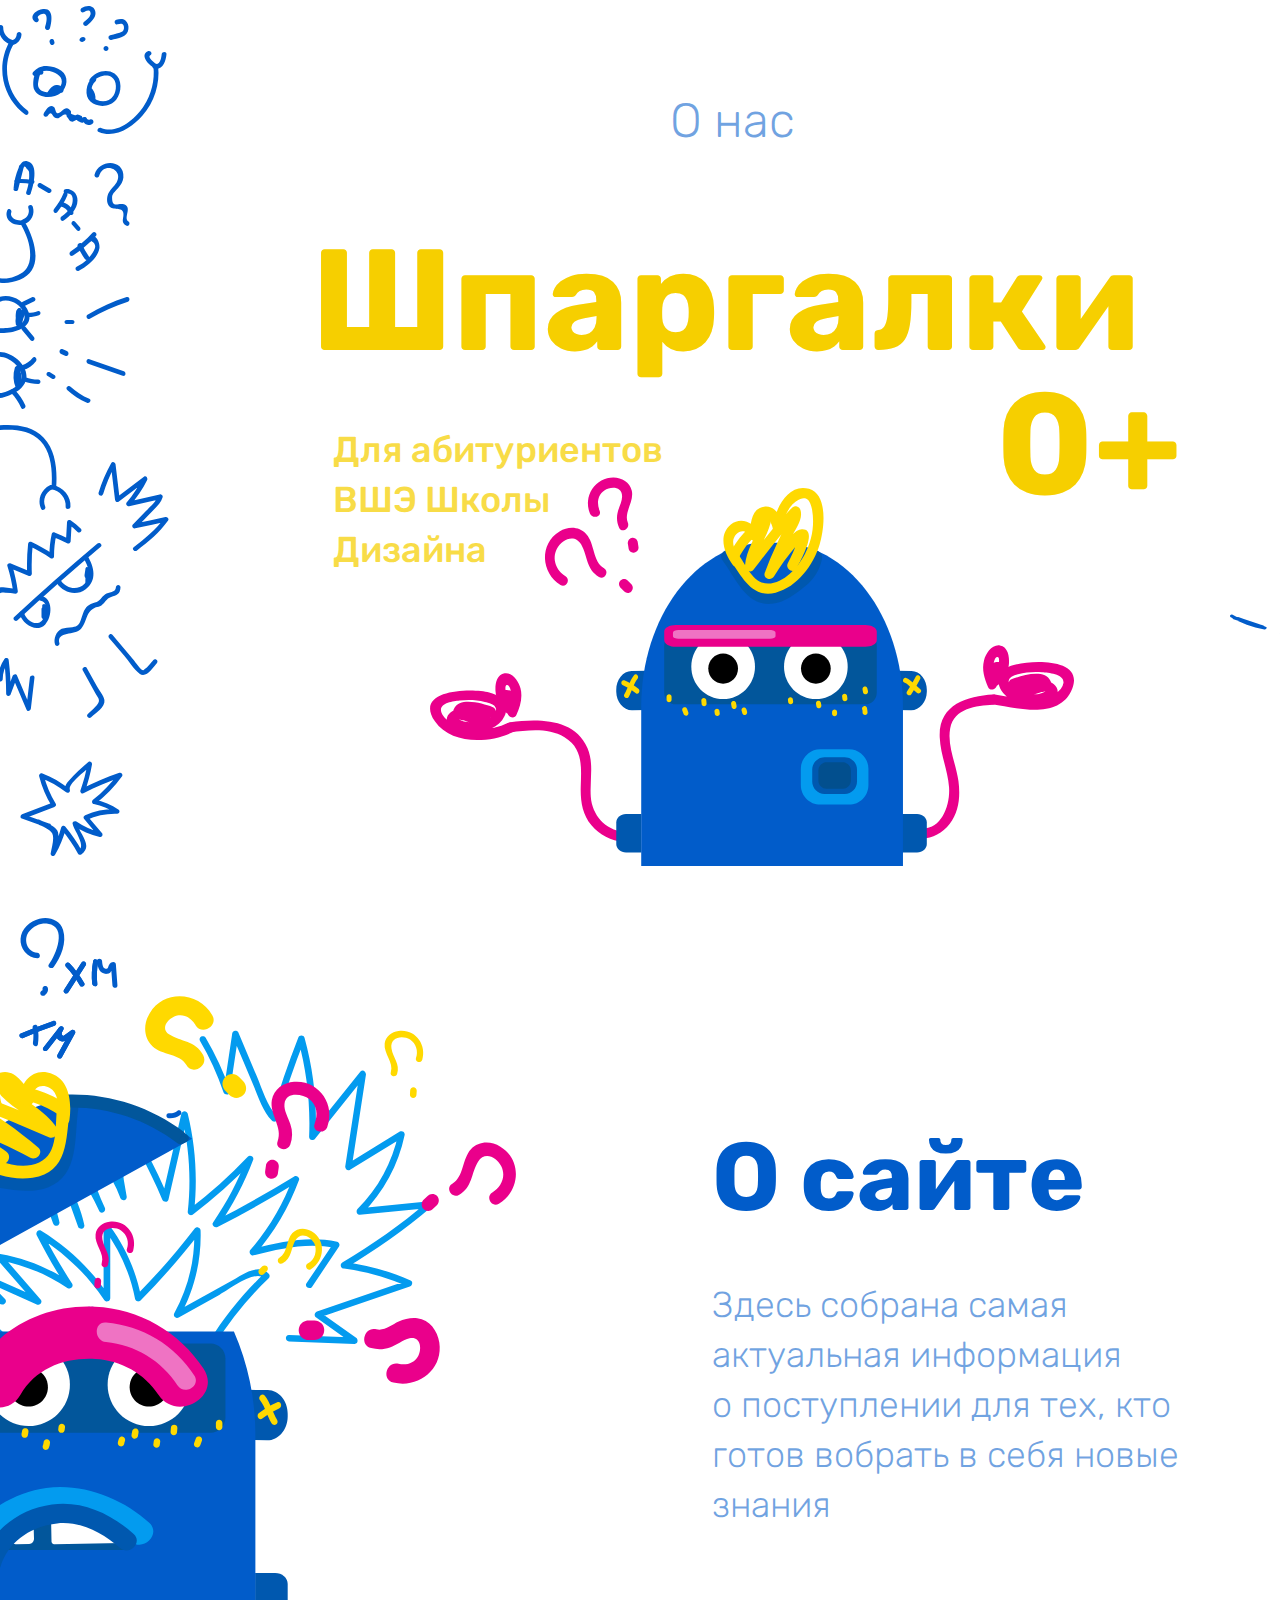
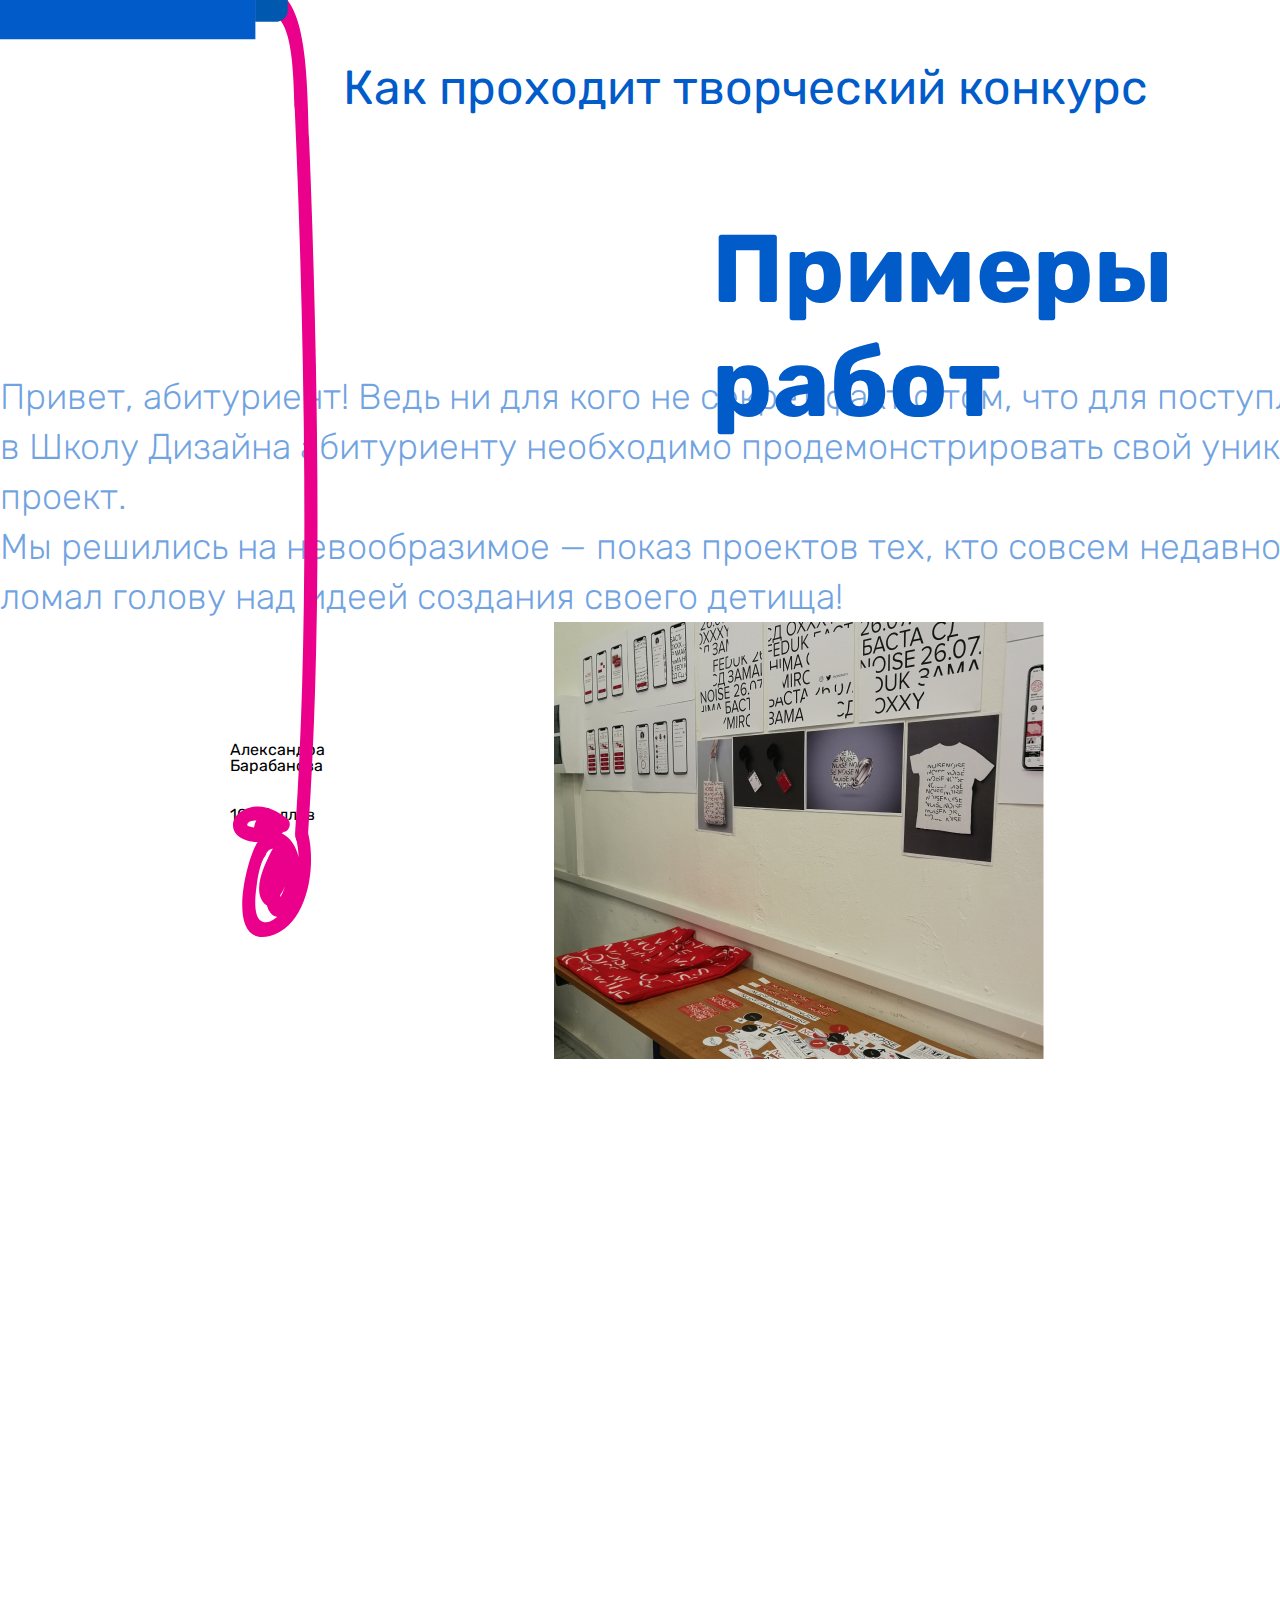
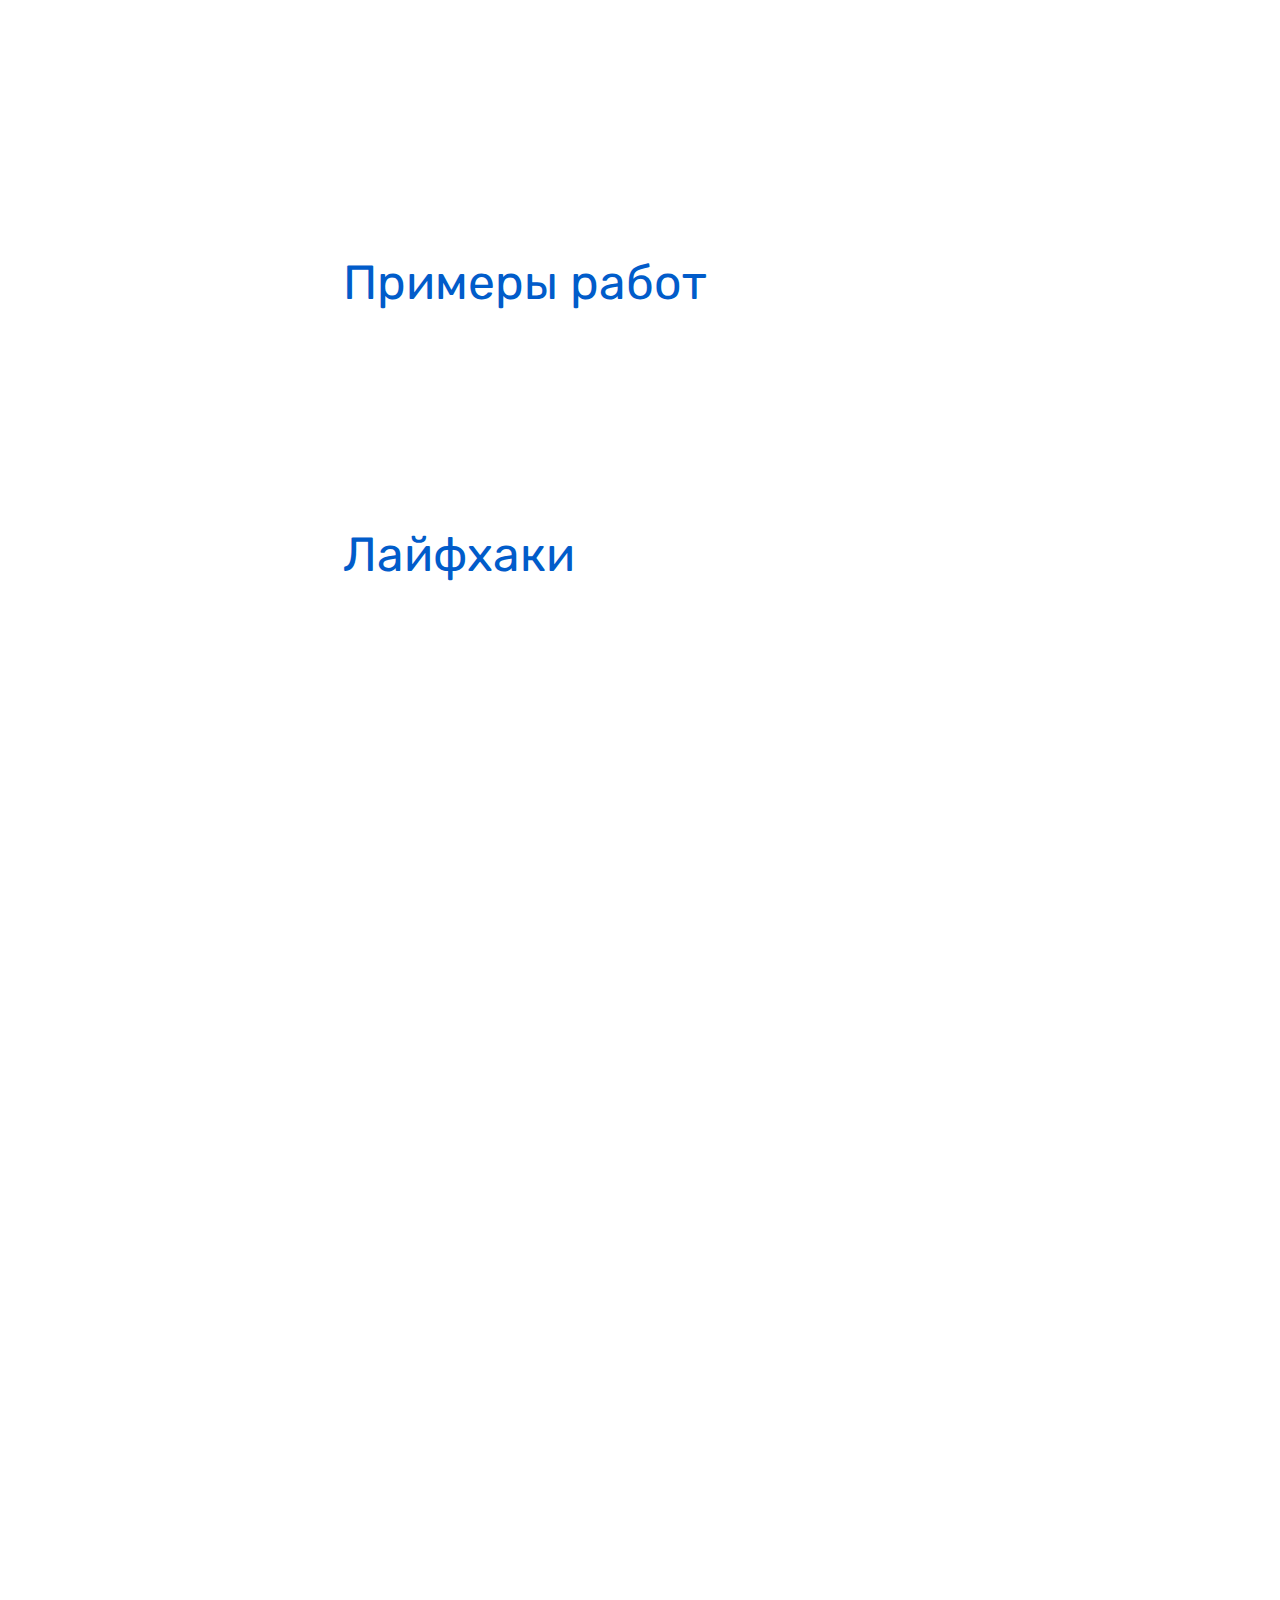
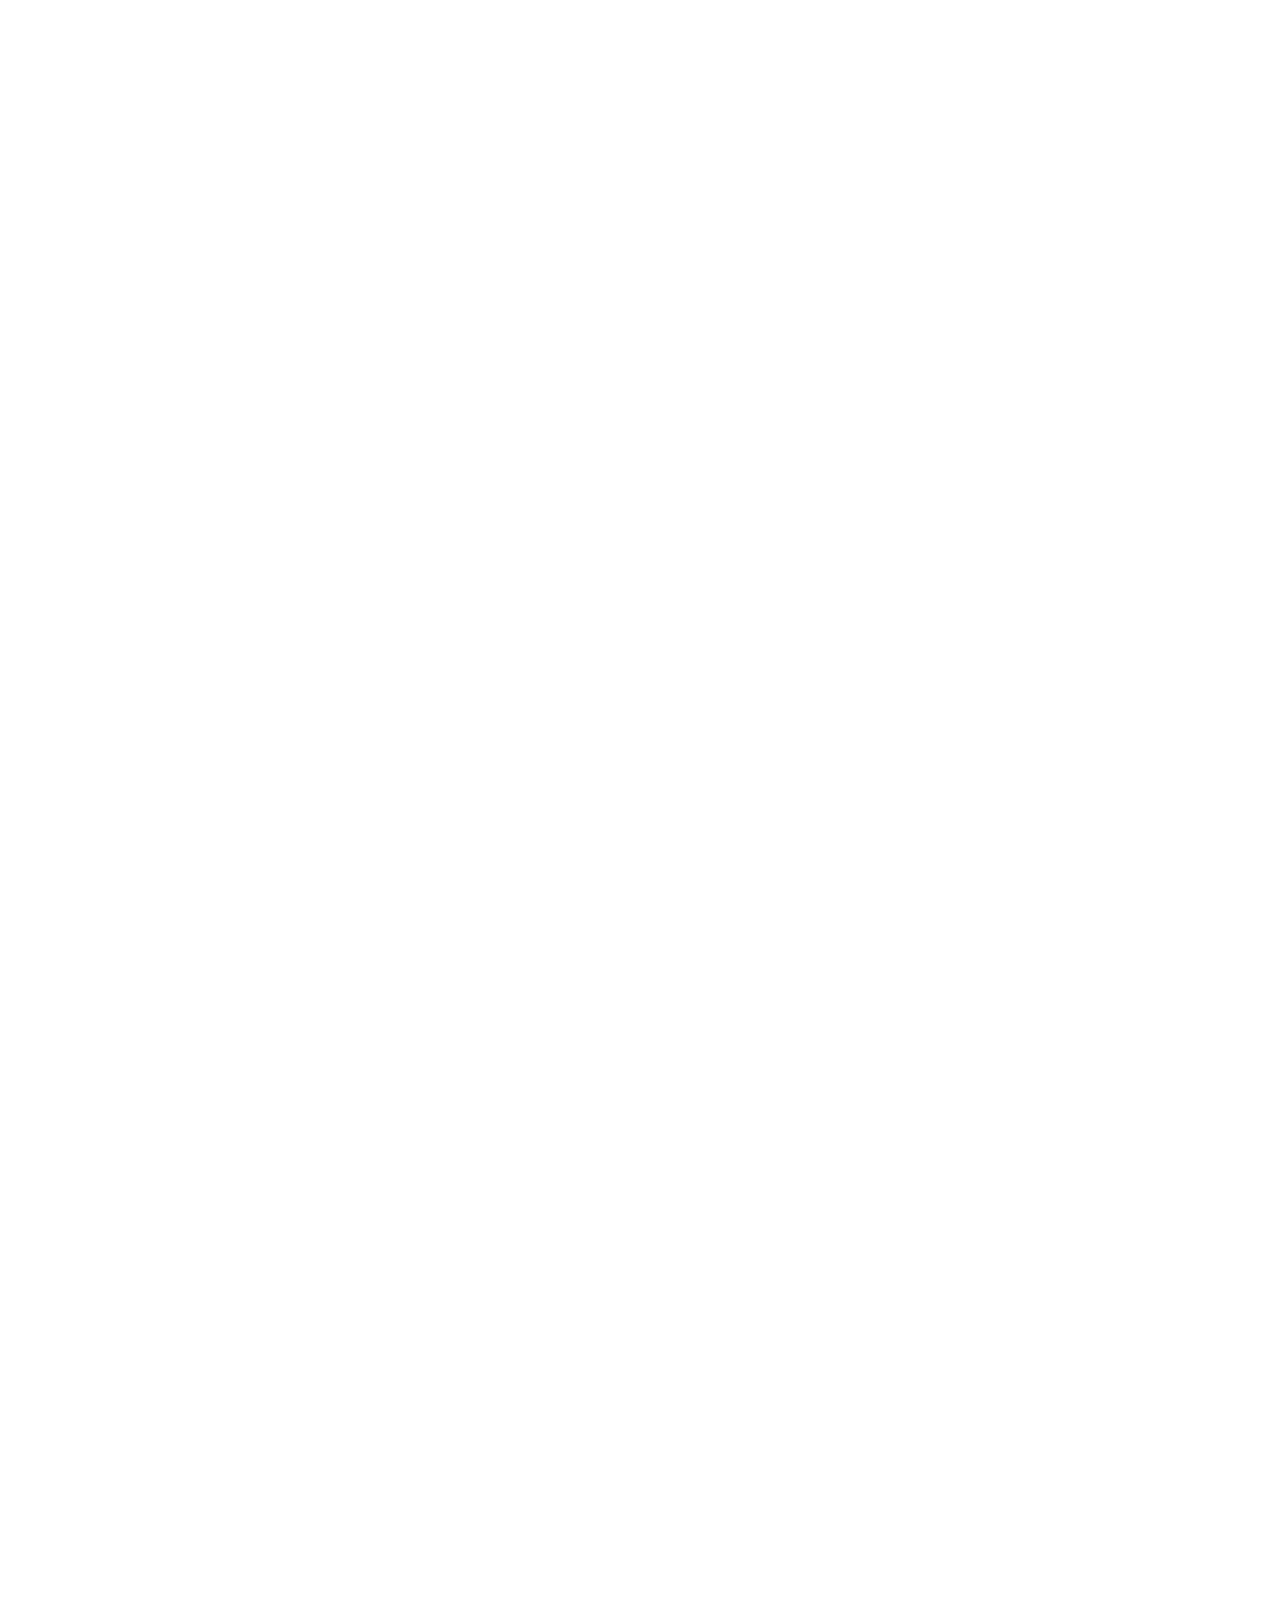
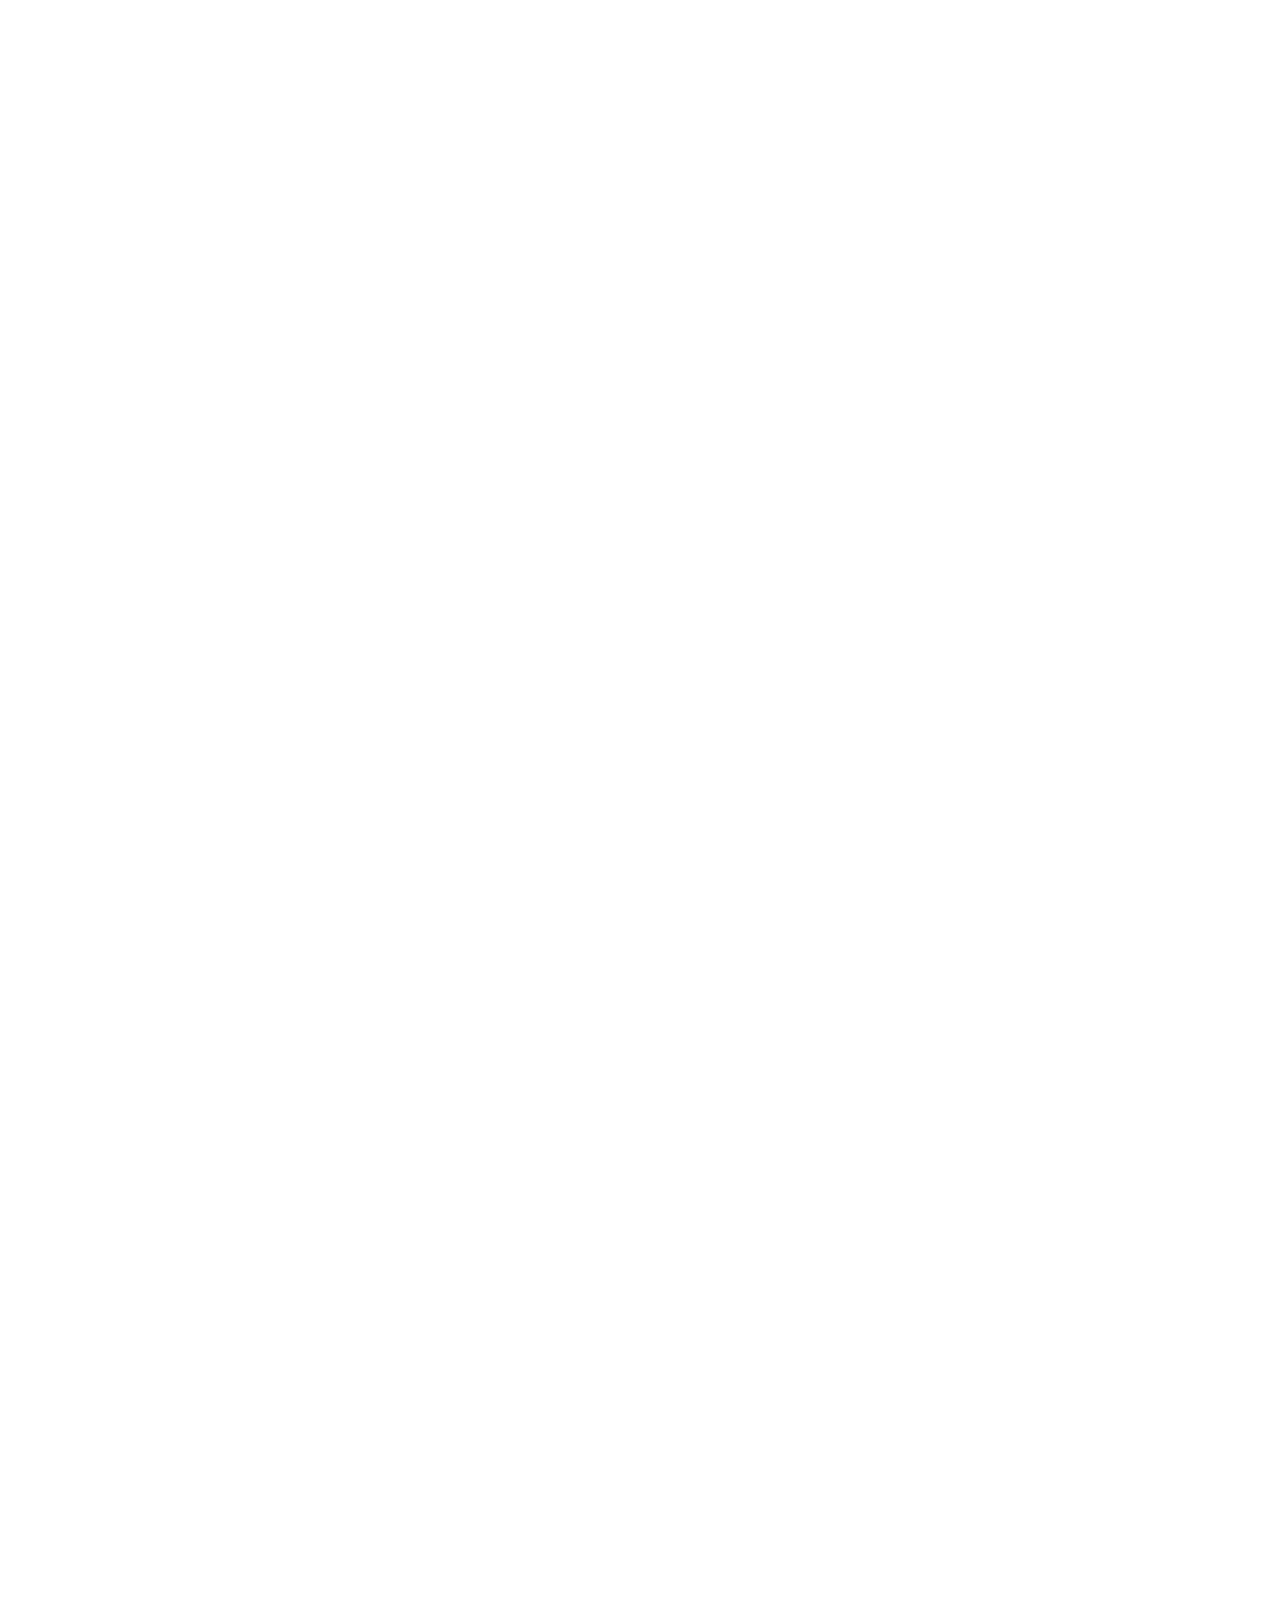
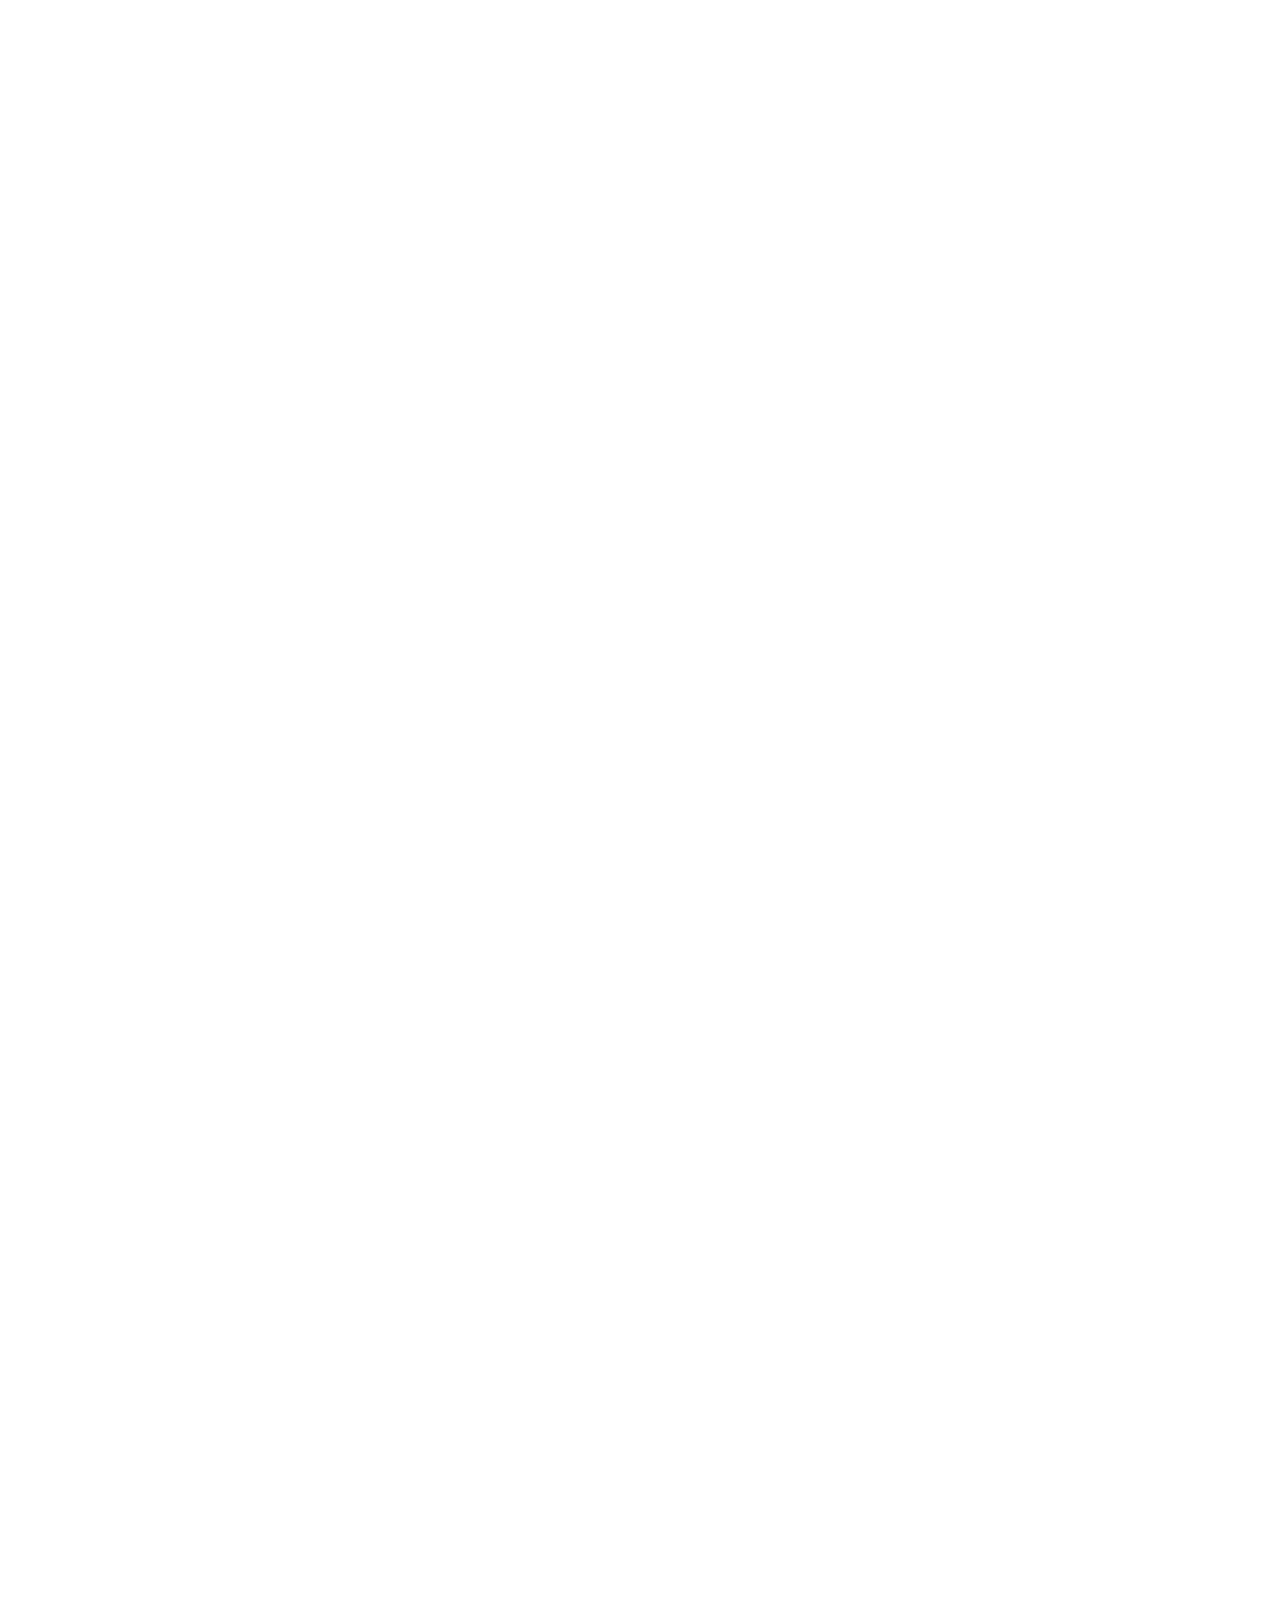
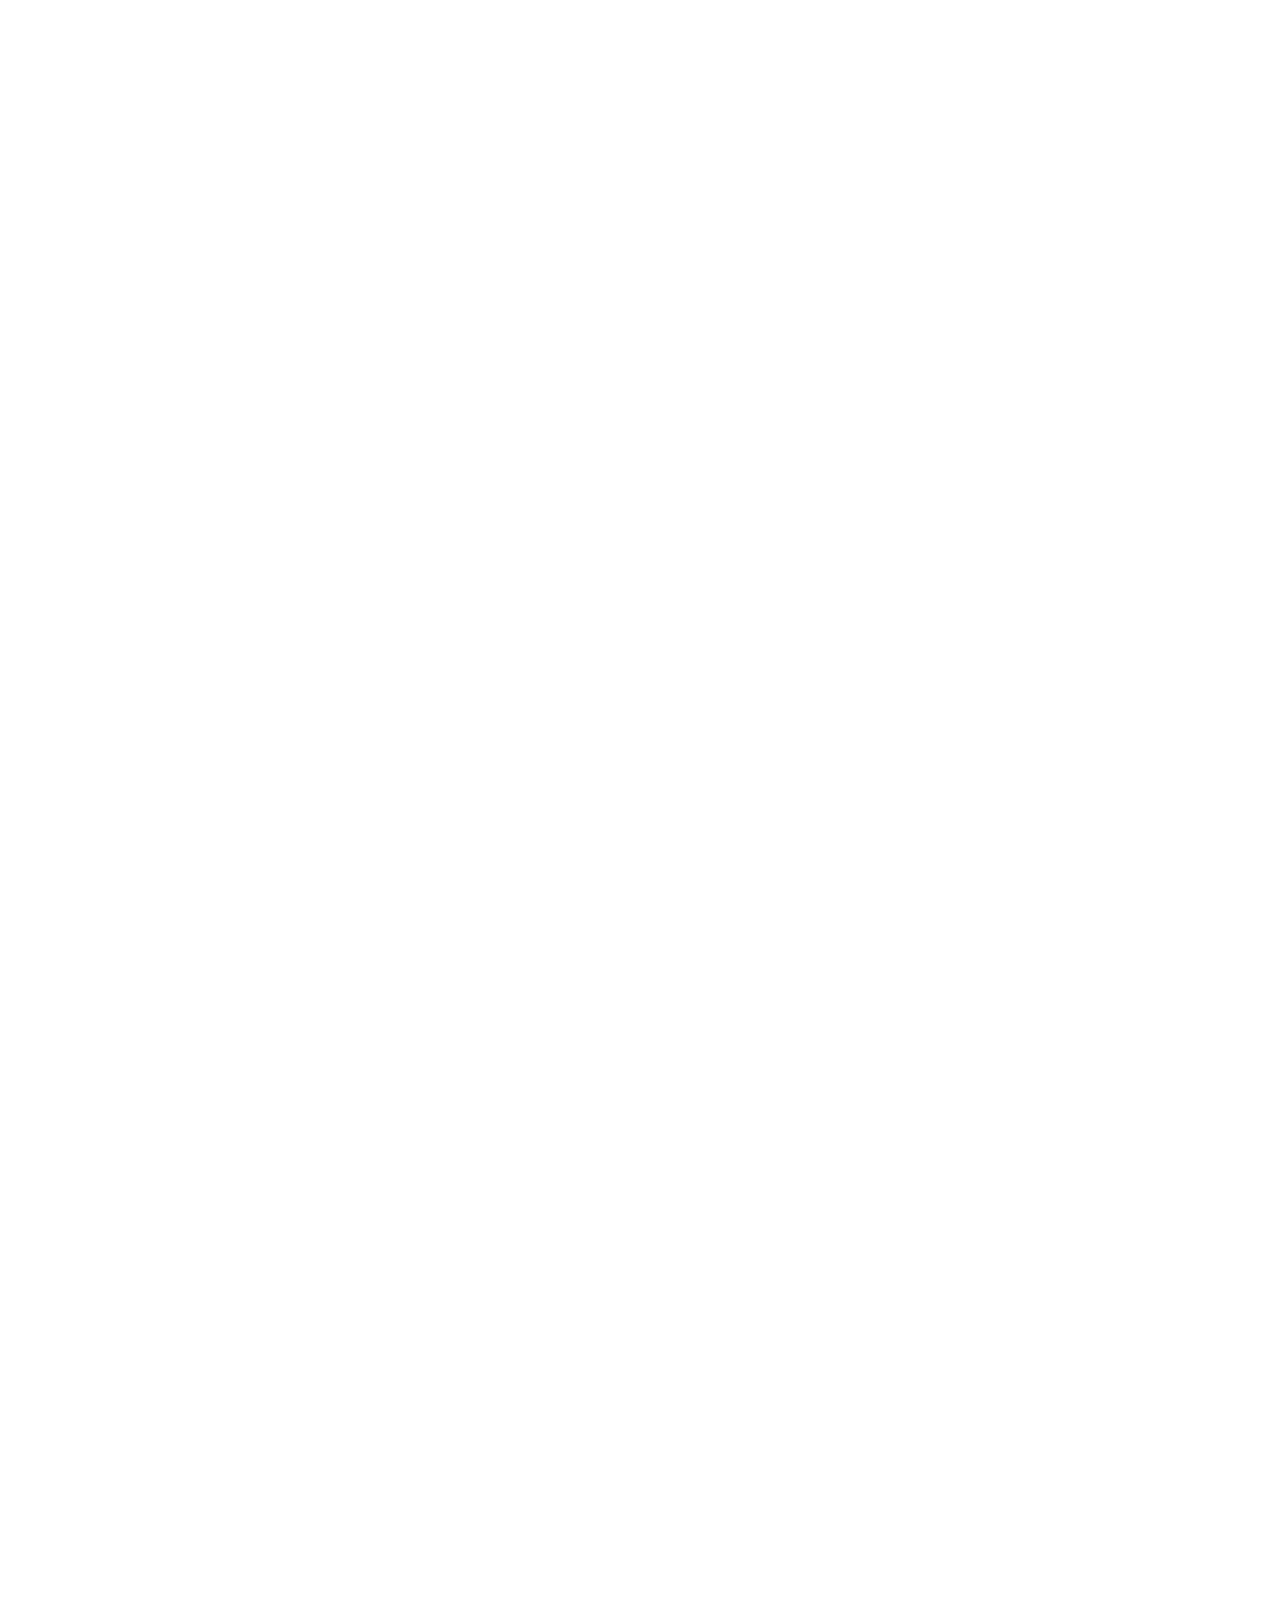
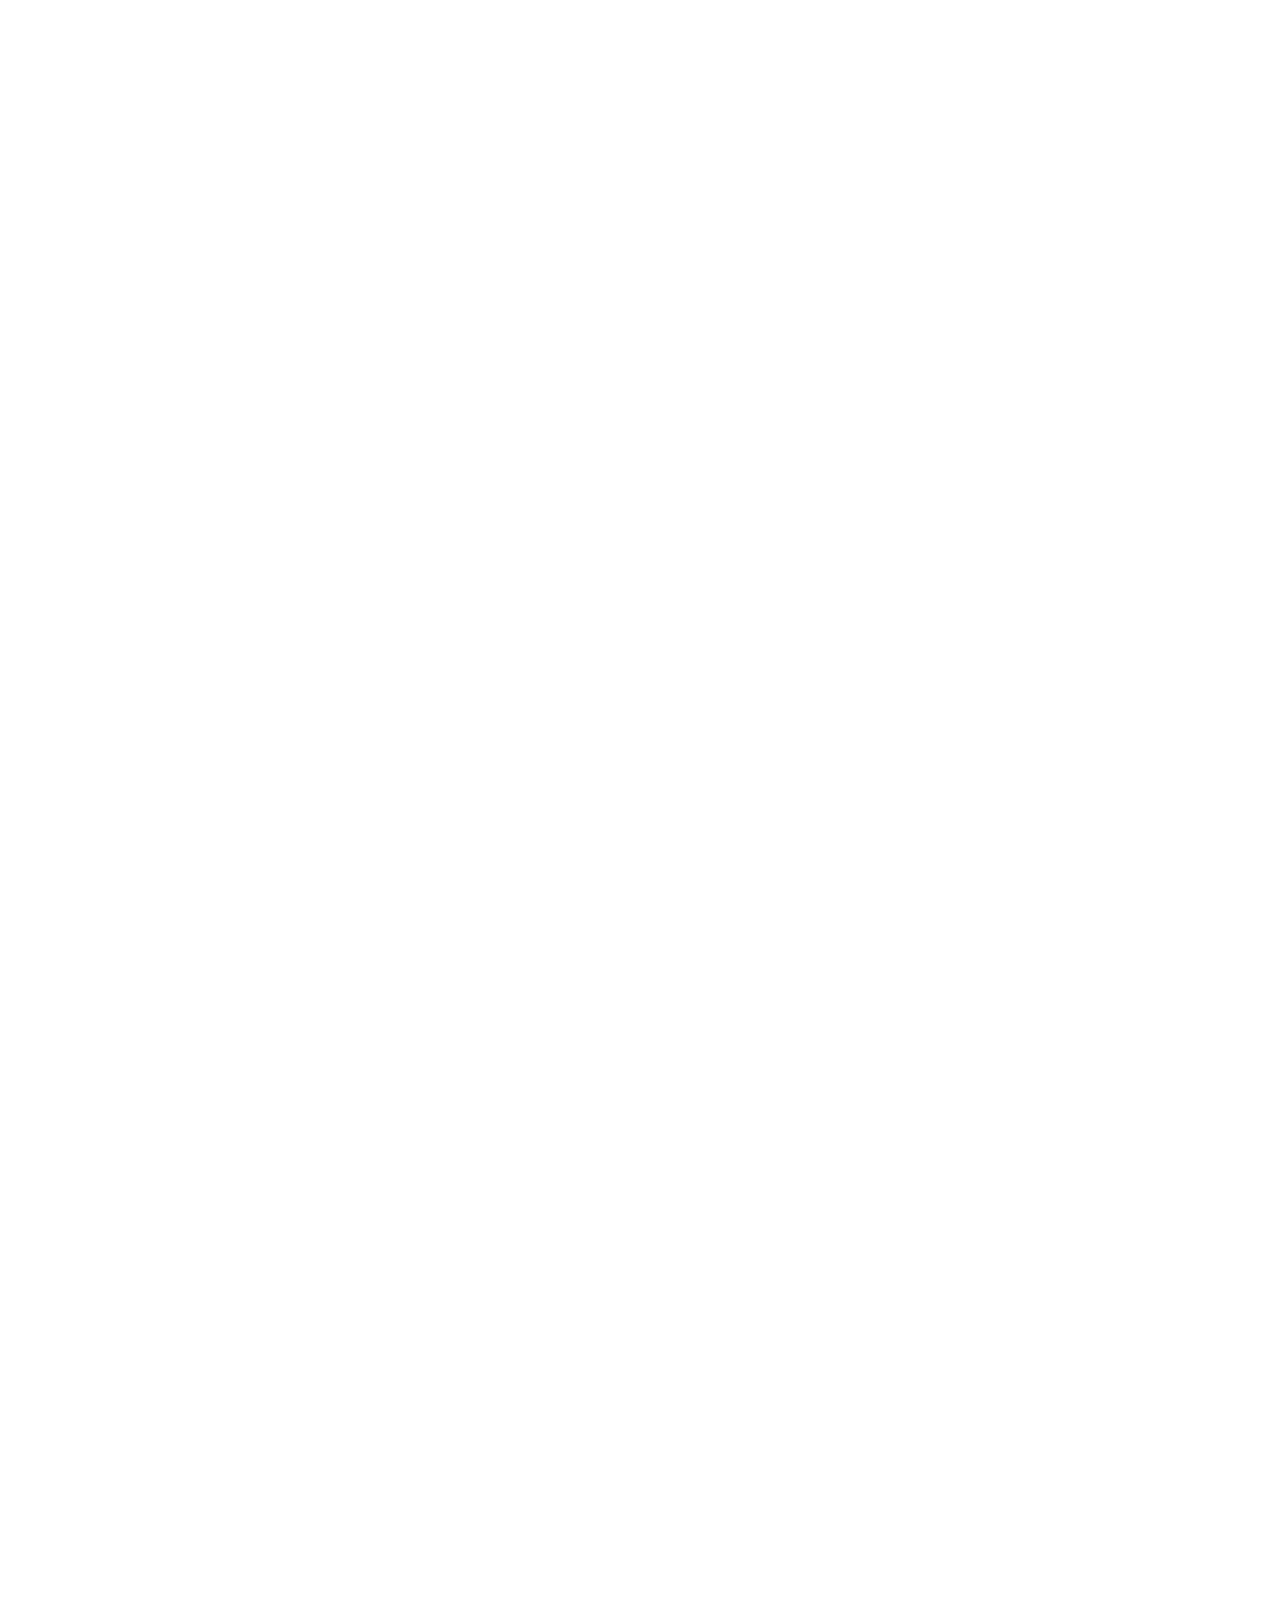
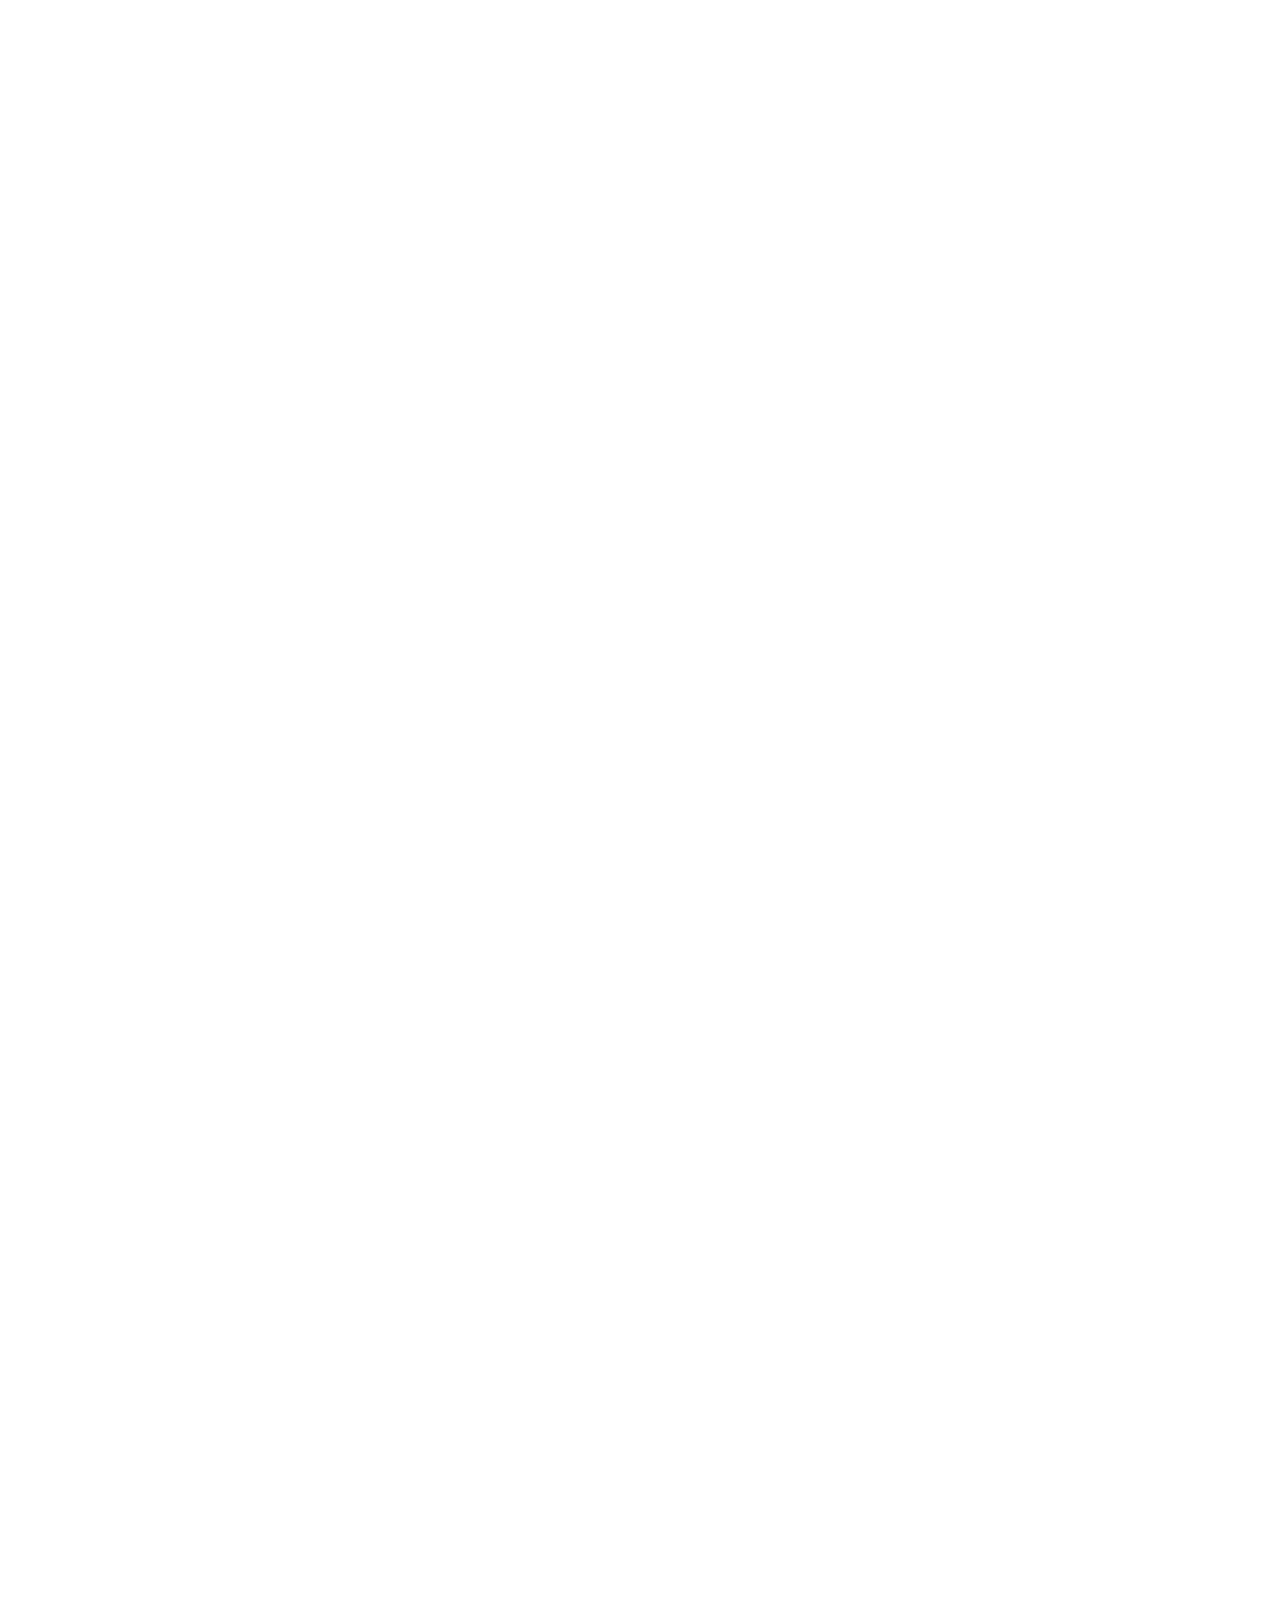
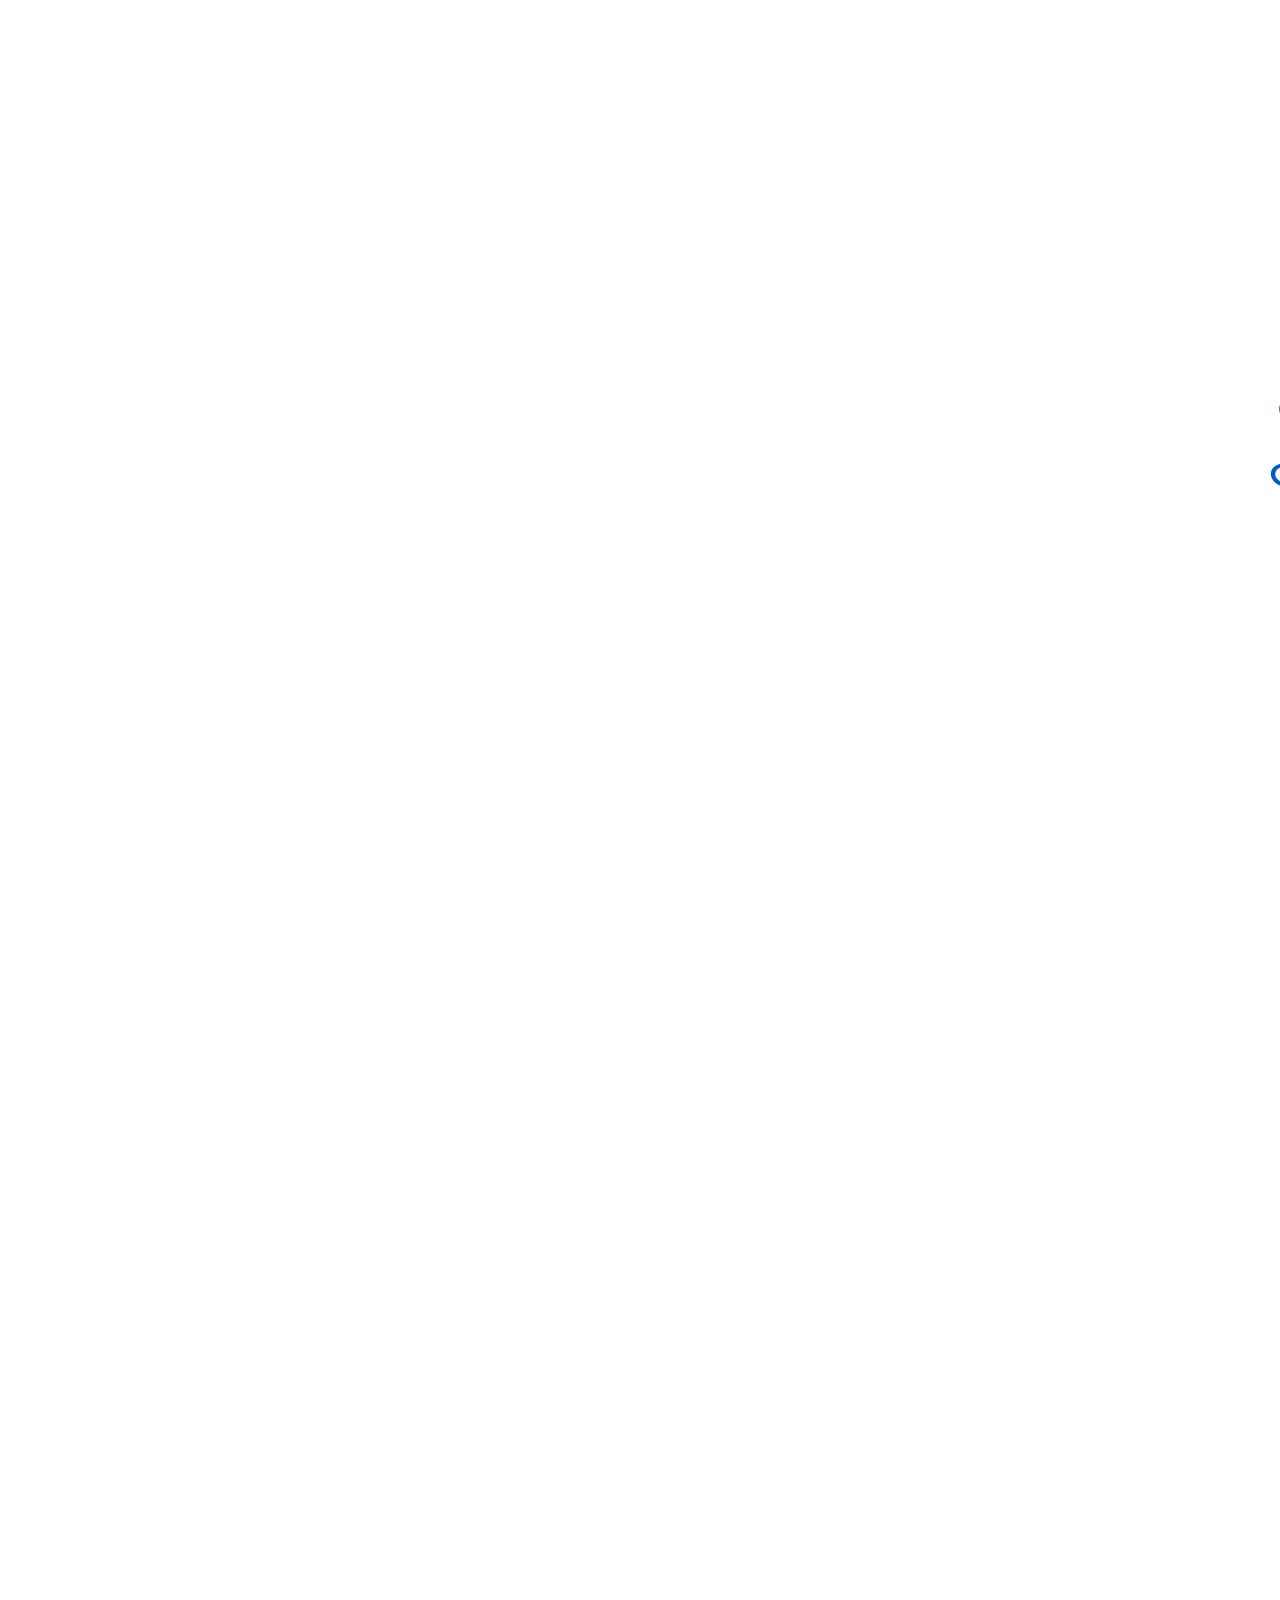
==== html/index.html @ e37ecb0a "!" ====
<!DOCTYPE html>
<html lang="en" dir="ltr">
  <head>
    <meta charset="utf-8">
    <title>shpargalki</title>
    <link rel="stylesheet" href="../css/style.css">
  </head>
  <body>
    <img class="leftimg"src="../img/leftimg.svg">
    <img class="rightimg"src="../img/rightimg.svg">
    <img class="thequestions"src="../img/thequestions.svg">
      <div class="white">
        <p class="aboutus">О нас</p>
        <div class="shpargalki">
          <h1>Шпаргалки</h1>
          <h4>Для абитуриентов ВШЭ Школы Дизайна</h4>
          <img class="firstimg"src="../img/firstimg.svg">
        </div>
       </div>
      <div class="twowite">
        <h2>О сайте</h2>
          <div id="inform">
          <p>Здесь собрана самая актуальная информация о&nbsp;поступлении для тех, кто готов вобрать в&nbsp;себя новые знания</p>
          </div>
            <div id="rabota">
              <h5>Примеры работ</h5>
            </div>
            <div id="tvorch">
              <h5>Как проходит творческий конкурс</h5>
            </div>
            <div id="life">
              <h5>Лайфхаки</h5>
            </div>
            <div id="dveri">
              <h5>Дни открытых дверей</h5>
            </div>
        <h5>Кратко о Школе Дизайна</h5>
        <h2>Примеры работ</h2>
         <p>Привет, абитуриент! Ведь ни&nbsp;для кого не&nbsp;секрет факт о&nbsp;том, что для поступления в&nbsp;Школу Дизайна абитуриенту необходимо продемонстрировать свой уникальный проект.</p>
         <p>Мы&nbsp;решились на&nbsp;невообразимое&nbsp;&mdash; показ проектов тех, кто совсем недавно так&nbsp;же ломал голову над идеей создания своего детища!</p>
      </div>
      <div class="leftblock">
      <ul>
        <li><h5 class="leftname">Александра<br>Барабанова</h5>
        <h5 class="leftvalue">100 баллов</h5></li>
        <li><img src="../img/baraban.jpg" alt=""></li>
      </ul>
    </div>






































  </body>
</html>
---- css/style.css ----
@import "reset.css";
@import url('https://fonts.googleapis.com/css?family=Rubik&display=swap');

body{
font-family: 'Rubik', sans-serif;
width: 1440px;
margin: 0 auto;
background: #ffffff;
position: relative;
}
.leftimg{
position: absolute;
width: 185px;
height: 1054px;
margin-left: -11px;
margin-top: -90px;
}
.rightimg{
position: absolute;
width: 282px;
height: 23031px;
left: 1230px;
margin-top: -120px;
}
.thequestions{
position: absolute;
width: 743px;
height: 1541px;
left: -100px;
margin-top: 900px;
}
.shpargalki>h1{
width: 1180px;
height: 160px;
margin-left: 311px;
margin-top: 69px;
font-weight: bold;
font-size: 144px;
line-height: 171px;
color: #F6CF00;
}
.twowite>h2{
width: 391px;
height: 160px;
margin-left: 712px;
margin-top: 250px;
font-weight: bold;
font-size: 96px;
line-height: 114px;
color: #015CCA;
}
.twowite>#inform p{
  width: 488px;
height: 250px;
margin-left: 712px;
margin-top: 0px;
font-weight: 300;
font-size: 36px;
line-height: 50px;
color: rgba(1, 92, 202, 0.56);
}
.twowite>#rabota h5{
position: absolute;
width: 549px;
height: 68px;
margin-left: 343px;
margin-top: 1924px;
font-size: 48px;
line-height: 57px;
color: #015CCA;
}
.twowite>#tvorch h5{
position: absolute;
left: 23.82%;
right: 12.99%;
margin-top: 8.96%;
margin-bottom: 90.28%;
font-size: 48px;
line-height: 57px;
color: #015CCA;
}
.twowite>#life h5{
position: absolute;
width: 431px;
height: 27px;
margin-left: 343px;
margin-top: 2196px;
font-size: 48px;
line-height: 57px;
color: #015CCA;
}
.twowite>#dveri h5{
  
}
h1::after{
content:"0+";
content:"0+";
font-size: 100%;
position: relative;
top:1em;
right: 1em;
}
.firstimg{
width: 645px;
height: 390px;
margin-left: 430px;
margin-top: -190px;
}
h4{
width: 344px;
height: 242px;
margin-left: 333px;
margin-top: 50px;
font-weight: 500;
font-size: 36px;
line-height: 50px;
color: rgba(246, 207, 0, 0.72);
margin-right: 0;
}
p{
font-weight: 300;
font-size: 36px;
line-height: 50px;
color: rgba(1, 92, 202, 0.56);
}
.aboutus{
  font-size: 48px;
  margin-left: 670px;
  margin-top: 96px;
}
div ul{
  display: flex;
  margin-left: 230px;;
}
.leftname{
  padding-bottom: 33px;
  padding-right: 229px;
  margin-top: 120px;
}
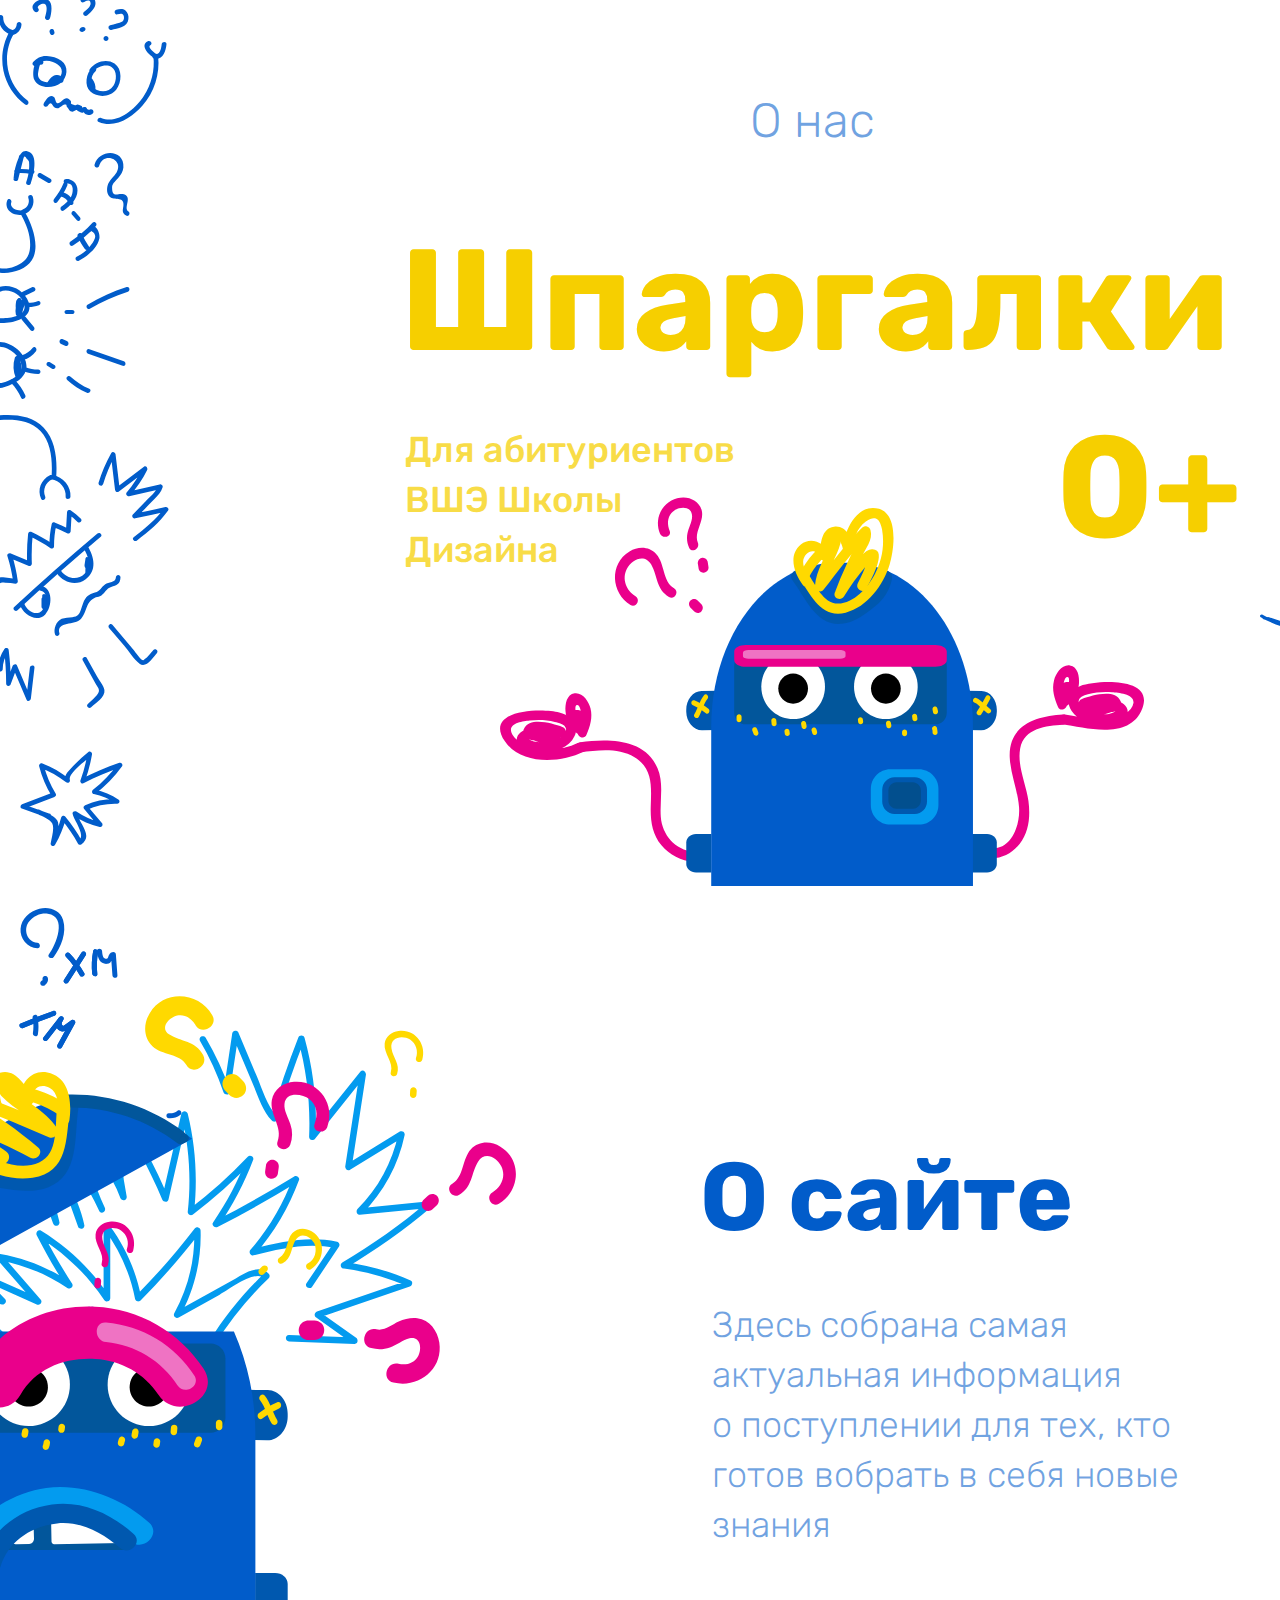
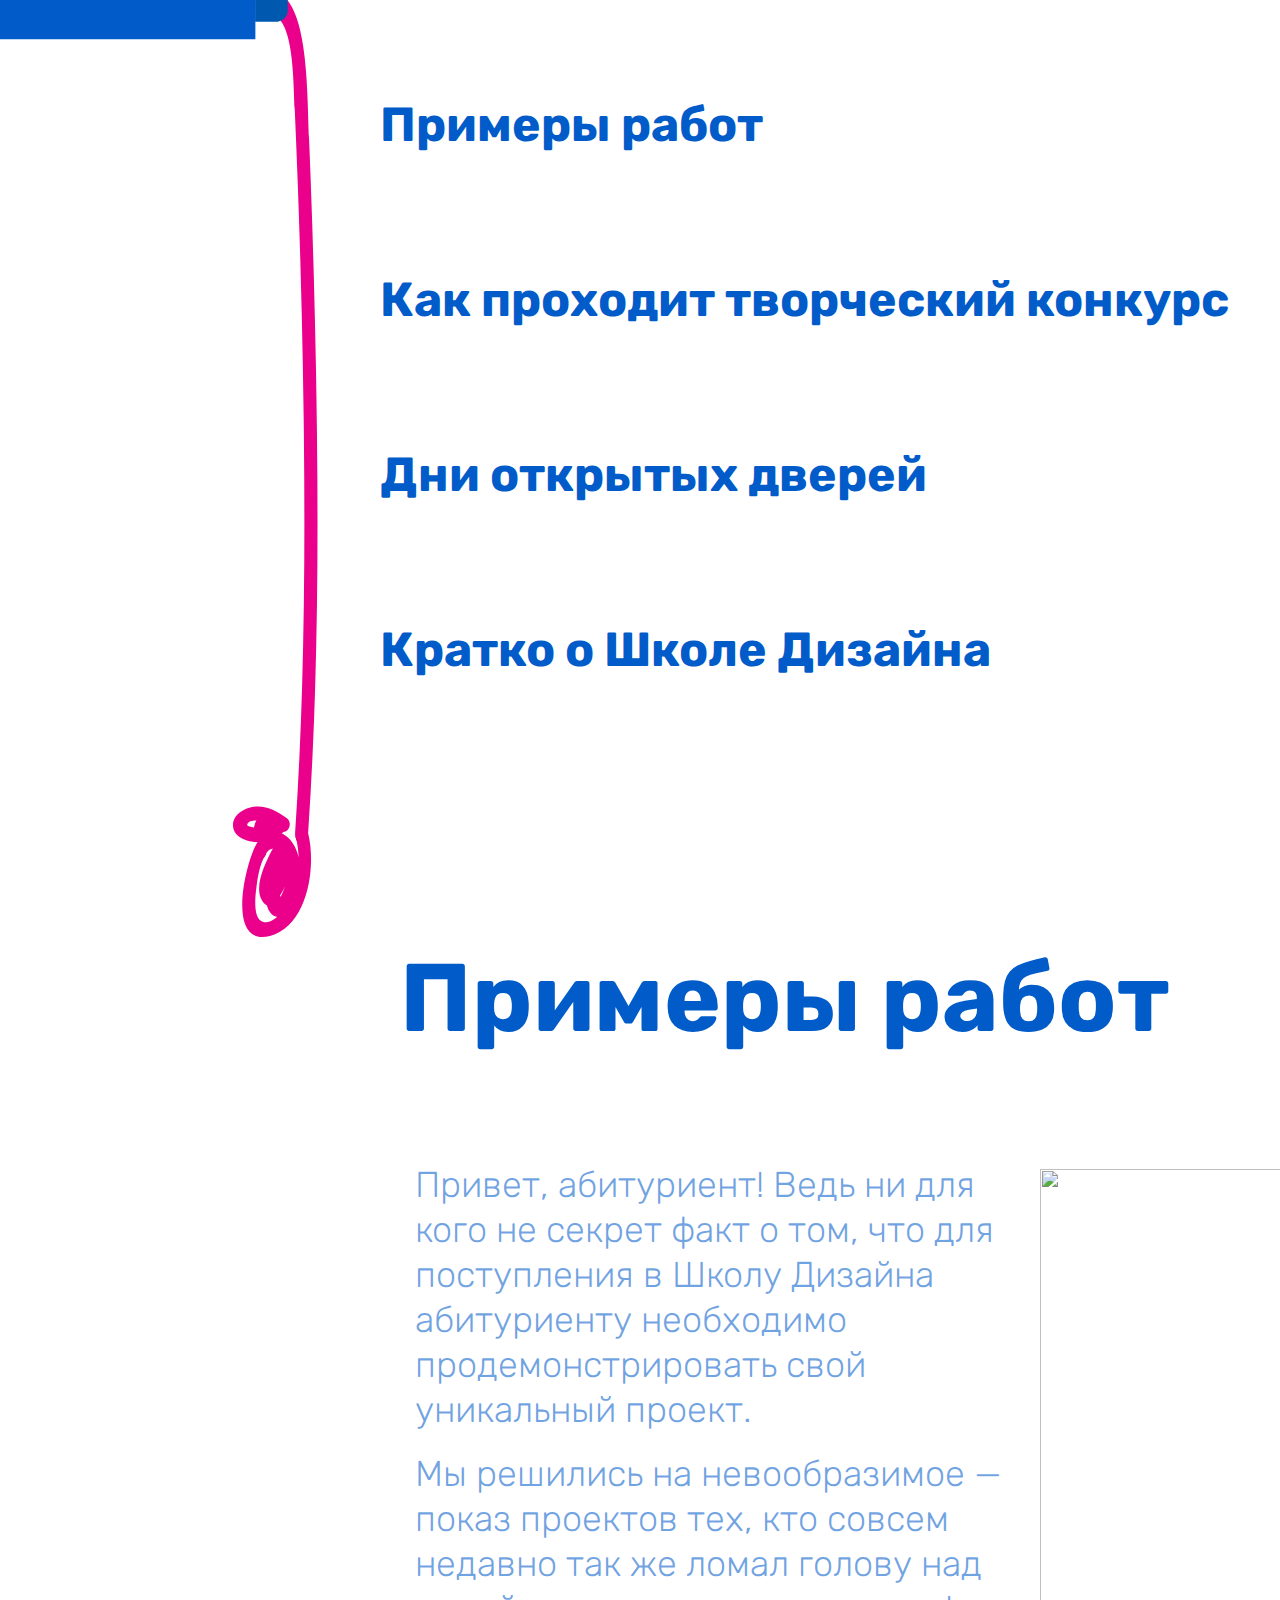
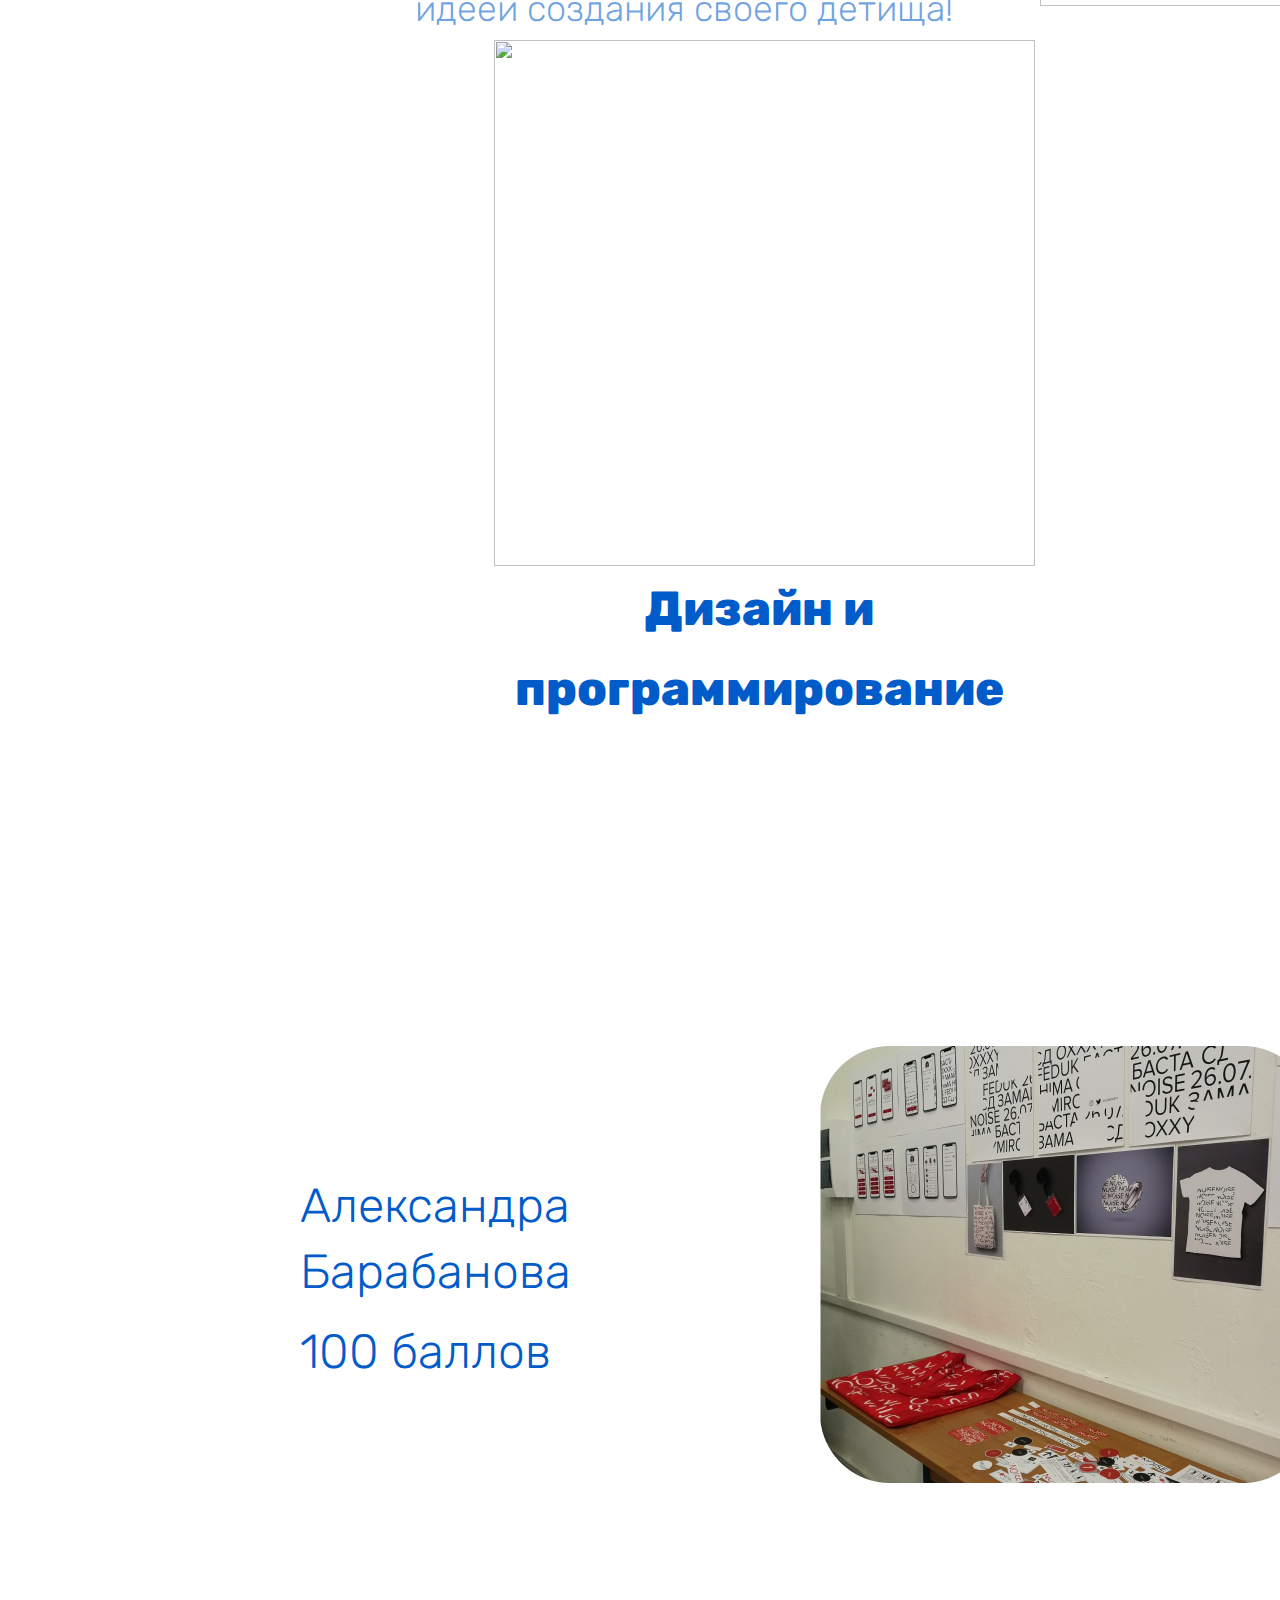
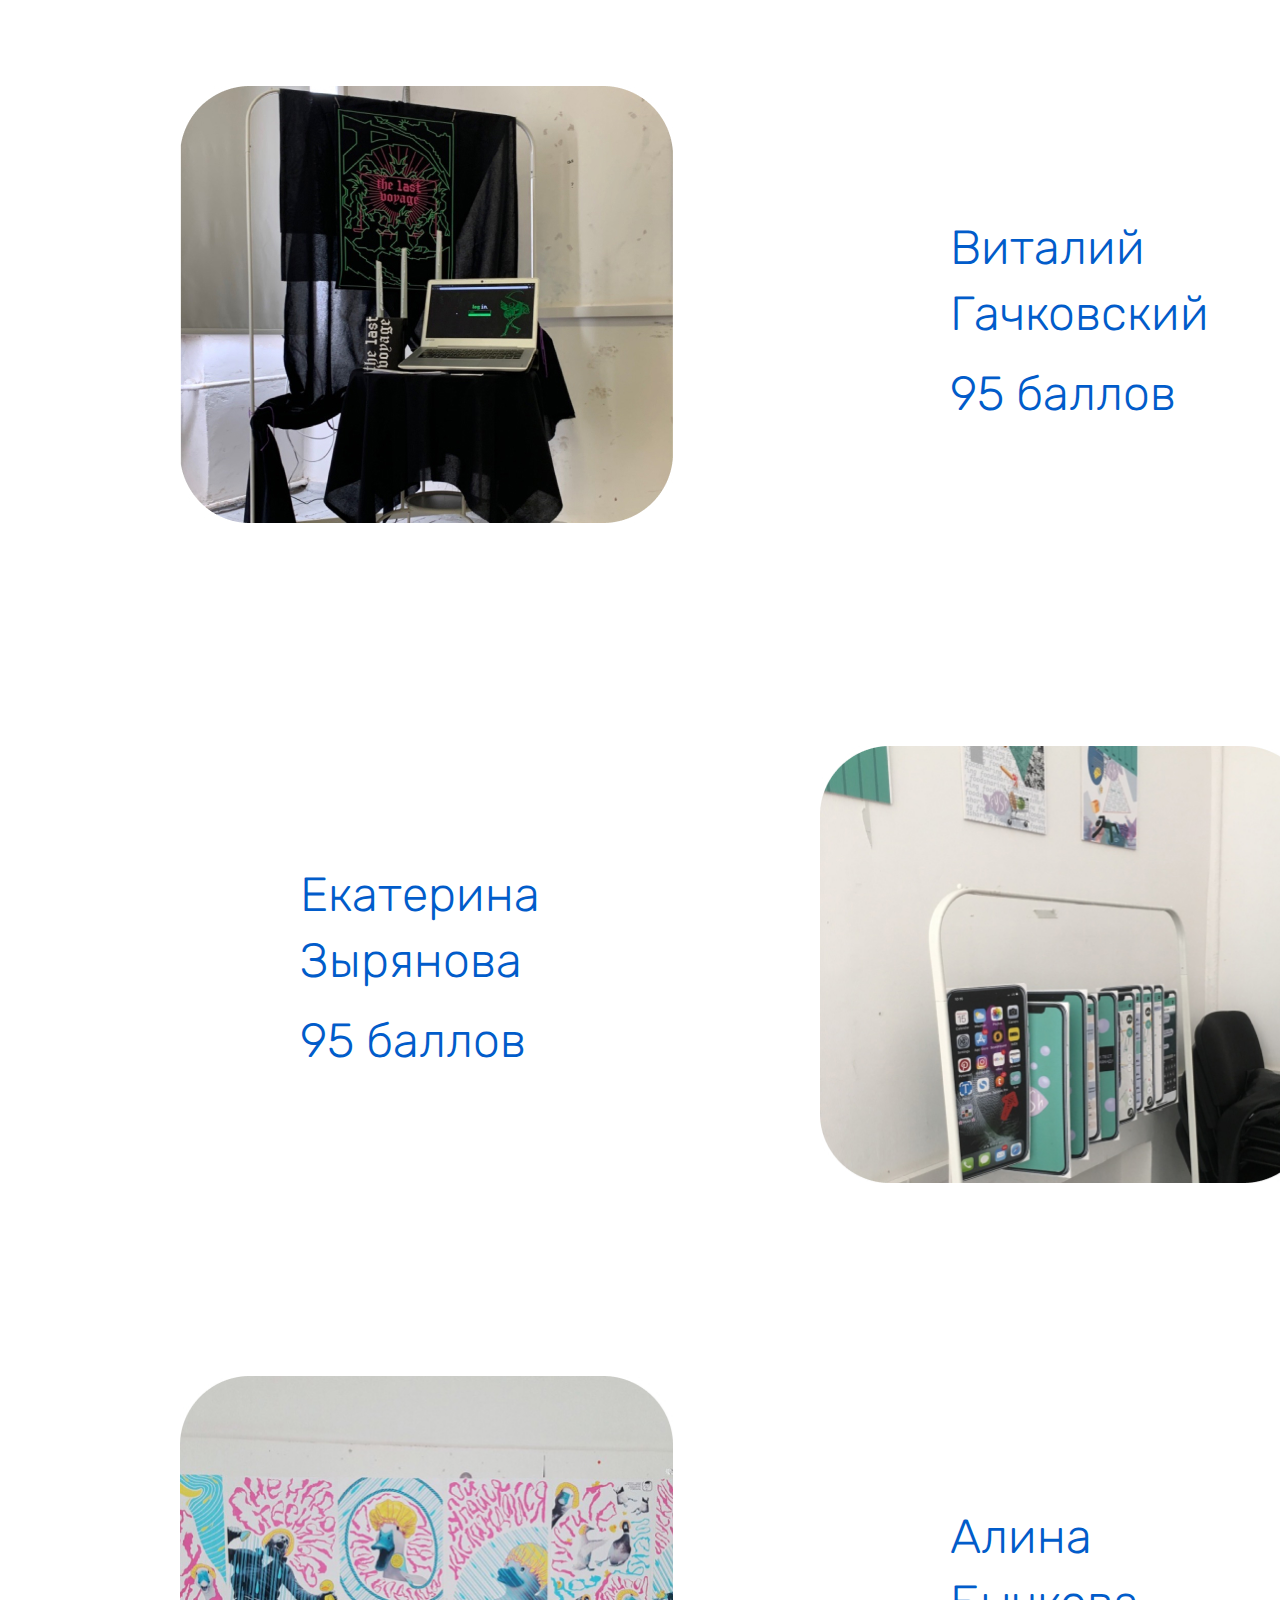
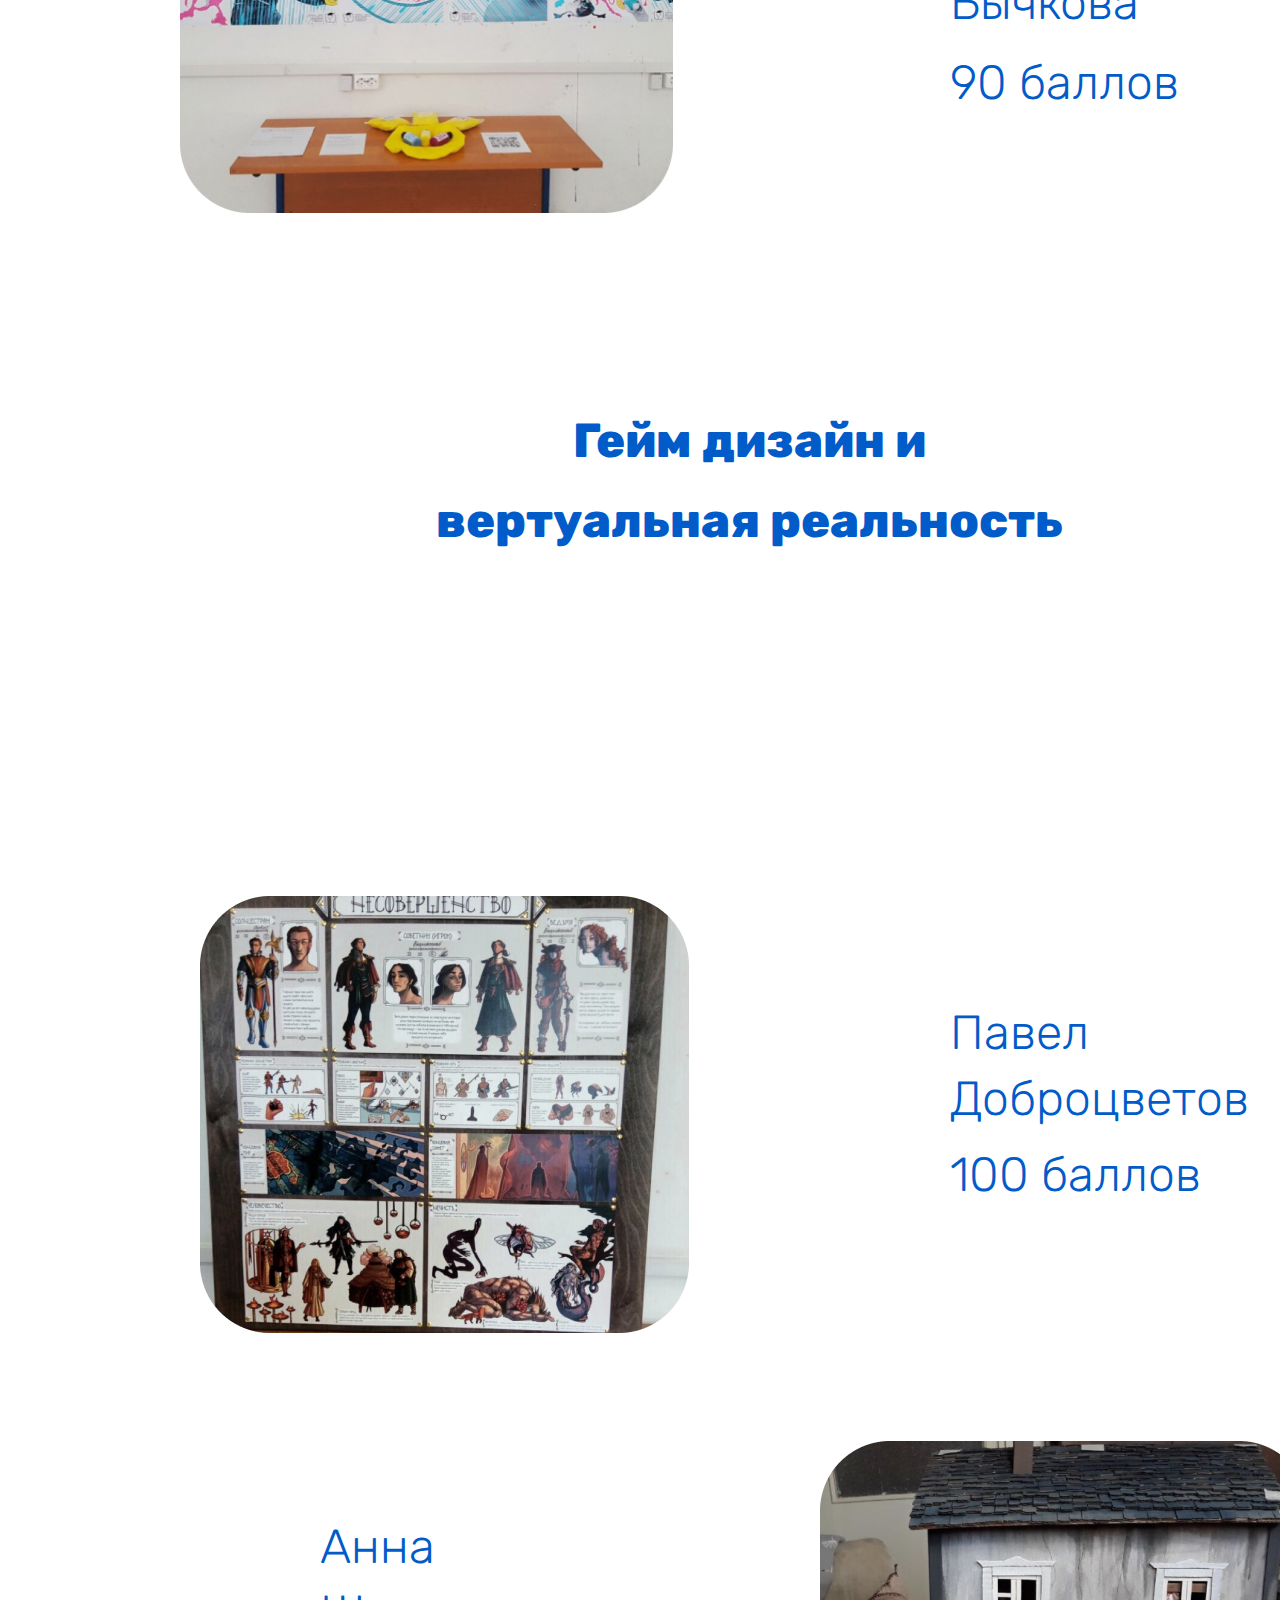
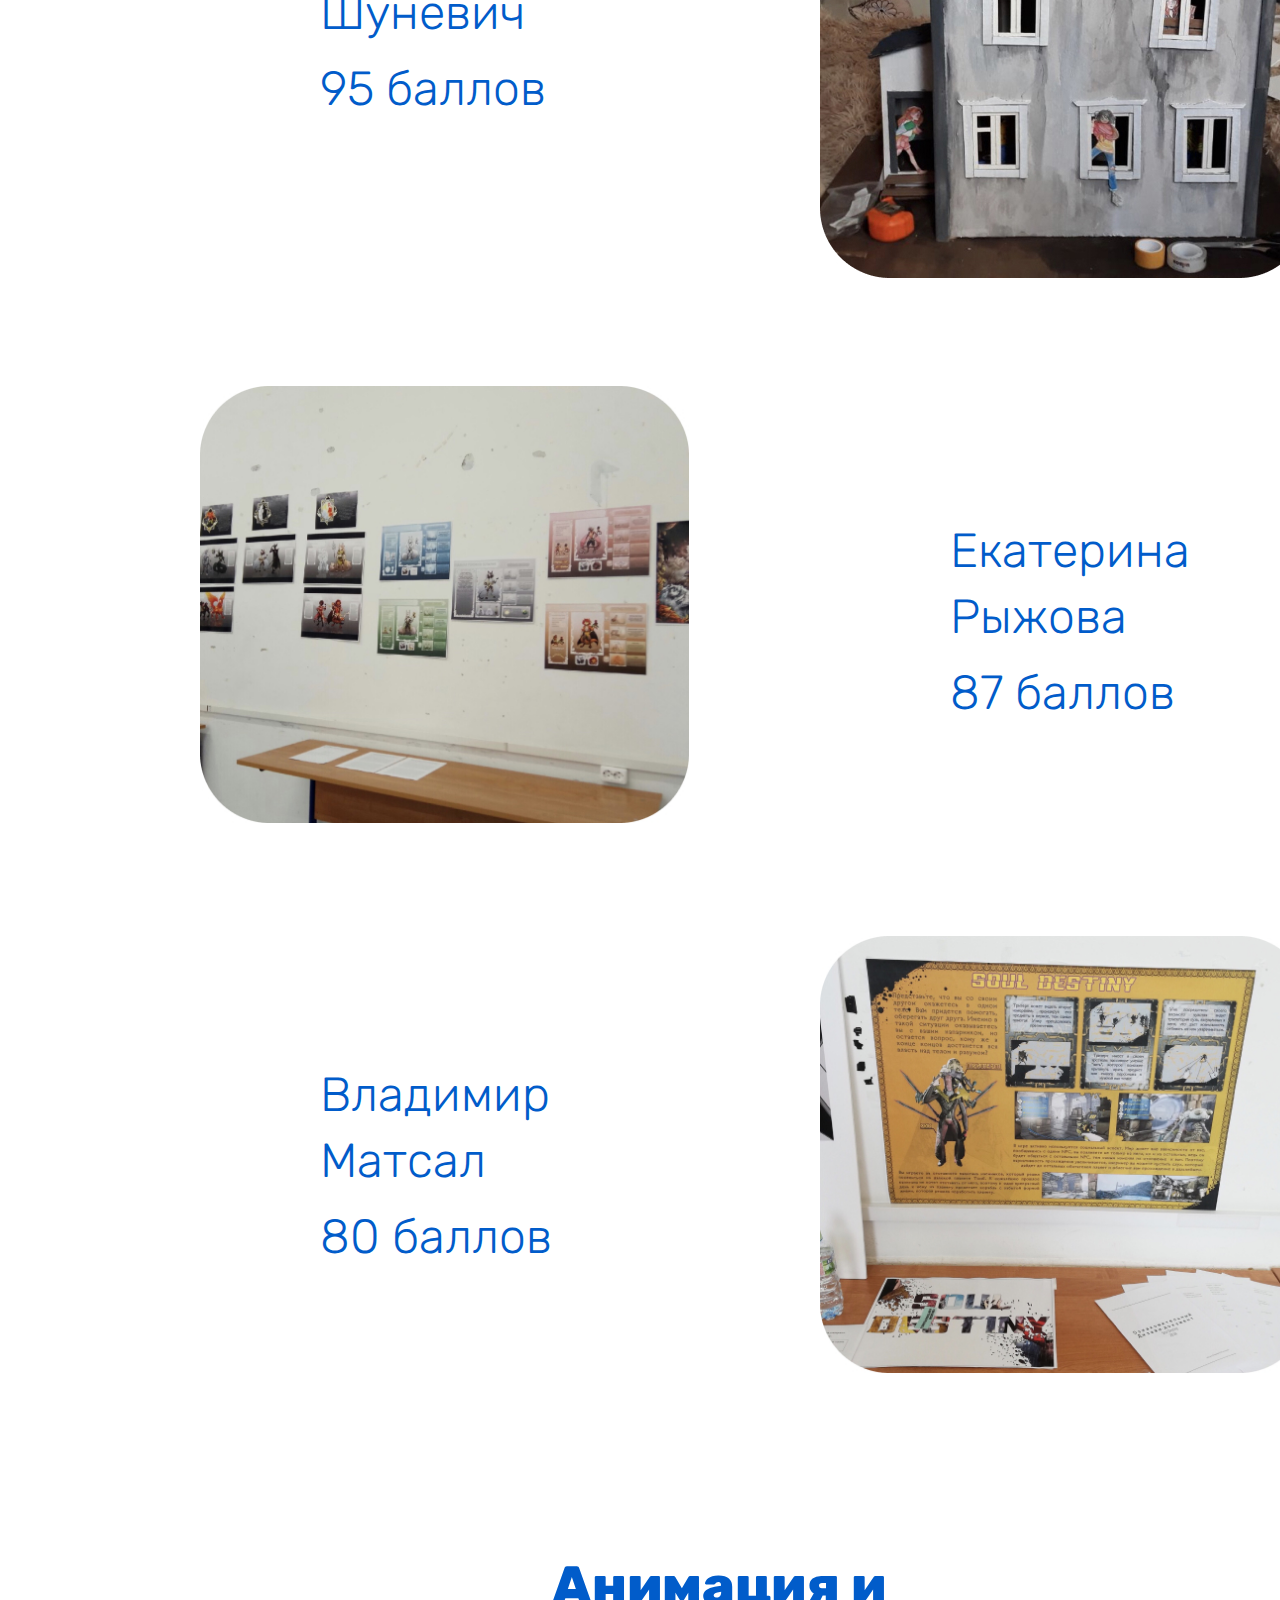
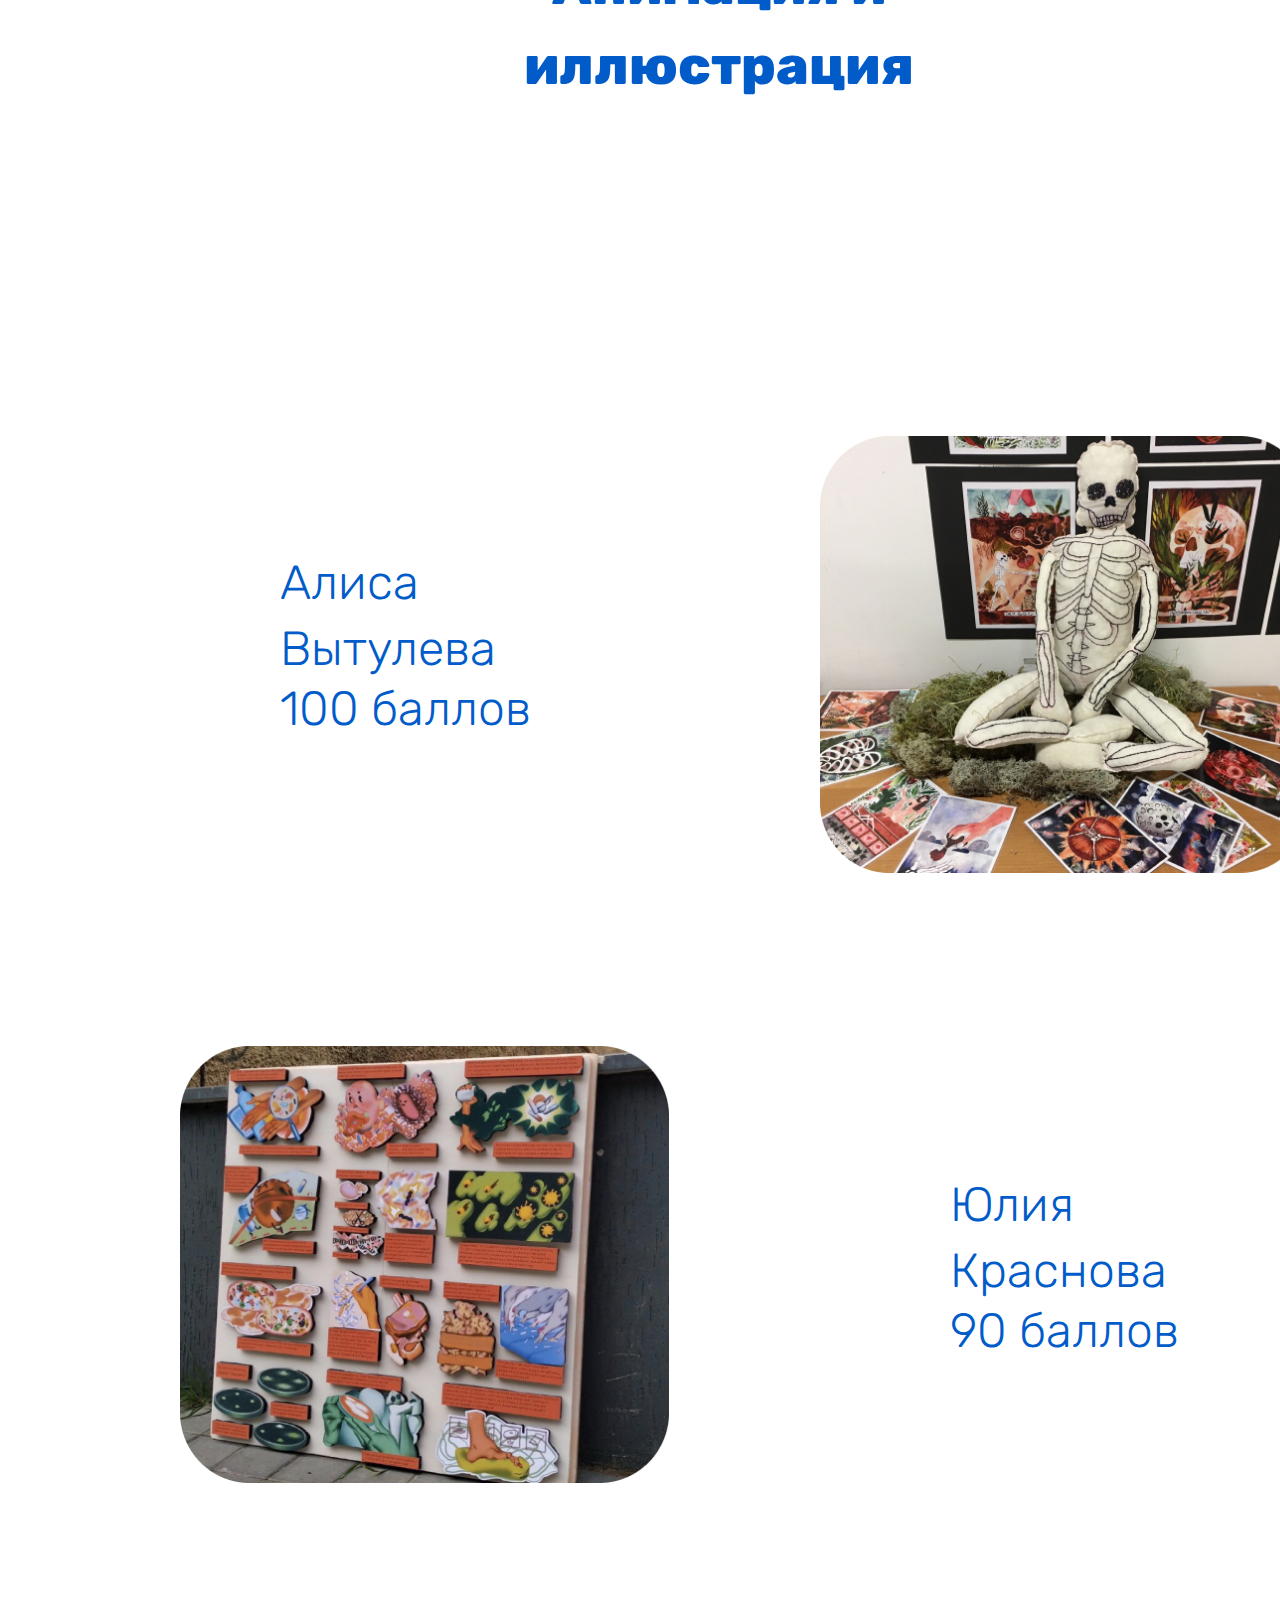
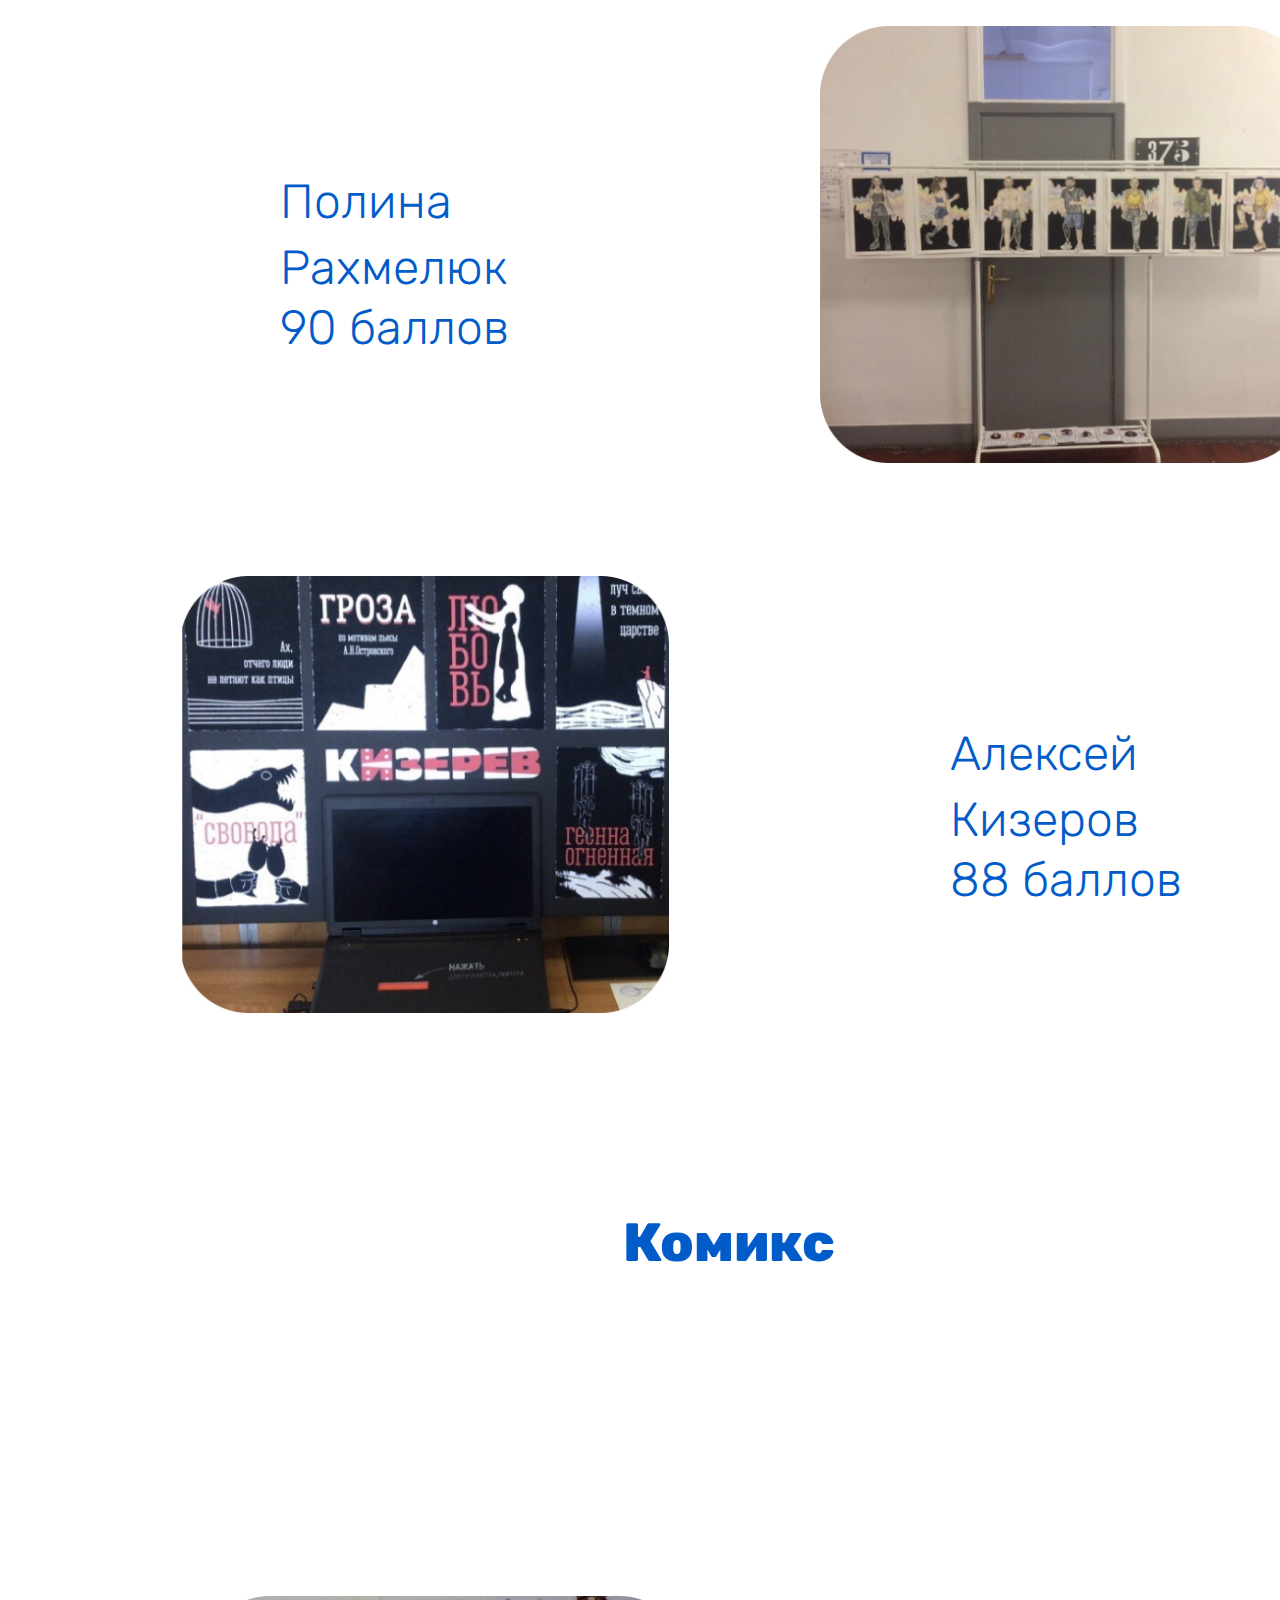
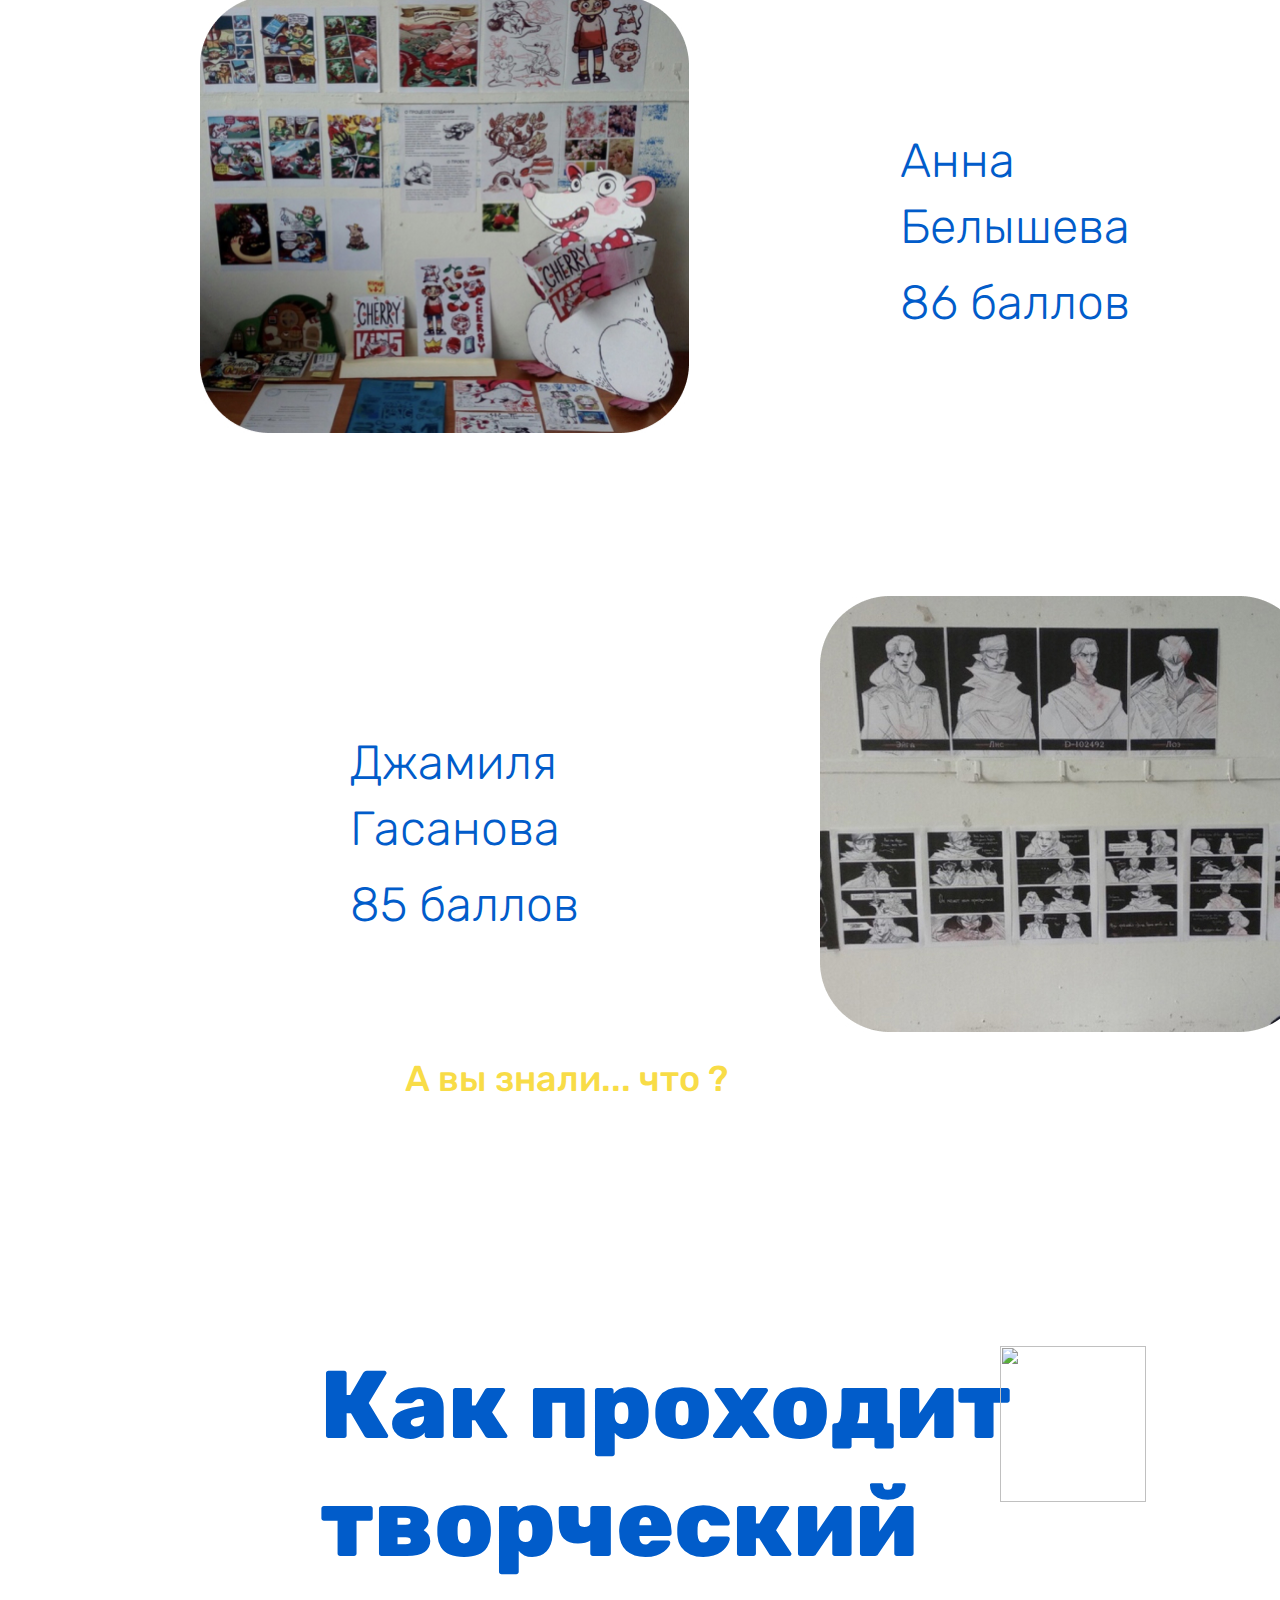
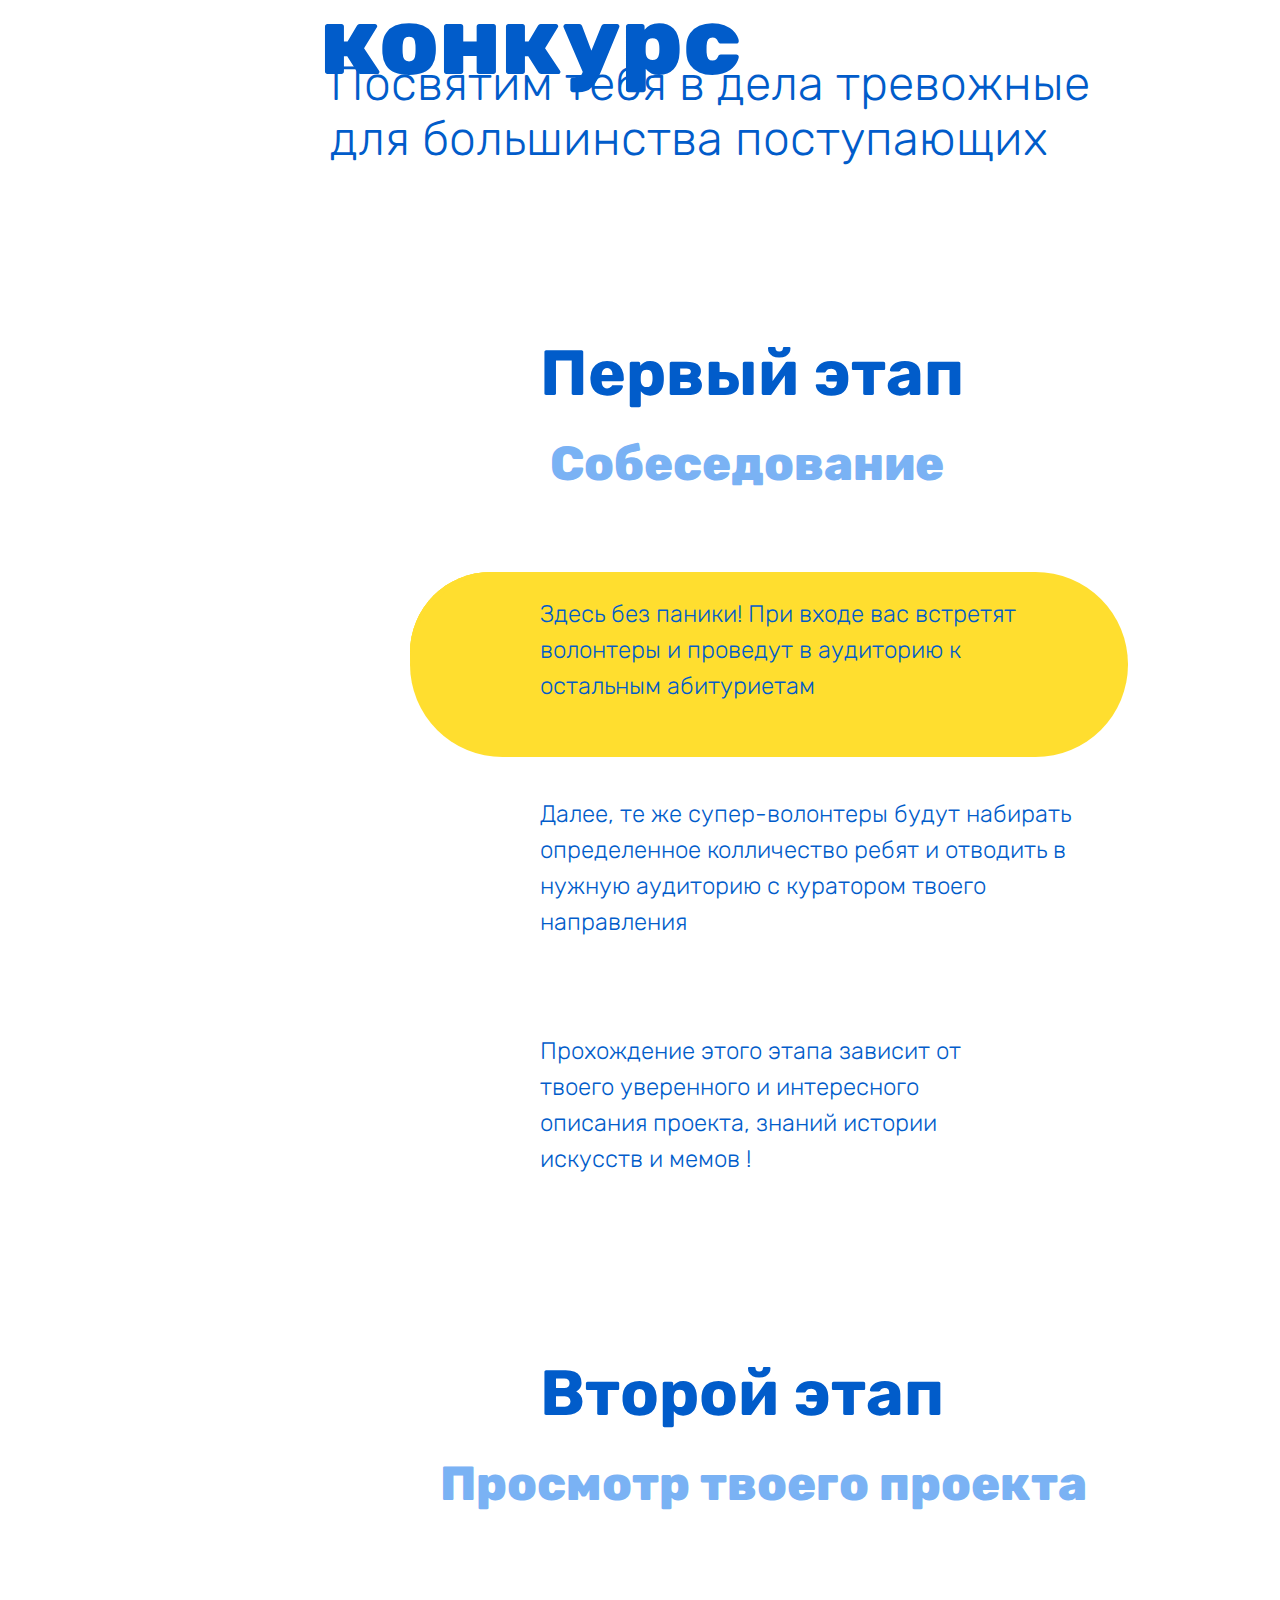
==== commit 183f57d3: "new4" ====
--- a/html/index.html
+++ b/html/index.html
@@ -5,49 +5,167 @@
     <title>shpargalki</title>
     <link rel="stylesheet" href="../css/style.css">
   </head>
-  <body>
-    <img class="leftimg"src="../img/leftimg.svg">
-    <img class="rightimg"src="../img/rightimg.svg">
-    <img class="thequestions"src="../img/thequestions.svg">
-      <div class="white">
-        <p class="aboutus">О нас</p>
-        <div class="shpargalki">
-          <h1>Шпаргалки</h1>
-          <h4>Для абитуриентов ВШЭ Школы Дизайна</h4>
-          <img class="firstimg"src="../img/firstimg.svg">
-        </div>
-       </div>
-      <div class="twowite">
-        <h2>О сайте</h2>
-          <div id="inform">
-          <p>Здесь собрана самая актуальная информация о&nbsp;поступлении для тех, кто готов вобрать в&nbsp;себя новые знания</p>
-          </div>
-            <div id="rabota">
-              <h5>Примеры работ</h5>
-            </div>
-            <div id="tvorch">
-              <h5>Как проходит творческий конкурс</h5>
-            </div>
-            <div id="life">
-              <h5>Лайфхаки</h5>
-            </div>
-            <div id="dveri">
-              <h5>Дни открытых дверей</h5>
-            </div>
-        <h5>Кратко о Школе Дизайна</h5>
-        <h2>Примеры работ</h2>
-         <p>Привет, абитуриент! Ведь ни&nbsp;для кого не&nbsp;секрет факт о&nbsp;том, что для поступления в&nbsp;Школу Дизайна абитуриенту необходимо продемонстрировать свой уникальный проект.</p>
-         <p>Мы&nbsp;решились на&nbsp;невообразимое&nbsp;&mdash; показ проектов тех, кто совсем недавно так&nbsp;же ломал голову над идеей создания своего детища!</p>
-      </div>
-      <div class="leftblock">
-      <ul>
-        <li><h5 class="leftname">Александра<br>Барабанова</h5>
-        <h5 class="leftvalue">100 баллов</h5></li>
-        <li><img src="../img/baraban.jpg" alt=""></li>
-      </ul>
+<body>
+ <img class="leftimg"src="../img/leftimg.svg">
+ <img class="rightimg"src="../img/rightimg.svg">
+ <img class="thequestions"src="../img/thequestions.svg">
+   <div class="white">
+     <p class="aboutus">О нас</p>
+     <div class="shpargalki">
+       <h1>Шпаргалки</h1>
+       <h4>Для абитуриентов ВШЭ Школы Дизайна</h4>
+       <img class="firstimg"src="../img/firstimg.svg">
+     </div>
     </div>
-
-
+  <div class="twowite">
+     <h2>О сайте</h2>
+     <div id="inform">
+       <p>Здесь собрана самая актуальная информация о&nbsp;поступлении для тех, кто готов вобрать в&nbsp;себя новые знания</p>
+     </div>
+  </div>
+  <ul class="firsth">
+    <li><h5>Примеры работ</h5></li>
+    <li><h5>Как проходит творческий конкурс</h5></li>
+    <li><h5>Дни открытых дверей</h5></li>
+    <li><h5>Кратко о Школе Дизайна</h5></li>
+  </ul>
+    <h2>Примеры работ</h2>
+    <div id="inform2">
+       <p>Привет, абитуриент! Ведь ни&nbsp;для кого не&nbsp;секрет факт о&nbsp;том, что для поступления в&nbsp;Школу Дизайна абитуриенту необходимо продемонстрировать свой уникальный проект.</p>
+       <p>Мы&nbsp;решились на&nbsp;невообразимое&nbsp;&mdash; показ проектов тех, кто совсем недавно так&nbsp;же ломал голову над идеей создания своего детища!</p>
+    </div>
+    <img class="secondimg"src="../img/secondimg.svg">
+    <img class="points"src="../img/points.svg">
+    <!-- второй блок -->
+  <div class="firsth2">
+    <h5>Дизайн и программирование</h5>
+  </div>
+  <!-- <div class="background">
+    <img src="../img/undertext.jpg">
+  </div> -->
+  <div class="container-1">
+    <img src="../img/baraban.jpg">
+    <h5>Александра<br>Барабанова</h5>
+    <h5>100 баллов</h5>
+  </div>
+  <div class="container-2">
+    <img src="../img/vitali.jpg">
+    <h5>Виталий<br>Гачковский</h5>
+    <h5>95 баллов</h5>
+  </div>
+  <div class="container-3">
+    <img src="../img/pic-3.jpg">
+    <h5>Екатерина<br>Зырянова</h5>
+    <h5>95 баллов</h5>
+  </div>
+  <div class="container-4">
+    <img src="../img/pic-4.jpg">
+    <h5 class="leftword-4">Алина<br>Бычкова</h5>
+    <h5 class="leftpoint-4">90 баллов</h5>
+  </div>
+  <div class="firsth3">
+    <h5>Гейм дизайн и вертуальная реальность</h5>
+  </div>
+  <div class="container-01">
+    <img src="../img/pic-01.jpg" >
+    <h5>Павел<br>Доброцветов</h5>
+    <h5>100 баллов</h5>
+  </div>
+  <div class="container-02">
+    <img src="../img/pic-02.jpg">
+    <h5>Анна<br>Шуневич</h5>
+    <h5>95 баллов</h5>
+  </div>
+  <div class="container-03">
+    <img src="../img/pic-03.jpg">
+    <h5>Екатерина<br>Рыжова</h5>
+    <h5>87 баллов</h5>
+  </div>
+  <div class="container-04">
+    <img src="../img/pic-04.jpg">
+    <h5>Владимир<br>Матсал</h5>
+    <h5>80 баллов</h5>
+  </div>
+  <div class="firsth4">
+    <h5>Анимация и иллюстрация </h5>
+  </div>
+  <div class="container-10">
+    <img src="../img/pic-10.jpg">
+    <h5>Алиса<br>Вытулева </h5>
+    <h5>100 баллов</h5>
+  </div>
+  <div class="container-20">
+    <img src="../img/pic-20.jpg">
+    <h5>Юлия<br>Краснова </h5>
+    <h5>90 баллов</h5>
+  </div>
+  <div class="container-30">
+    <img src="../img/pic-30.jpg">
+    <h5>Полина<br>Рахмелюк</h5>
+    <h5>90 баллов</h5>
+  </div>
+  <div class="container-40">
+    <img src="../img/pic-40.jpg">
+    <h5>Алексей<br>Кизеров</h5>
+    <h5>88 баллов</h5>
+  </div>
+  <div class="firsth5">
+    <h5>Комикс</h5>
+  </div>
+  <div class="container-010">
+    <img src="../img/pic-010.jpg">
+    <h5>Анна <br>Белышева</h5>
+    <h5>86 баллов</h5>
+  </div>
+  <div class="container-020">
+    <img src="../img/pic-020.jpg">
+    <h5>Джамиля<br>Гасанова</h5>
+    <h5>85 баллов</h5>
+  </div>
+  <!-- третий блок -->
+  <h2 id="artcontest">Как проходит творческий конкурс</h2>
+  <p id="artforp">Посвятим тебя в дела тревожные для большинства поступающих</p>
+  <img id="artforimg"src="../img/lamp.svg">
+  <h3>Первый этап</h3>
+  <h5 id="artforh">Собеседование</h5>
+  <div class="background1">
+    <img src="../img/rectangle14.svg">
+  </div>
+  <div class="background2">
+    <img src="../img/rectangle15.svg">
+  </div>
+  <div class="spisock-1">
+    <ul>
+      <li id="artforli">Здесь без паники! При входе вас встретят  волонтеры и проведут в аудиторию к остальным абитуриетам</li>
+      <li id="artforli-2">Далее, те же супер-волонтеры будут набирать определенное колличество ребят и отводить в нужную аудиторию с куратором твоего направления</li>
+      <li id="artforli-3">Прохождение этого этапа зависит от твоего уверенного и интересного описания проекта, знаний истории искусств и мемов !</li>
+    </ul>
+  </div>
+  <h3 id="artfor-h3">Второй этап</h3>
+  <h5 id="artfor-h5">Просмотр твоего проекта</h5>
+  <div class="spisock-2">
+    <ul>
+      <li id="artforli-1">Супер-волонтеры снова встретят тебя при входе</li>
+      <li id="artforli-02">Эти крутые ребятки проводят тебя до аудитории, где ты в ускоренном темпе развесишь свои работы и не забудешь сделать фоточку на память</li>
+      <li id="artforli-03">Затем тебя и других взволонванных абитуриентов проводят до огромных масшиабов аудиторию, где тебе предстоит завсинуть на часа 2, пока кураторы будут оценивать работы каждого</li>
+      <li id="artforli-04">По заверешни просмотра работ кураторами, волонтеры приглясят тебя в аудторию к своему проект, чтобы собрать его и отправиться домой</li>
+    </ul>
+  </div>
+  <p id="artforp-1">Абитуриент, напоминаем, что информация о сумме баллов за творческий конкурс будет представлена на сайте design.hse.ru</p>
+  <img class="neznika"src="../img/neznika.svg">
+  <h2 id="openthefloor">Дни открытых дверей</h2>
+  <div class="open">
+    <h4 id="open-2019">2019</h4>
+    <h5 id="open-13">13:30</h5>
+    <h5 id="open-15">15:00</h5>
+    <h5 id="date">19 ОКТЯБРЯ</h5>
+    <h5 id="program-1">ПРОГРАММА СОВРЕМЕННОЕ ИСКУССТВО И МОДА</h5>
+    <h5 id="program-2">ПРОГРАММЫ ДИЗАЙН </h5>
+  </div>
+  <div class="abschool">
+    <h2 id="aboutschool">Кратко о Школе Дизайна</h2>
+    <h4 id="firsth4-">А вы знали... что ?</h4>
+  </div>
 
 
 
--- a/css/style.css
+++ b/css/style.css
@@ -8,18 +8,19 @@
 background: #ffffff;
 position: relative;
 }
+/* /Первый блок/ */
 .leftimg{
 position: absolute;
 width: 185px;
 height: 1054px;
 margin-left: -11px;
-margin-top: -90px;
+margin-top: -100px;
 }
 .rightimg{
 position: absolute;
 width: 282px;
 height: 23031px;
-left: 1230px;
+left: 1260px;
 margin-top: -120px;
 }
 .thequestions{
@@ -30,19 +31,28 @@
 margin-top: 900px;
 }
 .shpargalki>h1{
+position: relative;
 width: 1180px;
 height: 160px;
-margin-left: 311px;
+margin-left: 400px;
 margin-top: 69px;
 font-weight: bold;
 font-size: 144px;
 line-height: 171px;
 color: #F6CF00;
 }
+.firsth>li{
+line-height: 0px;
+font-size: 48px;
+margin-left: 380px;
+margin-top: 175px;
+font-weight: bold;
+color: #015CCA
+}
 .twowite>h2{
 width: 391px;
 height: 160px;
-margin-left: 712px;
+margin-left: 700px;
 margin-top: 250px;
 font-weight: bold;
 font-size: 96px;
@@ -50,7 +60,7 @@
 color: #015CCA;
 }
 .twowite>#inform p{
-  width: 488px;
+width: 488px;
 height: 250px;
 margin-left: 712px;
 margin-top: 0px;
@@ -58,58 +68,25 @@
 font-size: 36px;
 line-height: 50px;
 color: rgba(1, 92, 202, 0.56);
-}
-.twowite>#rabota h5{
-position: absolute;
-width: 549px;
-height: 68px;
-margin-left: 343px;
-margin-top: 1924px;
-font-size: 48px;
-line-height: 57px;
-color: #015CCA;
-}
-.twowite>#tvorch h5{
-position: absolute;
-left: 23.82%;
-right: 12.99%;
-margin-top: 8.96%;
-margin-bottom: 90.28%;
-font-size: 48px;
-line-height: 57px;
-color: #015CCA;
-}
-.twowite>#life h5{
-position: absolute;
-width: 431px;
-height: 27px;
-margin-left: 343px;
-margin-top: 2196px;
-font-size: 48px;
-line-height: 57px;
-color: #015CCA;
-}
-.twowite>#dveri h5{
-  
 }
 h1::after{
 content:"0+";
 content:"0+";
 font-size: 100%;
 position: relative;
-top:1em;
-right: 1em;
+top:1.3em;
+right:1.2em;
 }
 .firstimg{
 width: 645px;
 height: 390px;
-margin-left: 430px;
-margin-top: -190px;
+margin-left: 500px;
+margin-top: -170px;
 }
 h4{
 width: 344px;
 height: 242px;
-margin-left: 333px;
+margin-left: 405px;
 margin-top: 50px;
 font-weight: 500;
 font-size: 36px;
@@ -124,16 +101,687 @@
 color: rgba(1, 92, 202, 0.56);
 }
 .aboutus{
-  font-size: 48px;
-  margin-left: 670px;
-  margin-top: 96px;
-}
-div ul{
-  display: flex;
-  margin-left: 230px;;
-}
-.leftname{
-  padding-bottom: 33px;
-  padding-right: 229px;
-  margin-top: 120px;
-}
+font-size: 48px;
+margin-left: 750px;
+margin-top: 96px;
+}
+h2{
+width: 1172px;
+height: 212px;
+margin-left: 400px;
+margin-top: 300px;
+font-size: 96px;
+font-weight: bold;
+color: #015CCA;
+}
+#inform2 p{
+width: 610px;
+height: 289px;
+margin-left: 415px;
+top: 2975px;
+font-weight: 300;
+font-size: 36px;
+line-height: 45px;
+color: rgba(1, 92, 202, 0.56);
+}
+.secondimg{
+position: relative;
+width: 300px;
+height: 437px;
+left: 1040px;
+top: -660px;
+}
+.points{
+position: relative;
+width: 541px;
+height: 526px;
+left: 190px;
+top: -100px;
+}
+/* Второй блок */
+.firsth2{
+position: relative;
+width: 658px;
+font-weight: 800;
+height: 374px;
+left: 430px;
+top: -100px;
+font-size: 48px;
+line-height: 80px;
+text-align: center;
+color: #015CCA;
+}
+
+/* .background{
+position: absolute;
+width: 1441px;
+height: 2687px;
+left: -1px;
+top: 3800px;
+background: rgba(255, 222, 47, 0.86);
+background: url(../img/undertext.jpg);
+background-repeat: no-repeat;
+background-position: center top;
+background-size: cover;
+} */
+.container-1{
+padding: 250px 0px 0px 300px;
+margin-top: -150px;
+}
+.container-1 h5,h5 br{
+width: 272px;
+height: 116px;
+left: 200px;
+top: 4000px;
+font-weight: 300;
+font-size: 48px;
+line-height: 66px;
+padding-top: 30px;
+color: #015CCA;
+}
+.container-1 img{
+position: absolute;
+width: 493px;
+height: 437px;
+left: 820px;
+top: 4150px;
+}
+.container-2{
+padding: 350px 0px 0px 950px;
+margin-top: 0px;
+}
+.container-2 h5,h5 br{
+width: 272px;
+height: 116px;
+left: 200px;
+top: 4000px;
+font-weight: 300;
+font-size: 48px;
+line-height: 66px;
+padding-top: 30px;
+color: #015CCA;
+}
+.container-2 img{
+position: absolute;
+width: 493px;
+height: 437px;
+left: 180px;
+top: 4790px;
+}
+.container-3{
+padding: 355px 0px 0px 300px;
+margin-top: 0px;
+}
+.container-3 h5,h5 br{
+width: 272px;
+height: 116px;
+left: 200px;
+top: 4000px;
+font-weight: 300;
+font-size: 48px;
+line-height: 66px;
+padding-top: 30px;
+color: #015CCA;
+}
+.container-3 img{
+position: absolute;
+width: 493px;
+height: 437px;
+left: 820px;
+top: 5450px;
+}
+.container-4{
+padding: 350px 0px 0px 950px;
+margin-top: 0px;
+}
+.container-4 h5,h5 br{
+width: 272px;
+height: 116px;
+left: 200px;
+top: 4000px;
+font-weight: 300;
+font-size: 48px;
+line-height: 66px;
+padding-top: 30px;
+color: #015CCA;
+}
+.container-4 img{
+position: absolute;
+width: 493px;
+height: 437px;
+left: 180px;
+top: 6080px;
+}
+/* блок с фотками 2 */
+.firsth3{
+position: relative;
+width: 658px;
+height: 374px;
+left: 420px;
+top: 235px;
+font-weight: 800;
+font-size: 48px;
+line-height: 80px;
+text-align: center;
+color: #015CCA;
+}
+.container-01{
+padding: 450px 0px 0px 950px;
+margin-top: 0px;
+}
+.container-01 h5,h5 br{
+width: 299px;
+height: 132px;
+left: 1000px;
+font-weight: 300;
+font-size: 48px;
+line-height: 66px;
+padding-top: 10px;
+color: #015CCA;
+}
+.container-01 img{
+position: absolute;
+width: 489px;
+height: 437px;
+left: 200px;
+top: 7200px;
+}
+.container-02{
+padding: 230px 0px 0px 320px;
+margin-top: 0px;
+}
+.container-02 h5,h5 br{
+width: 299px;
+height: 132px;
+left: 200px;
+font-weight: 300;
+font-size: 48px;
+line-height: 66px;
+padding-top: 10px;
+color: #015CCA;
+}
+.container-02 img{
+position: absolute;
+width: 489px;
+height: 437px;
+left: 820px;
+top: 7745px;
+}
+.container-03{
+padding: 320px 0px 0px 950px;
+margin-top: 0px;
+}
+.container-03 h5,h5 br{
+width: 299px;
+height: 132px;
+left: 1000px;
+font-weight: 300;
+font-size: 48px;
+line-height: 66px;
+padding-top: 10px;
+color: #015CCA;
+}
+.container-03 img{
+position: absolute;
+width: 489px;
+height: 437px;
+left: 200px;
+top: 8290px;
+}
+.container-04{
+padding: 260px 0px 0px 320px;
+margin-top: 0px;
+}
+.container-04 h5,h5 br{
+width: 299px;
+height: 132px;
+left: 200px;
+font-weight: 300;
+font-size: 48px;
+line-height: 66px;
+padding-top: 10px;
+color: #015CCA;
+}
+.container-04 img{
+position: absolute;
+width: 489px;
+height: 437px;
+left: 820px;
+top: 8840px;
+}
+/* блок с фотками 3 */
+.firsth4{
+position: relative;
+width: 658px;
+height: 374px;
+left: 390px;
+top: 210px;
+font-weight: 800;
+font-size: 54px;
+line-height: 80px;
+text-align: center;
+color: #015CCA;
+}
+.container-10{
+padding: 430px 0px 0px 280px;
+margin-top: 0px;
+}
+.container-10 h5,h5 br{
+width: 272px;
+height: 116px;
+left: 100px;
+top: 4000px;
+font-weight: 300;
+font-size: 48px;
+line-height: 66px;
+padding-top: 10px;
+color: #015CCA;
+}
+.container-10 img{
+position: absolute;
+width: 489px;
+height: 437px;
+left: 820px;
+top: 9940px;
+}
+.container-20{
+padding: 370px 0px 0px 950px;
+margin-top: 0px;
+}
+.container-20 h5,h5 br{
+width: 272px;
+height: 116px;
+left: 100px;
+top: 4000px;
+font-weight: 300;
+font-size: 48px;
+line-height: 66px;
+padding-top: 10px;
+color: #015CCA;
+}
+.container-20 img{
+position: absolute;
+width: 489px;
+height: 437px;
+left: 180px;
+top: 10550px;
+}
+.container-30{
+padding: 345px 0px 0px 280px;
+margin-top: 0px;
+}
+.container-30 h5,h5 br{
+width: 272px;
+height: 116px;
+left: 100px;
+top: 4000px;
+font-weight: 300;
+font-size: 48px;
+line-height: 66px;
+padding-top: 10px;
+color: #015CCA;
+}
+.container-30 img{
+position: absolute;
+width: 489px;
+height: 437px;
+left: 820px;
+top: 11130px;
+}
+.container-40{
+padding: 300px 0px 0px 950px;
+margin-top: 0px;
+}
+.container-40 h5,h5 br{
+width: 272px;
+height: 116px;
+left: 100px;
+top: 4000px;
+font-weight: 300;
+font-size: 48px;
+line-height: 66px;
+padding-top: 10px;
+color: #015CCA;
+}
+.container-40 img{
+position: absolute;
+width: 489px;
+height: 437px;
+left: 180px;
+top: 11680px;
+}
+/* 4 карт */
+.firsth5{
+position: relative;
+width: 658px;
+height: 65px;
+left: 400px;
+top: 240px;
+font-weight: 800;
+font-size: 54px;
+line-height: 80px;
+text-align: center;
+color: #015CCA;
+}
+.container-010{
+padding: 690px 0px 0px 900px;
+margin-top: 0px;
+}
+.container-010 h5,h5 br{
+width: 299px;
+height: 132px;
+left: 1000px;
+font-weight: 300;
+font-size: 48px;
+line-height: 66px;
+padding-top: 10px;
+color: #015CCA;
+}
+.container-010 img{
+position: absolute;
+width: 489px;
+height: 437px;
+left: 200px;
+top: 12700px;
+}
+.container-020{
+padding: 318px 0px 0px 350px;
+margin-top: 0px;
+}
+.container-020 h5,h5 br{
+width: 299px;
+height: 132px;
+left: 1000px;
+font-weight: 300;
+font-size: 48px;
+line-height: 66px;
+padding-top: 10px;
+color: #015CCA;
+}
+.container-020 img{
+position: absolute;
+width: 489px;
+height: 436px;
+left: 820px;
+top: 13300px;
+}
+/* третий блок */
+#artcontest{
+position: absolute;
+width: 1035px;
+height: 236px;
+left: -80px;
+top: 13750px;
+font-weight: 800;
+font-size: 96px;
+line-height: 118px;
+color: #015CCA;
+}
+#artforp{
+position: absolute;
+width: 785px;
+height: 180px;
+left: 330px;
+top: 14360px;
+font-weight: 300;
+font-size: 48px;
+line-height: 55px;
+color: #015CCA;
+}
+#artforimg{
+position: absolute;
+width: 146px;
+height: 156px;
+left: 1000px;
+top: 14050px;
+}
+h3{
+position: absolute;
+width: 424px;
+height: 55px;
+left: 540px;
+top: 14650px;
+font-weight: bold;
+font-size: 64px;
+line-height: 55px;
+color: #015CCA;
+}
+#artforh{
+position: absolute;
+width: 670px;
+height: 55px;
+left: 550px;
+top: 14740px;
+font-weight: 800;
+font-size: 48px;
+line-height: 55px;
+color: #7AB2F4;
+}
+/* первый этап */
+.background1{
+position: absolute;
+width: 683px;
+height: 161px;
+left: 410px;
+top: 14876px;
+background: #FFDE2F;
+border-radius: 93px;
+}
+.background2{
+  position: absolute;
+  width: 683px;
+  height: 161px;
+  left: 410px;
+  top: 14876px;
+  background: #FFDE2F;
+  border-radius: 93px;
+
+}
+#artforli{
+position: absolute;
+width: 486px;
+height: 102px;
+left: 540px;
+top: 14900px;
+font-weight: 300;
+font-size: 24px;
+line-height: 36px;
+color: #015CCA;
+}
+#artforli-2{
+position: absolute;
+width: 531px;
+height: 133px;
+left: 540px;
+top: 15100px;
+font-weight: 300;
+font-size: 24px;
+line-height: 36px;
+color: #015CCA;
+}
+#artforli-3{
+position: absolute;
+width: 431px;
+height: 143px;
+left: 540px;
+top: 15337px;
+font-weight: 300;
+font-size: 24px;
+line-height: 36px;
+color: #015CCA;
+}
+/* второй этап */
+#artfor-h3{
+position: absolute;
+width: 424px;
+height: 55px;
+left: 540px;
+top: 15670px;
+font-weight: bold;
+font-size: 64px;
+line-height: 55px;
+color: #015CCA;
+}
+#artfor-h5{
+position: absolute;
+width: 849px;
+height: 55px;
+left: 440px;
+top: 15760px;
+font-weight: 800;
+font-size: 48px;
+line-height: 55px;
+color: #7AB2F4;
+}
+#artforli-1{
+position: absolute;
+width: 438px;
+height: 65px;
+left: 540px;
+top: 15925px;
+font-weight: 300;
+font-size: 24px;
+line-height: 36px;
+color: #015CCA;
+}
+#artforli-02{
+position: absolute;
+width: 413px;
+height: 172px;
+left: 540px;
+top: 16100px;
+font-weight: 300;
+font-size: 24px;
+line-height: 36px;
+color: #015CCA;
+}
+#artforli-03{
+position: absolute;
+width: 431px;
+height: 207px;
+left: 540px;
+top: 16379px;
+font-weight: 300;
+font-size: 24px;
+line-height: 36px;
+color: #015CCA;
+}
+#artforli-04{
+position: absolute;
+width: 382px;
+height: 173px;
+left: 540px;
+top: 16700px;
+font-weight: 300;
+font-size: 24px;
+line-height: 36px;
+color: #015CCA;
+}
+#artforp-1{
+position: absolute;
+width: 778px;
+height: 141px;
+left: 390px;
+top: 17060px;
+font-weight: 800;
+font-size: 36px;
+line-height: 47px;
+color: #015CCA;
+}
+.neznika{
+position: absolute;
+width: 543px;
+height: 960px;
+left: 0px;
+top: 16650px;
+}
+#openthefloor{
+position: absolute;
+width: 1022px;
+height: 118px;
+left: -150px;
+top: 17200px;
+font-weight: 800;
+font-size: 96px;
+line-height: 118px;
+color: #015CCA;
+}
+#open-2019{
+position: absolute;
+left: 280px;
+right: 100px;
+top: 17720px;
+font-weight: bold;
+font-size: 64px;
+line-height: 55px;
+color: #7AB2F4;
+}
+#open-13{
+position: absolute;
+width: 172px;
+height: 64px;
+left: 703px;
+top: 17890px;
+font-weight: 500;
+font-size: 36px;
+line-height: 50px;
+color: #015CCA;
+}
+#open-15{
+position: absolute;
+width: 172px;
+height: 67px;
+left: 706px;
+top: 18100px;
+font-weight: 500;
+font-size: 36px;
+line-height: 50px;
+color: #015CCA;
+}
+#date{
+position: absolute;
+width: 225px;
+height: 41px;
+left: 313px;
+top: 17890px;
+font-weight: 500;
+font-size: 36px;
+line-height: 50px;
+color: #015CCA;
+}
+#program-1{
+position: absolute;
+width: 439px;
+height: 157px;
+left: 884px;
+top: 17890px;
+font-weight: 500;
+font-size: 36px;
+line-height: 50px;
+color: #015CCA;
+}
+#program-2{
+position: absolute;
+width: 439px;
+height: 51px;
+left: 884px;
+top: 18100px;
+font-weight: 500;
+font-size: 36px;
+line-height: 50px;
+color: #015CCA;
+}
+#aboutschool{
+position: absolute;
+width: 1113px;
+height: 228px;
+left: 0px;
+top: 18200px;
+font-weight: bold;
+font-size: 96px;
+line-height: 114px;
+color: #015CCA;
+}
+#firsth4-{
+
+}
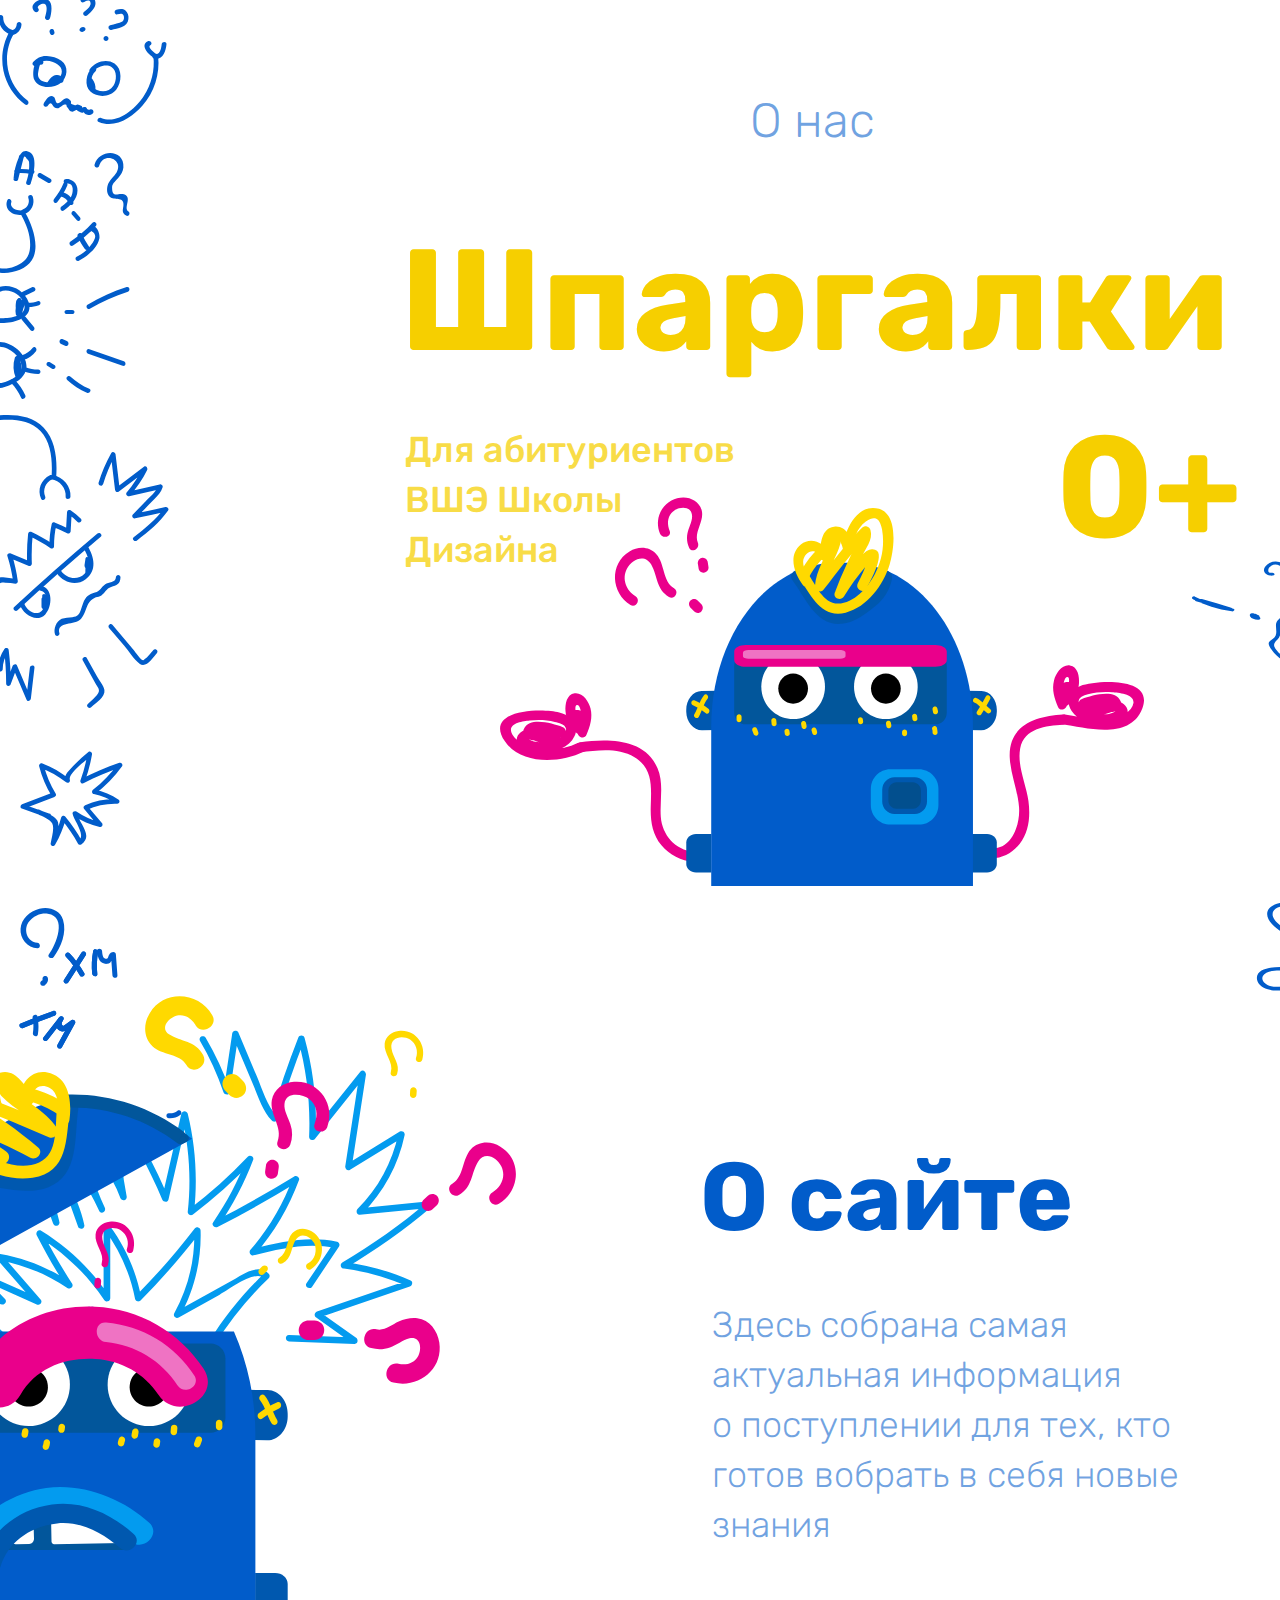
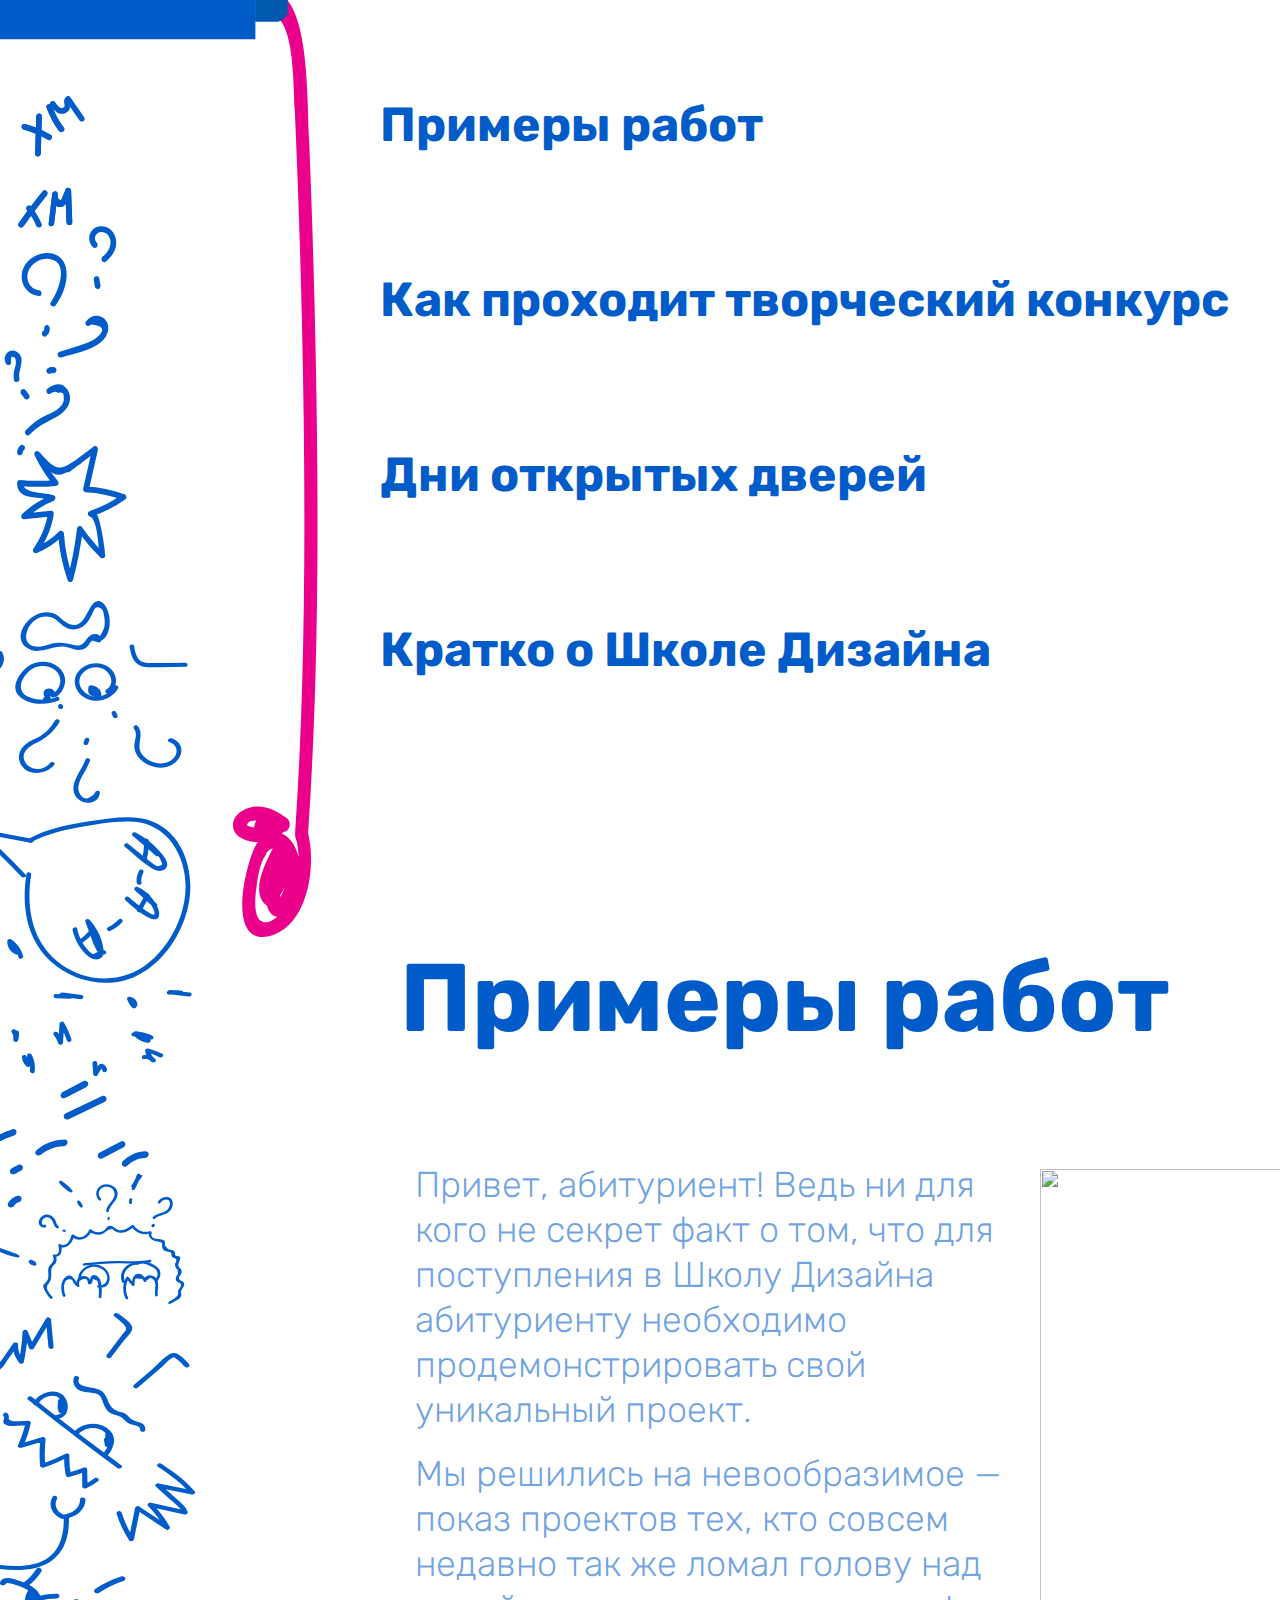
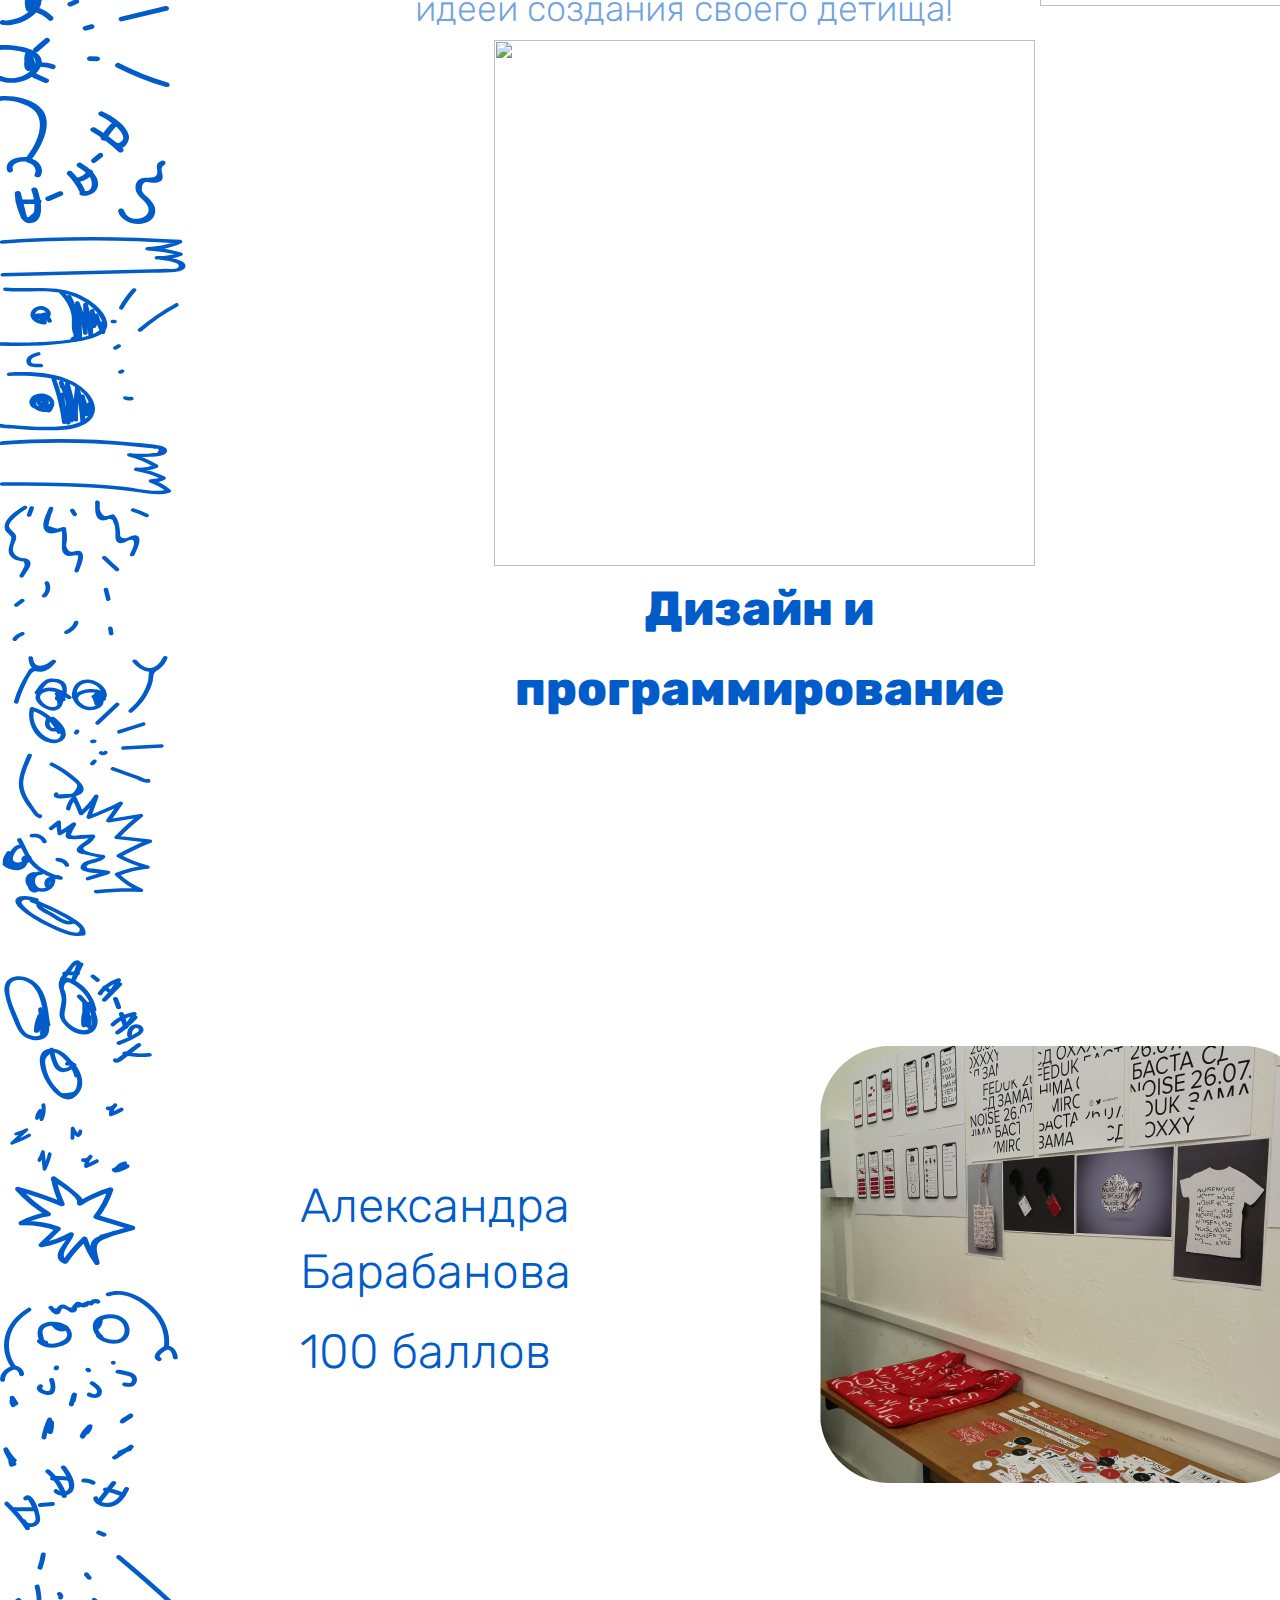
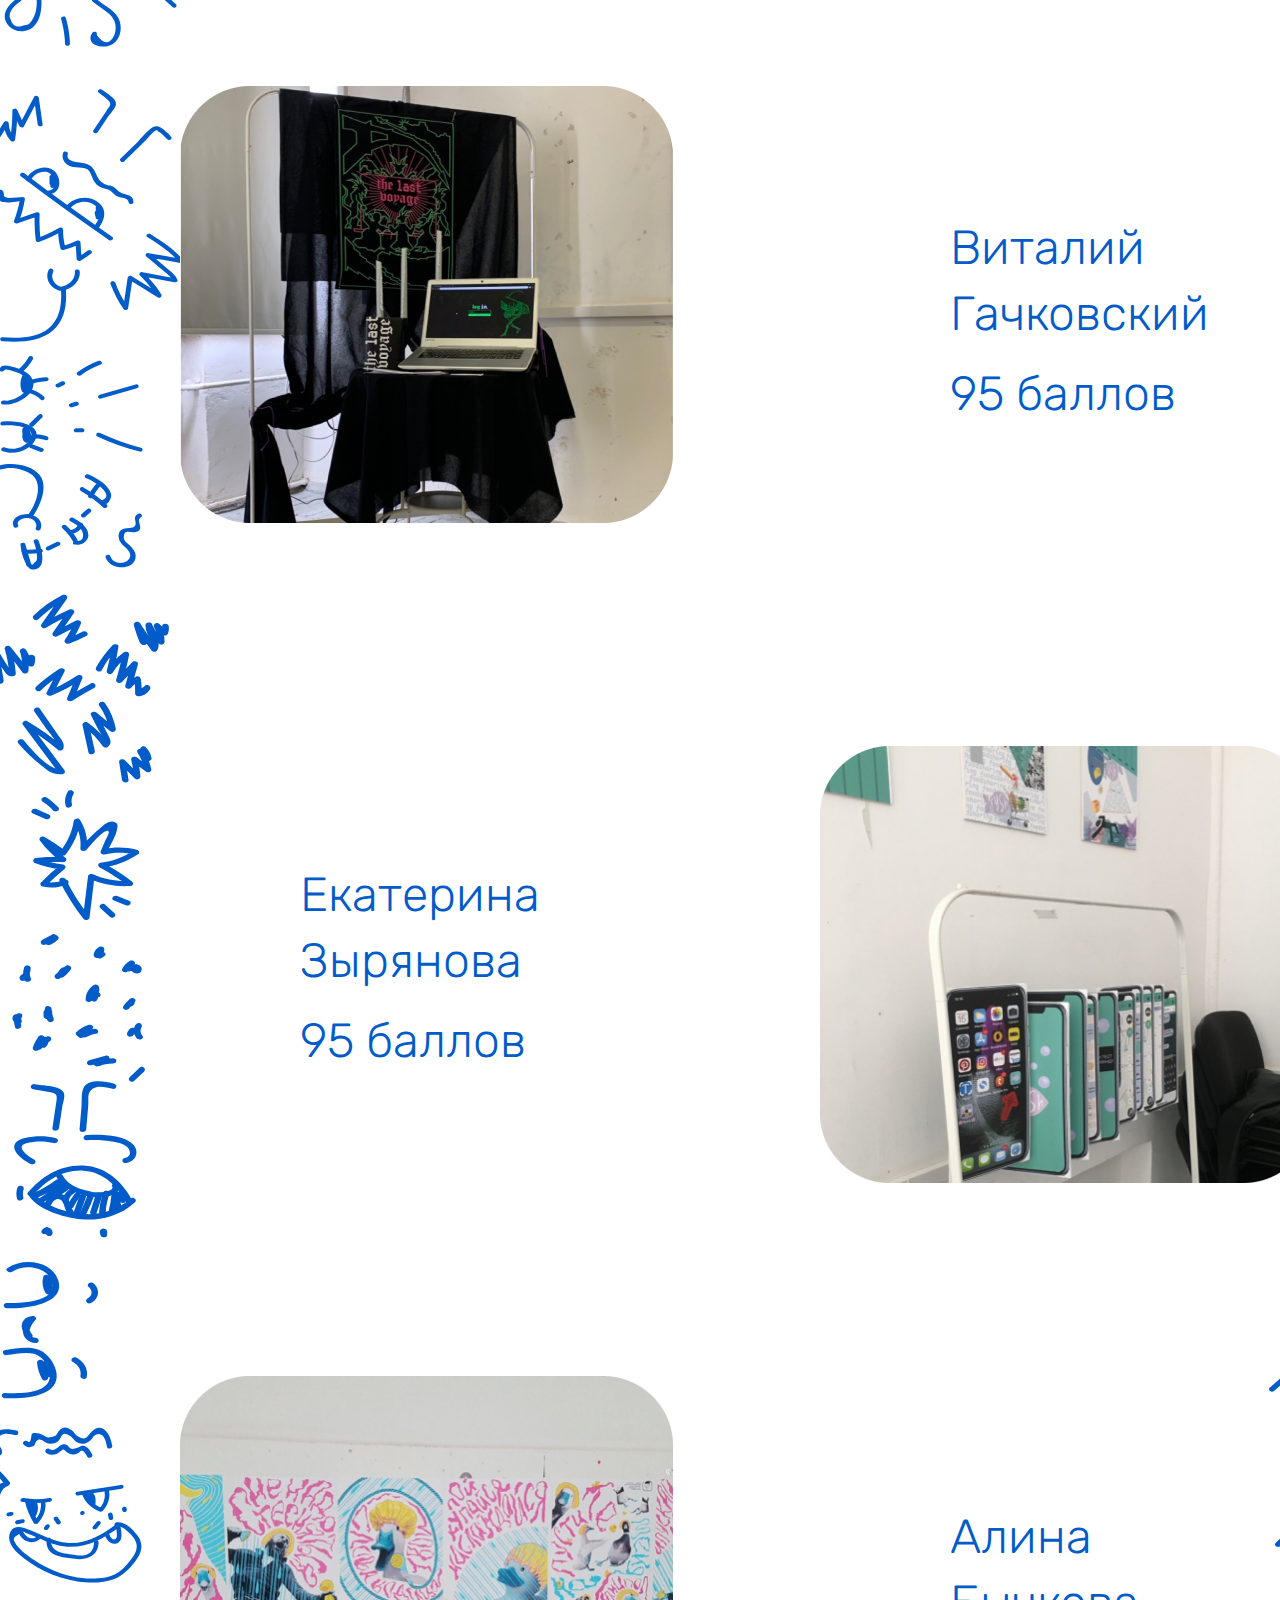
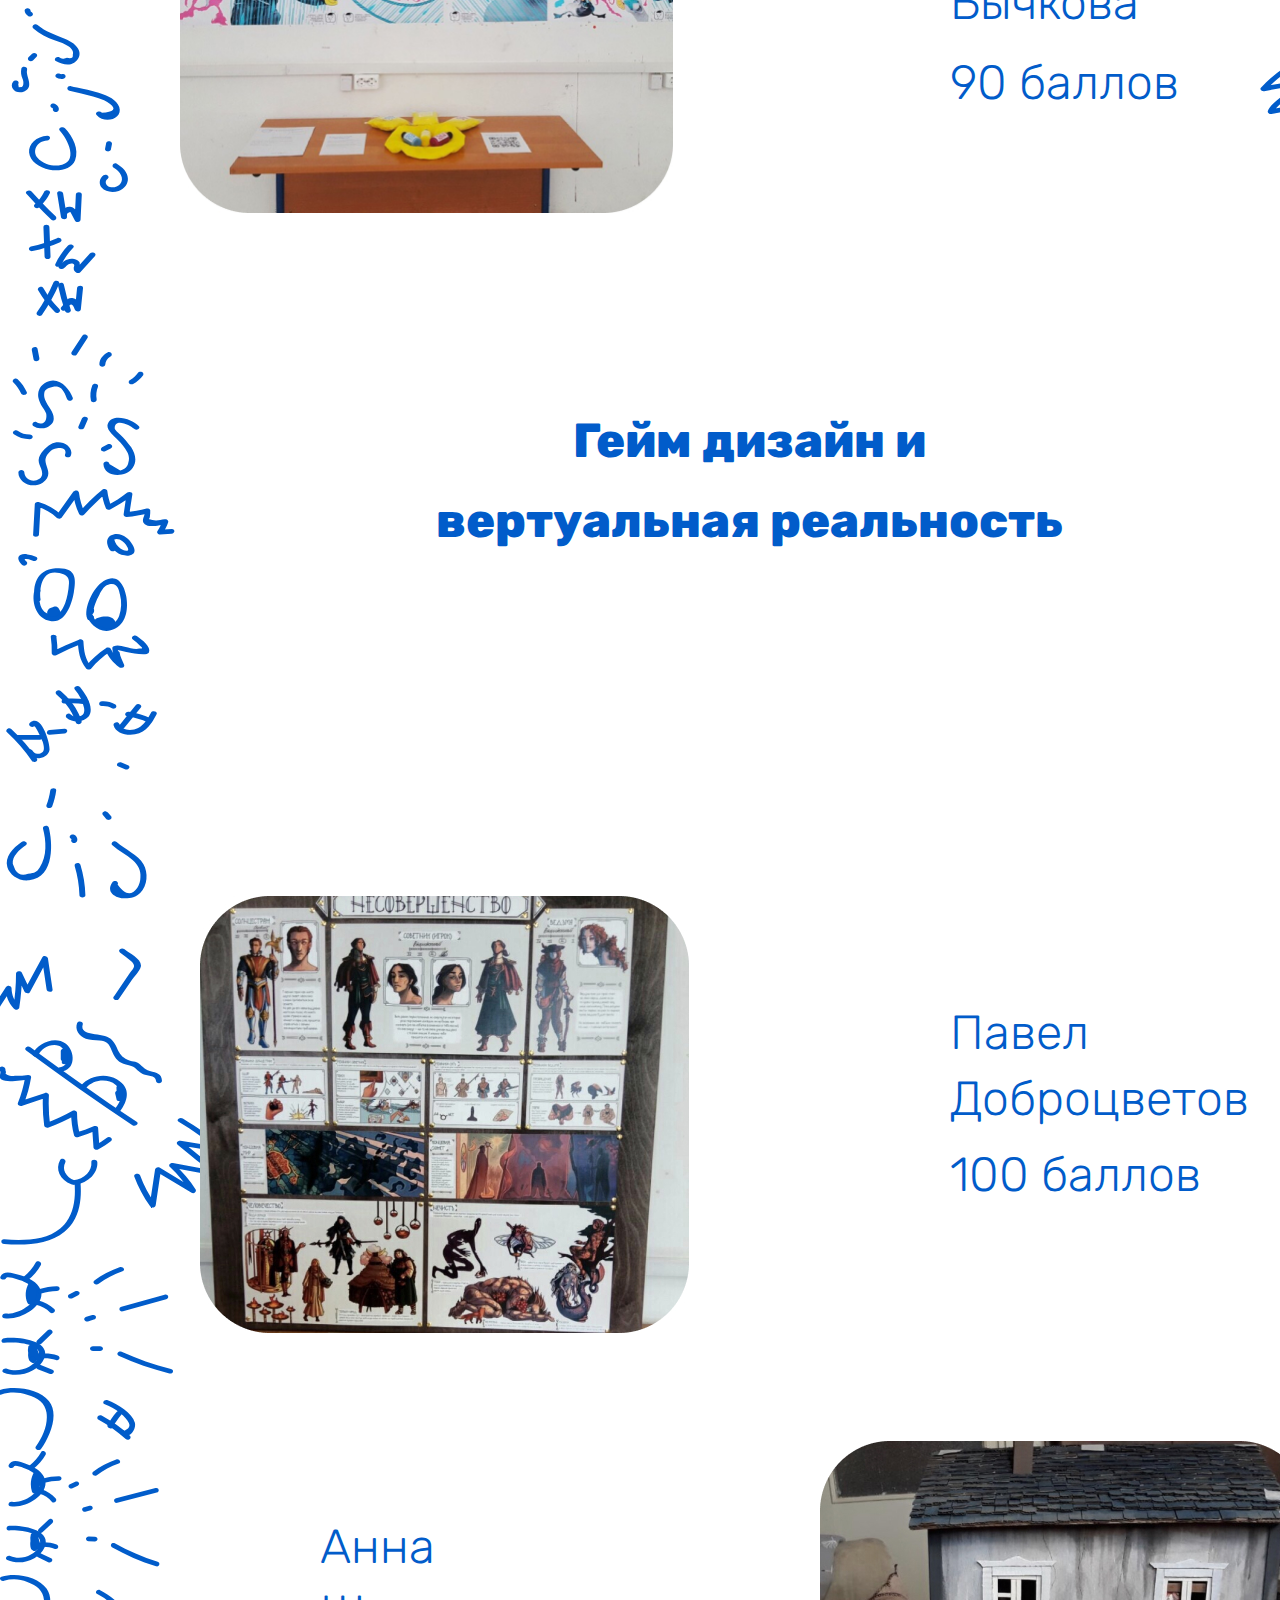
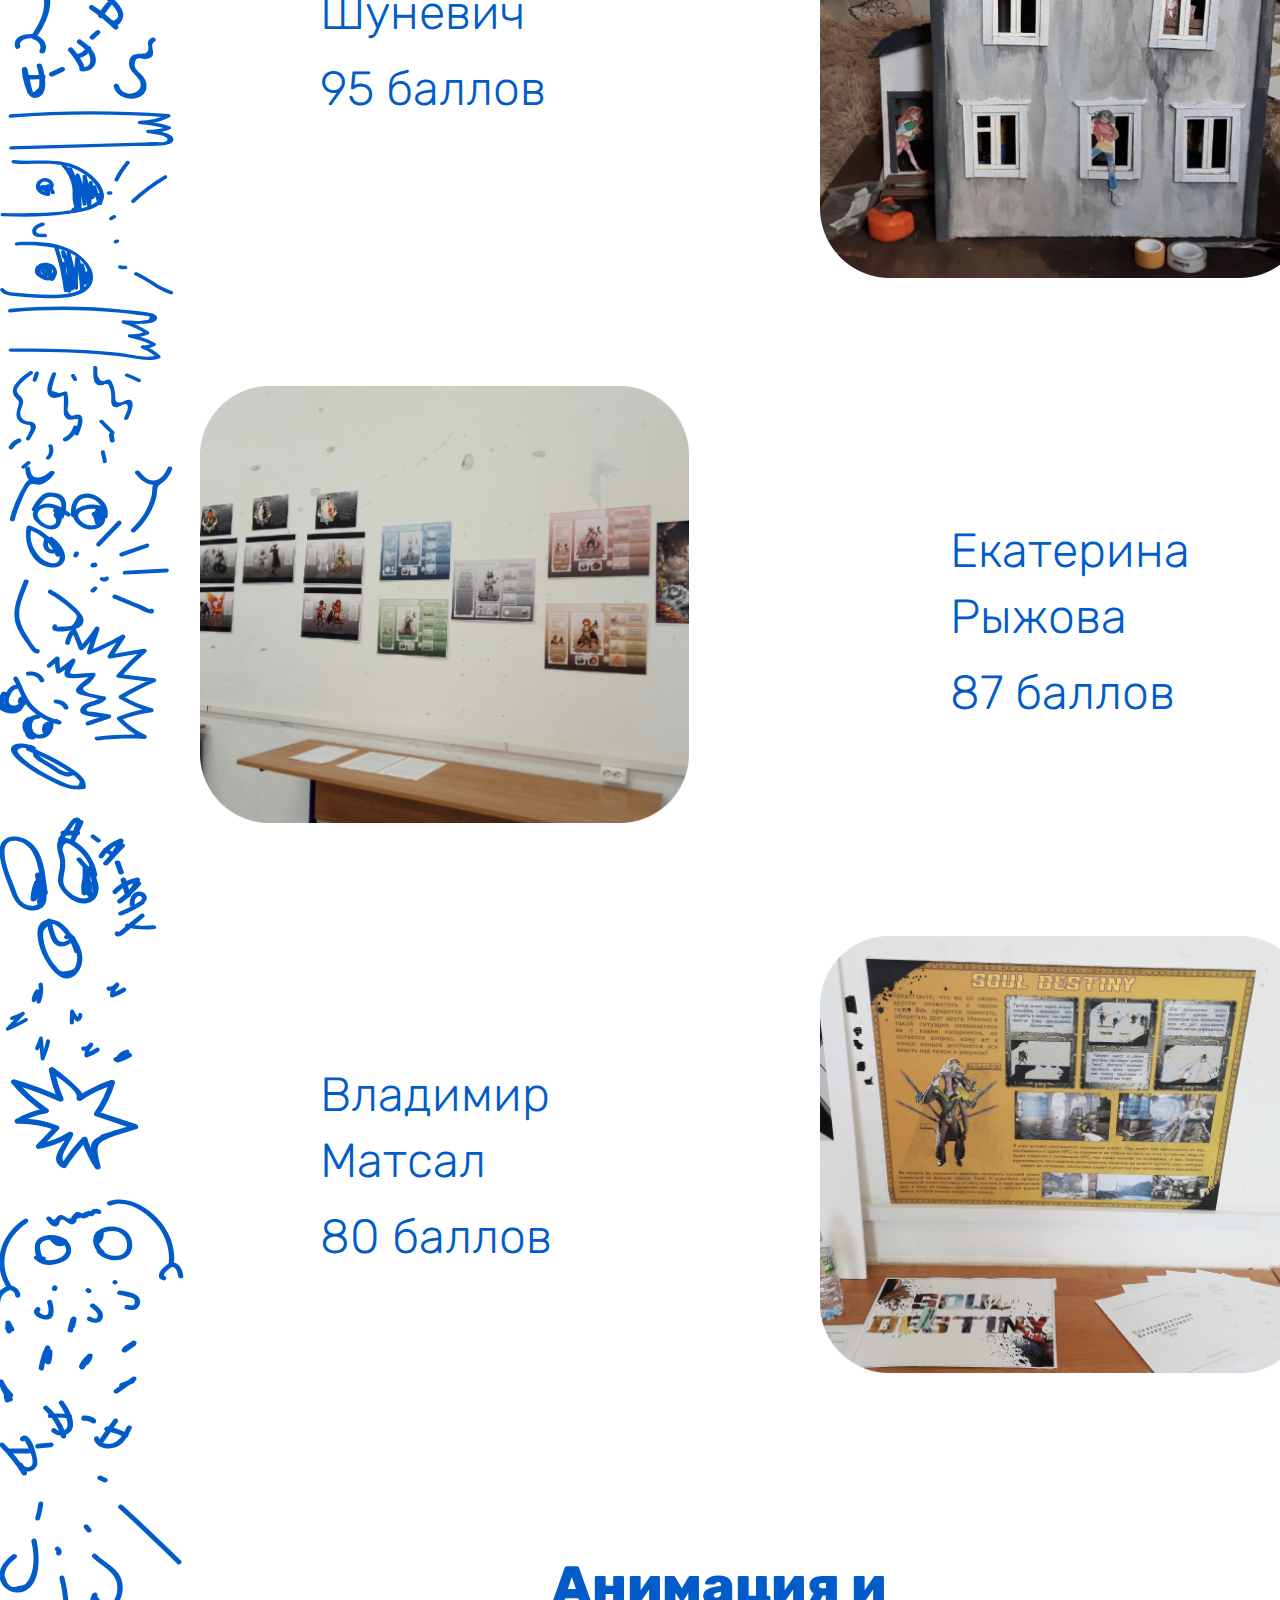
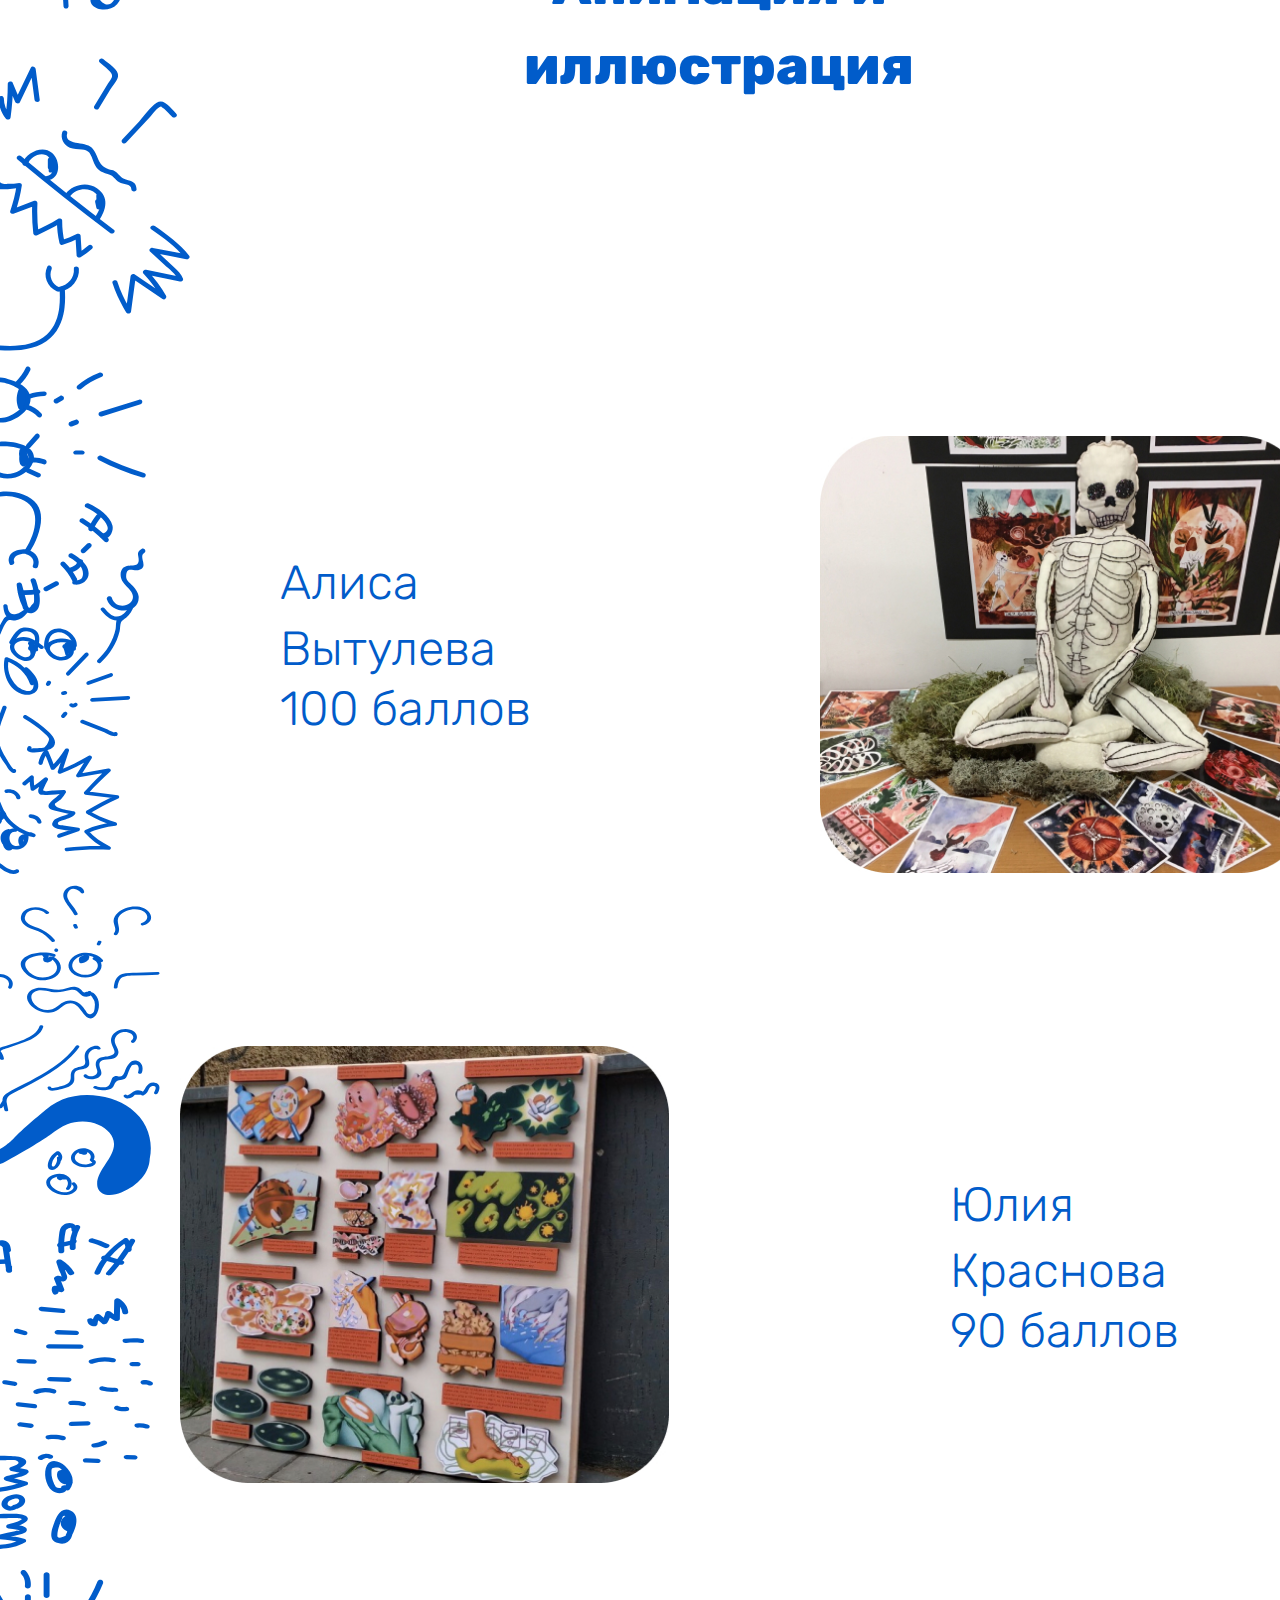
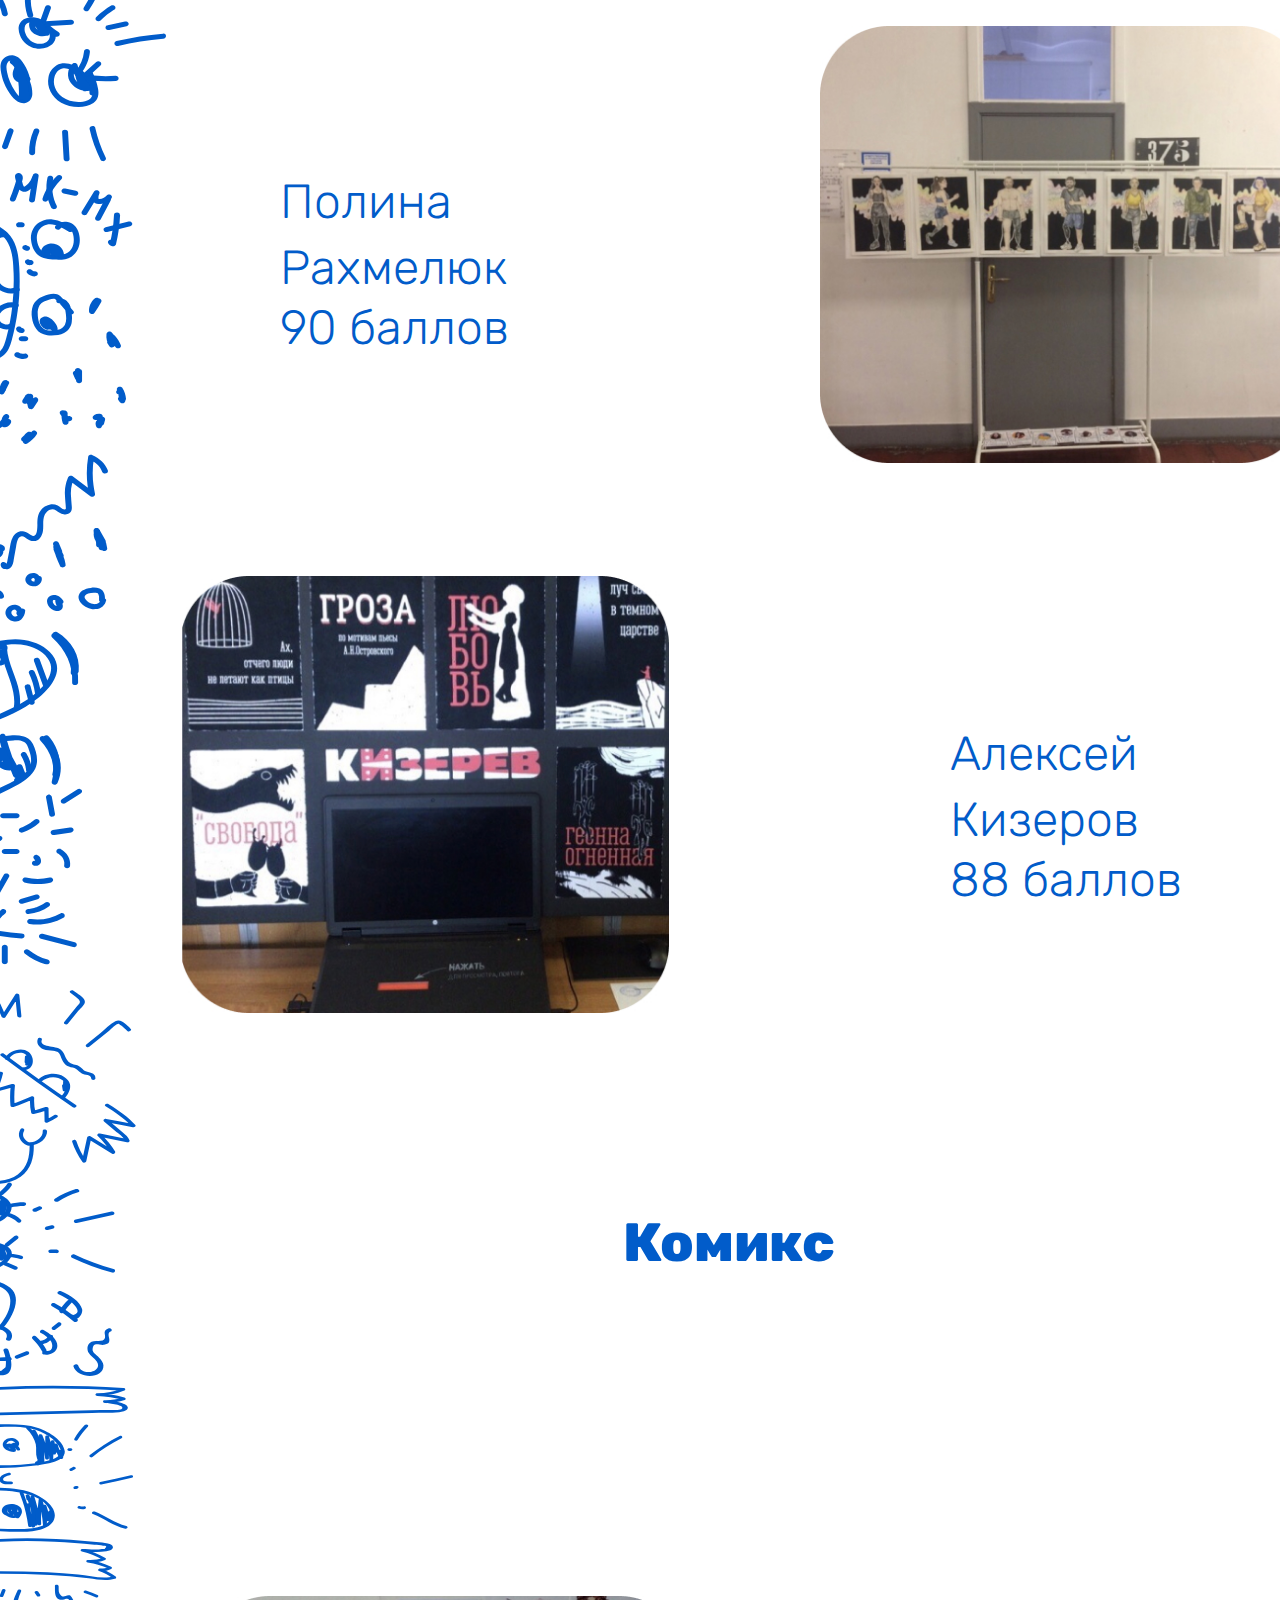
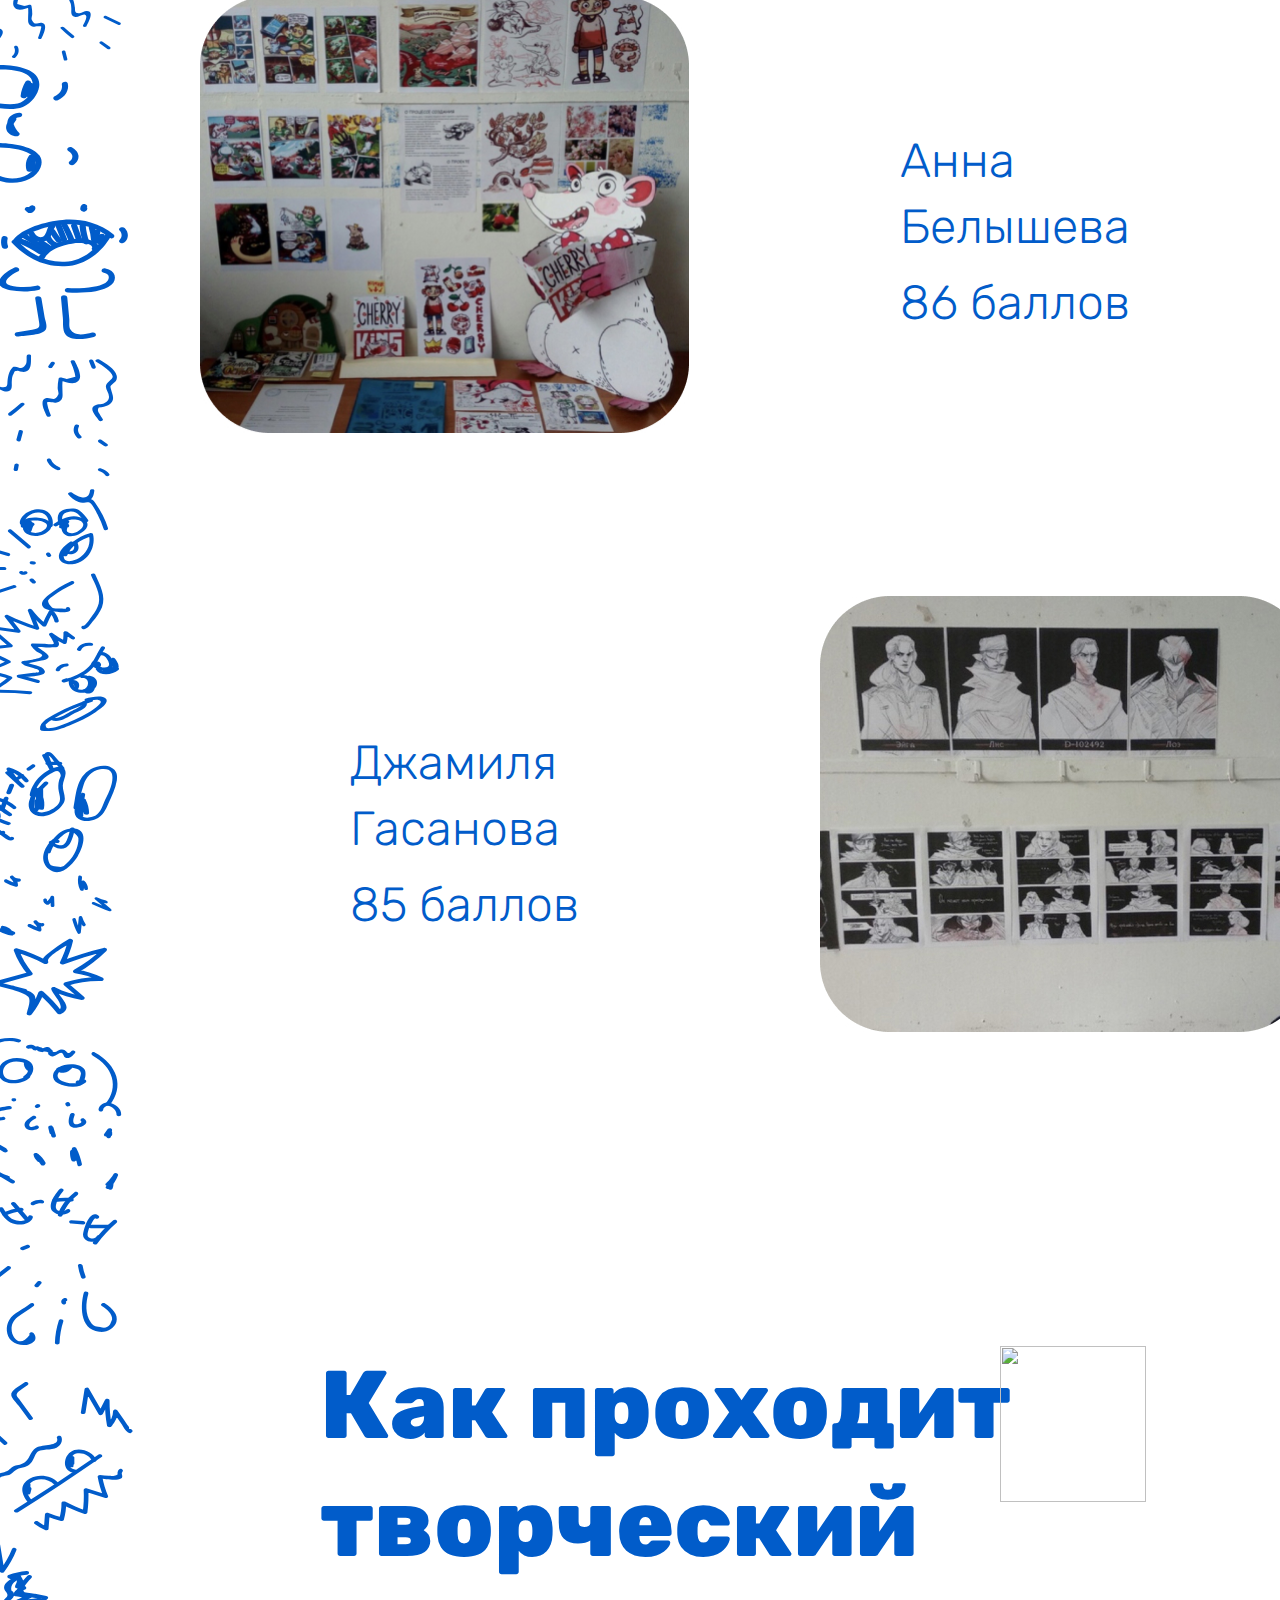
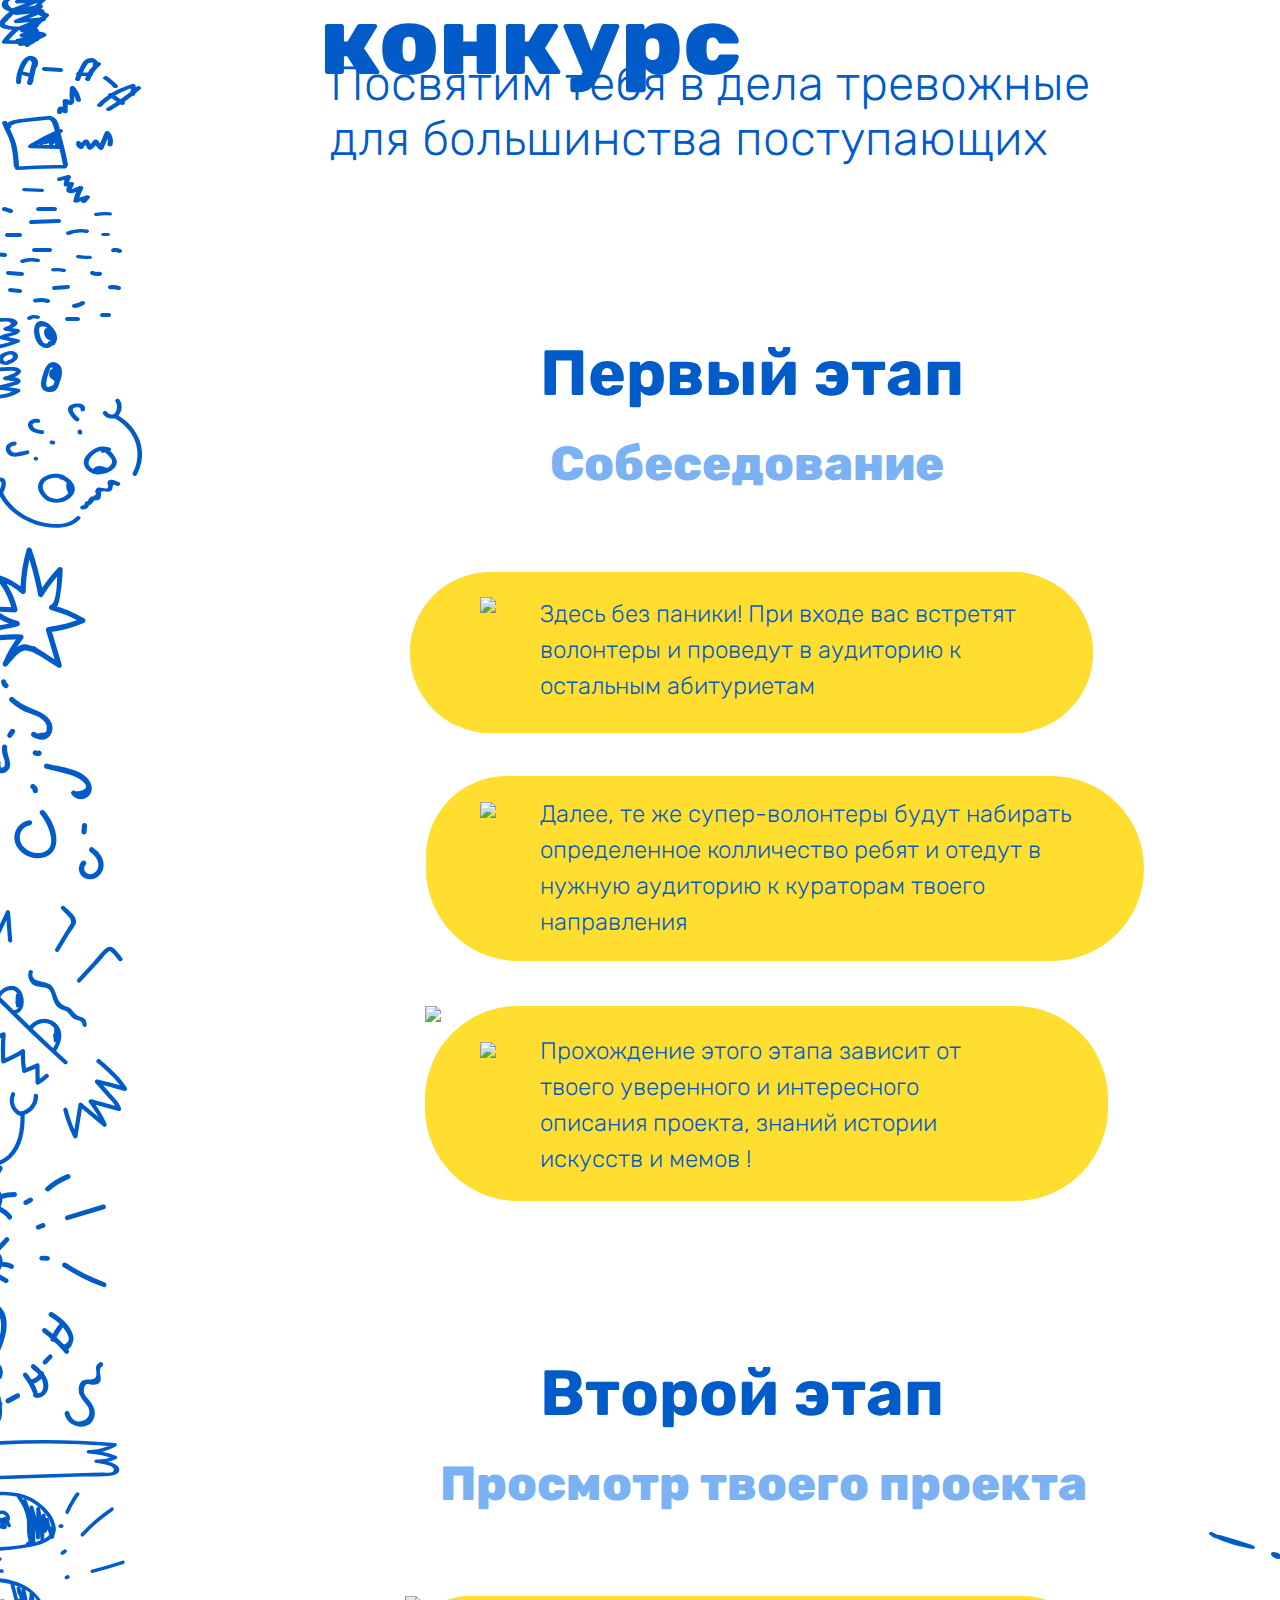
==== commit 01b357f8: "new6" ====
--- a/html/index.html
+++ b/html/index.html
@@ -6,8 +6,16 @@
     <link rel="stylesheet" href="../css/style.css">
   </head>
 <body>
+    <div class="background00">
+    <img src="../img/rightpic.svg">
+  </div>
+  <div class="background001">
+    <img src="../img/leftpic01.svg" >
+  </div>
+  <div class="background002">
+    <img src="../img/leftpic02.svg" >
+  </div>
  <img class="leftimg"src="../img/leftimg.svg">
- <img class="rightimg"src="../img/rightimg.svg">
  <img class="thequestions"src="../img/thequestions.svg">
    <div class="white">
      <p class="aboutus">О нас</p>
@@ -134,12 +142,48 @@
   <div class="background2">
     <img src="../img/rectangle15.svg">
   </div>
+  <div class="background3">
+    <img src="../img/rectangle22.svg">
+  </div>
+  <div class="number1">
+    <img src="../img/1.svg">
+  </div>
+  <div class="number2">
+    <img src="../img/2.svg">
+  </div>
+  <div class="number3">
+    <img src="../img/3.svg">
+  </div>
   <div class="spisock-1">
     <ul>
       <li id="artforli">Здесь без паники! При входе вас встретят  волонтеры и проведут в аудиторию к остальным абитуриетам</li>
-      <li id="artforli-2">Далее, те же супер-волонтеры будут набирать определенное колличество ребят и отводить в нужную аудиторию с куратором твоего направления</li>
+      <li id="artforli-2">Далее, те же супер-волонтеры будут набирать определенное колличество ребят и отедут в нужную аудиторию к кураторам твоего направления</li>
       <li id="artforli-3">Прохождение этого этапа зависит от твоего уверенного и интересного описания проекта, знаний истории искусств и мемов !</li>
     </ul>
+  </div>
+  <div class="background01">
+    <img src="../img/rectangle16.svg">
+  </div>
+  <div class="background02">
+    <img src="../img/rectangle25.svg">
+  </div>
+  <div class="background03">
+    <img src="../img/rectangle26.svg">
+  </div>
+  <div class="background04">
+    <img src="../img/rectangle27.svg">
+  </div>
+  <div class="number01">
+    <img src="../img/1.svg">
+  </div>
+  <div class="number02">
+    <img src="../img/2.svg">
+  </div>
+  <div class="number03">
+    <img src="../img/3.svg">
+  </div>
+  <div class="number04">
+    <img src="../img/4.svg">
   </div>
   <h3 id="artfor-h3">Второй этап</h3>
   <h5 id="artfor-h5">Просмотр твоего проекта</h5>
@@ -147,8 +191,8 @@
     <ul>
       <li id="artforli-1">Супер-волонтеры снова встретят тебя при входе</li>
       <li id="artforli-02">Эти крутые ребятки проводят тебя до аудитории, где ты в ускоренном темпе развесишь свои работы и не забудешь сделать фоточку на память</li>
-      <li id="artforli-03">Затем тебя и других взволонванных абитуриентов проводят до огромных масшиабов аудиторию, где тебе предстоит завсинуть на часа 2, пока кураторы будут оценивать работы каждого</li>
-      <li id="artforli-04">По заверешни просмотра работ кураторами, волонтеры приглясят тебя в аудторию к своему проект, чтобы собрать его и отправиться домой</li>
+      <li id="artforli-03">Затем тебя и других взволонванных абитуриентов проводят до огромных масшиабов аудиторию, где тебе предстоит зависнуть на часа 2, пока кураторы будут оценивать работы каждого</li>
+      <li id="artforli-04">По заверешнии просмотра работ кураторами, волонтеры пригласят тебя в аудиторию к своему проекту, чтобы собрать его и отправиться домой</li>
     </ul>
   </div>
   <p id="artforp-1">Абитуриент, напоминаем, что информация о сумме баллов за творческий конкурс будет представлена на сайте design.hse.ru</p>
@@ -166,6 +210,43 @@
     <h2 id="aboutschool">Кратко о Школе Дизайна</h2>
     <h4 id="firsth4-">А вы знали... что ?</h4>
   </div>
+  <div class="background10">
+    <img src="../img/rectangle18.svg">
+  </div>
+  <div class="historyhse">
+    <p>Школа Дизайна ВШЭ была основана в 2013 году</p>
+    <img src="../img/illustrat-1.svg">
+  </div>
+  <div class="background20">
+    <img src="../img/rectangle19.svg">
+  </div>
+  <div class="historyhse1">
+    <p>До революции на месте Школы Дизайна работала фабрика купцов Оловянишниковых, производившая церковную утварь</p>
+    <p id="history">А в 1926 году сюда переехал оптико-механический завод Геодезия, где изготавливали знаменитые фотоаппраты Лейка</p>
+    <img src="../img/illustrat-2.svg">
+  </div>
+  <div class="background30">
+    <img src="../img/rectangle21.svg">
+  </div>
+  <div class="historyhse2">
+    <p>У Школы Дизайна существует факультет довузовской подготовки ( ФДП )</p>
+    <img src="../img/illustrat-3.svg">
+  </div>
+  <div class="background40">
+      <img src="../img/rectangle21.svg">
+  </div>
+  <div class="historyhse3">
+    <p>Школа Дизайна имеет собственную галерею ( HSE ART Gellery ).Студенты и преподаватели имеют возможность представлять свои проекты в этом месте</p>
+    <img src="../img/illustrat-4.svg">
+  </div>
+  <div class="background50">
+    <img src="../img/rectangle94.svg">
+  </div>
+  <img id="pencil"src="../img/003.svg">
+  <img id="vk"src="../img/vk87.svg">
+  <img id="inst"src="../img/inst.svg">
+  <img id="group"src="../img/group.svg">
+
 
 
 
--- a/css/style.css
+++ b/css/style.css
@@ -16,12 +16,27 @@
 margin-left: -11px;
 margin-top: -100px;
 }
-.rightimg{
-position: absolute;
-width: 282px;
-height: 23031px;
-left: 1260px;
-margin-top: -120px;
+
+.background00{
+position: absolute;
+width: 300.04px;
+height: 15846px;
+left: 1192px;
+top: -100px;
+}
+.background001{
+position: absolute;
+width: 328px;
+height: 16788px;
+left:-53px;
+top: 1600px;
+}
+.background002{
+  position: absolute;
+  width: 258px;
+  height: 3239px;
+  left: -39px;
+  top: 17300px;
 }
 .thequestions{
 position: absolute;
@@ -151,19 +166,6 @@
 text-align: center;
 color: #015CCA;
 }
-
-/* .background{
-position: absolute;
-width: 1441px;
-height: 2687px;
-left: -1px;
-top: 3800px;
-background: rgba(255, 222, 47, 0.86);
-background: url(../img/undertext.jpg);
-background-repeat: no-repeat;
-background-position: center top;
-background-size: cover;
-} */
 .container-1{
 padding: 250px 0px 0px 300px;
 margin-top: -150px;
@@ -568,14 +570,55 @@
 border-radius: 93px;
 }
 .background2{
-  position: absolute;
-  width: 683px;
-  height: 161px;
-  left: 410px;
-  top: 14876px;
-  background: #FFDE2F;
-  border-radius: 93px;
-
+position: absolute;
+width: 683px;
+height: 161px;
+left: 426px;
+top: 15080px;
+background: #FFDE2F;
+border-radius: 93px;
+}
+.background3{
+position: absolute;
+width: 683px;
+height: 195px;
+left: 425px;
+top: 15310px;
+background: #FFDE2F;
+border-radius: 93px;
+}
+.number1{
+position: absolute;
+width: 52px;
+height: 82px;
+left: 480px;
+top: 14865px;
+font-weight: 800;
+font-size: 72px;
+line-height: 55px;
+color: #015CCA;
+}
+.number2{
+position: absolute;
+width: 52px;
+height: 82px;
+left: 480px;
+top: 15070px;
+font-weight: 800;
+font-size: 72px;
+line-height: 55px;
+color: #015CCA;
+}
+.number3{
+position: absolute;
+width: 52px;
+height: 82px;
+left: 480px;
+top: 15310px;
+font-weight: 800;
+font-size: 72px;
+line-height: 55px;
+color: #015CCA;
 }
 #artforli{
 position: absolute;
@@ -611,6 +654,88 @@
 color: #015CCA;
 }
 /* второй этап */
+.background01{
+position: absolute;
+width: 683px;
+height: 128px;
+left: 405px;
+top: 15900px;
+background: #FFDE2F;
+border-radius: 93px;
+}
+.background02{
+position: absolute;
+width: 683px;
+height: 222px;
+left: 400px;
+top: 16078px;
+background: #FFDE2F;
+border-radius: 93px;
+}
+.background03{
+position: absolute;
+width: 683px;
+height: 247px;
+left: 400px;
+top: 16345px;
+background: #FFDE2F;
+border-radius: 93px;
+}
+.background04{
+position: absolute;
+width: 683px;
+height: 247px;
+left: 400px;
+top: 16670px;
+background: #FFDE2F;
+border-radius: 93px;
+}
+.number01{
+position: absolute;
+width: 52px;
+height: 82px;
+left: 480px;
+top: 15890px;
+font-weight: 800;
+font-size: 72px;
+line-height: 55px;
+color: #015CCA;
+}
+.number02{
+position: absolute;
+width: 52px;
+height: 82px;
+left: 480px;
+top: 16067px;
+font-weight: 800;
+font-size: 72px;
+line-height: 55px;
+color: #015CCA;
+}
+.number03{
+position: absolute;
+width: 52px;
+height: 82px;
+left: 480px;
+top: 16345px;
+font-weight: 800;
+font-size: 72px;
+line-height: 55px;
+color: #015CCA;
+}
+.number04{
+position: absolute;
+width: 52px;
+height: 82px;
+left: 480px;
+top: 16660px;
+font-weight: 800;
+font-size: 72px;
+line-height: 55px;
+color: #015CCA;
+}
+
+
 #artfor-h3{
 position: absolute;
 width: 424px;
@@ -710,7 +835,7 @@
 position: absolute;
 left: 280px;
 right: 100px;
-top: 17720px;
+top: 17670px;
 font-weight: bold;
 font-size: 64px;
 line-height: 55px;
@@ -776,12 +901,195 @@
 width: 1113px;
 height: 228px;
 left: 0px;
-top: 18200px;
+top: 18170px;
 font-weight: bold;
 font-size: 96px;
 line-height: 114px;
 color: #015CCA;
 }
 #firsth4-{
-
-}
+position: absolute;
+width: 419px;
+height: 55px;
+left: 150px;
+top: 18727px;
+font-weight: 800;
+font-size: 48px;
+line-height: 55px;
+color: #7AB2F4;
+}
+.background10{
+position: absolute;
+width: 1075px;
+height: 260px;
+left: 186px;
+top: 19025px;
+background: #FFDE2F;
+border-radius: 93px;
+}
+.historyhse{
+padding: 318px 0px 0px 350px;
+margin-top: 0px;
+}
+.historyhse p{
+position: absolute;
+width: 365px;
+height: 104px;
+left: 276px;
+top: 19120px;
+font-weight: 300;
+font-size: 24px;
+line-height: 36px;
+color: #015CCA;
+}
+.historyhse img{
+position: absolute;
+width: 360px;
+height: 211px;
+left: 890px;
+top: 19000px;
+}
+.background20{
+position: absolute;
+width: 1054px;
+height: 491px;
+left: 207px;
+top: 19390px;
+background: #FFDE2F;
+border-radius: 93px;
+}
+.historyhse1{
+padding: 700px 0px 0px 700px;
+margin-top: 0px;
+}
+.historyhse1 img{
+position: absolute;
+width: 279px;
+height: 277px;
+left: 344px;
+top: 19500px;
+}
+.historyhse1 p{
+position: absolute;
+width: 365px;
+height: 195px;
+left: 861px;
+top: 19450px;
+font-weight: 300;
+font-size: 24px;
+line-height: 36px;
+color: #015CCA;
+}
+#history{
+position: absolute;
+width: 365px;
+height: 195px;
+left: 863px;
+top: 19650px;
+font-weight: 300;
+font-size: 24px;
+line-height: 36px;
+color: #015CCA;
+}
+.background30{
+position: absolute;
+width: 1075px;
+height: 299px;
+left: 207px;
+top: 19984px;
+background: #FFDE2F;
+border-radius: 93px;
+}
+.historyhse2{
+padding: 700px 0px 0px 700px;
+margin-top: 0px;
+}
+.historyhse2 p{
+position: absolute;
+width: 365px;
+height: 104px;
+left: 297px;
+top: 20085px;
+font-weight: 300;
+font-size: 24px;
+line-height: 36px;
+color: #015CCA;
+}
+.historyhse2 img{
+position: absolute;
+width: 234px;
+height: 196px;
+left: 921px;
+top: 20030px;
+}
+.background40{
+position: absolute;
+width: 1075px;
+height: 383px;
+left: 208px;
+top: 20390px;
+background: #FFDE2F;
+border-radius: 93px;
+}
+.historyhse3{
+padding: 700px 0px 0px 700px;
+margin-top: 0px;
+}
+.historyhse3 p{
+position: absolute;
+width: 365px;
+height: 244px;
+left: 864px;
+top: 20480px;
+font-weight: 300;
+font-size: 24px;
+line-height: 36px;
+color: #015CCA
+}
+.historyhse3 img{
+position: absolute;
+width: 353px;
+height: 286px;
+left: 282px;
+top: 20450px;
+}
+.background50{
+position: absolute;
+width: 1458px;
+height: 493px;
+left: -16px;
+top: 21150px;
+background: #FFDE2F;
+}
+#pencil{
+position: absolute;
+width: 239px;
+height: 345px;
+left: 552px;
+top: 20900px;
+}
+#vk{
+position: absolute;
+width: 619px;
+height: 95px;
+left: 207px;
+top: 21300px;
+}
+#inst{
+position: absolute;
+width: 490px;
+height: 94px;
+left: 208px;
+top: 21420px;
+}
+#group{
+position: absolute;
+width: 163px;
+height: 66px;
+left: 364px;
+top: 21550px;
+font-weight: 300;
+font-size: 36px;
+line-height: 66px;
+color: #015CCA;
+}
